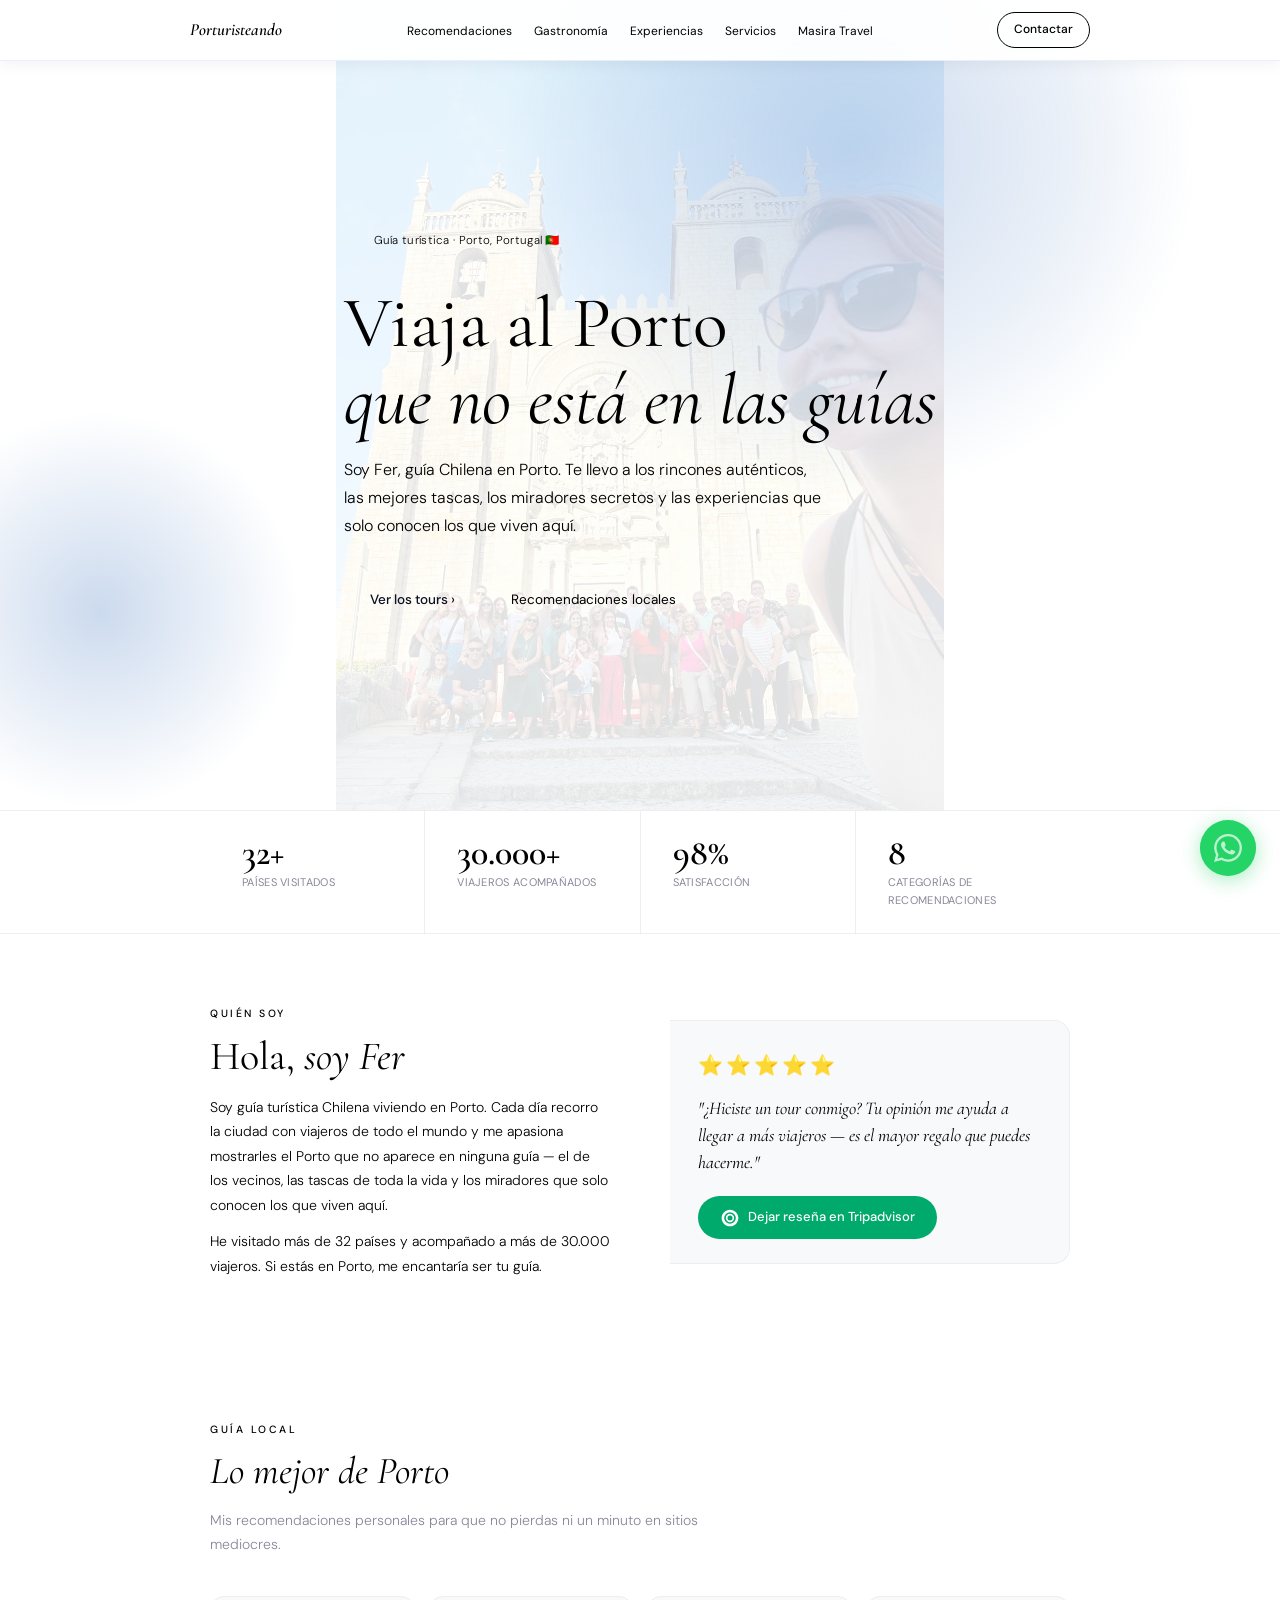
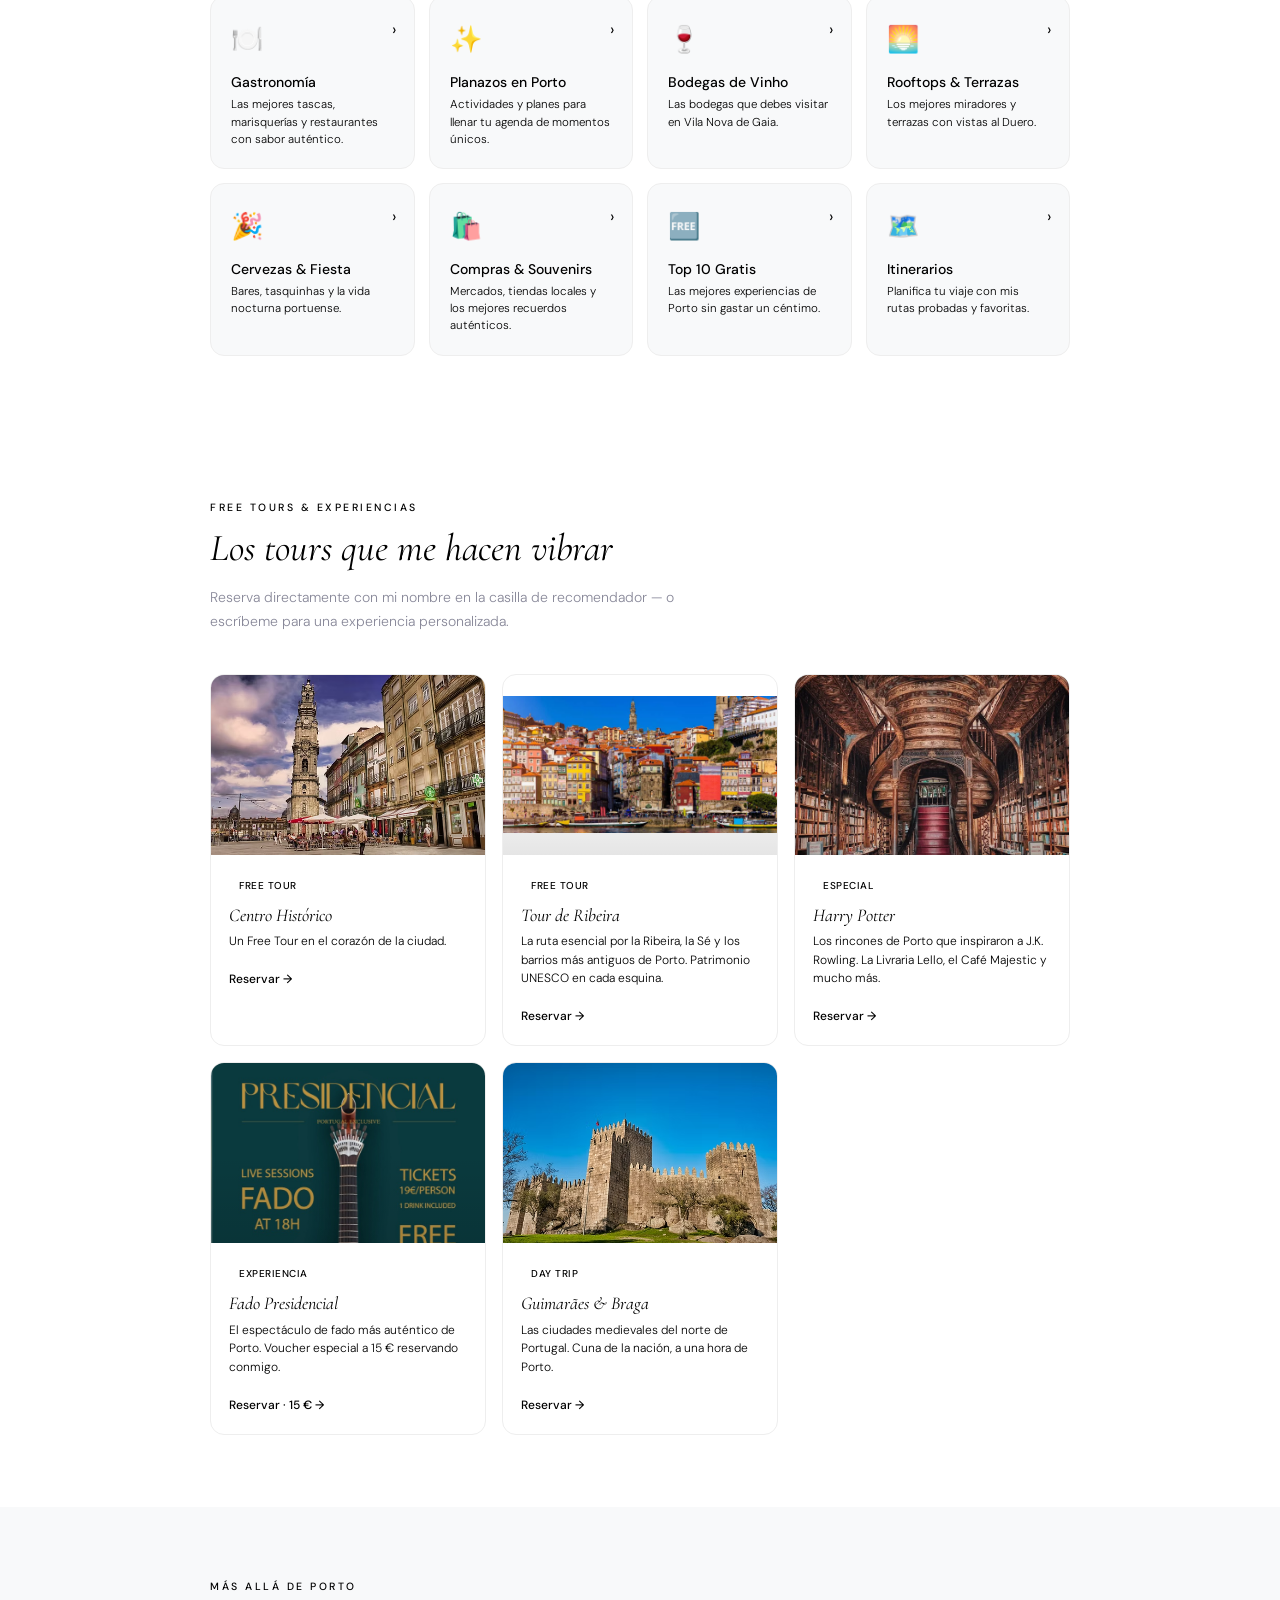
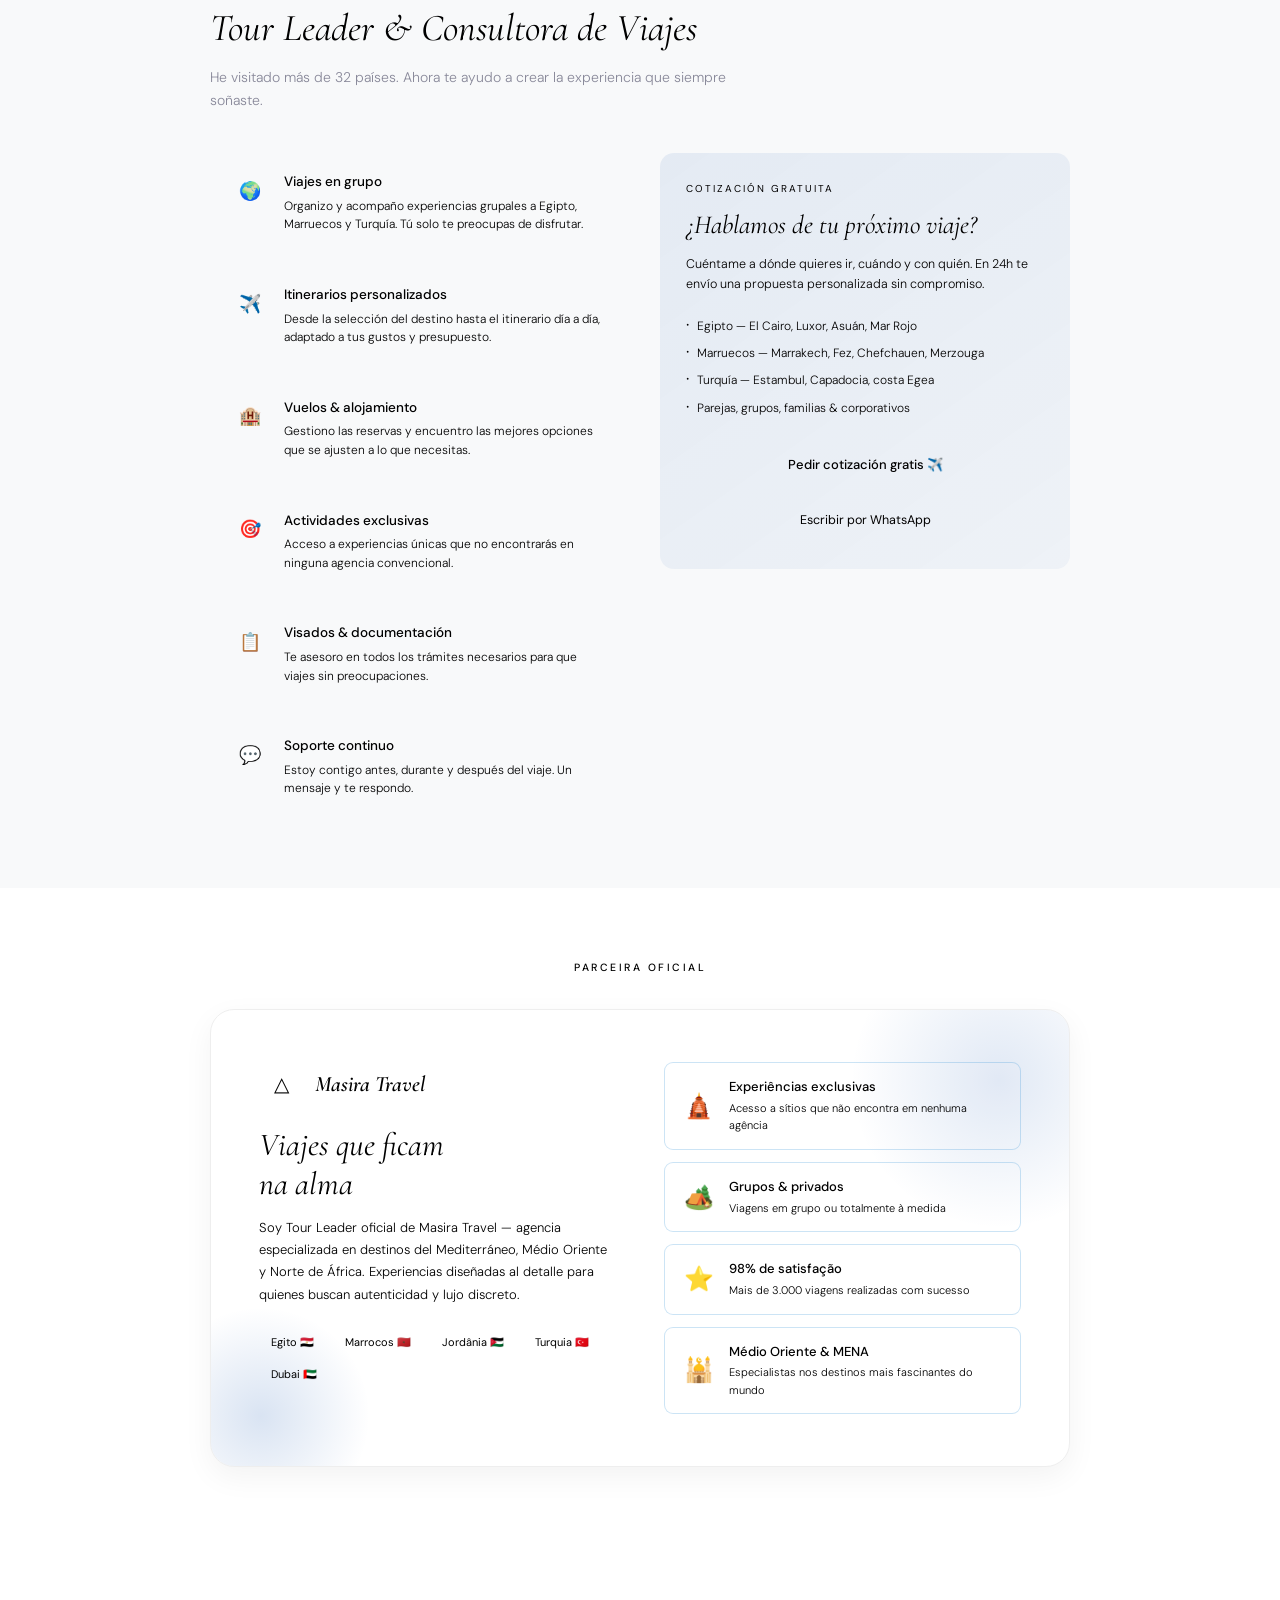
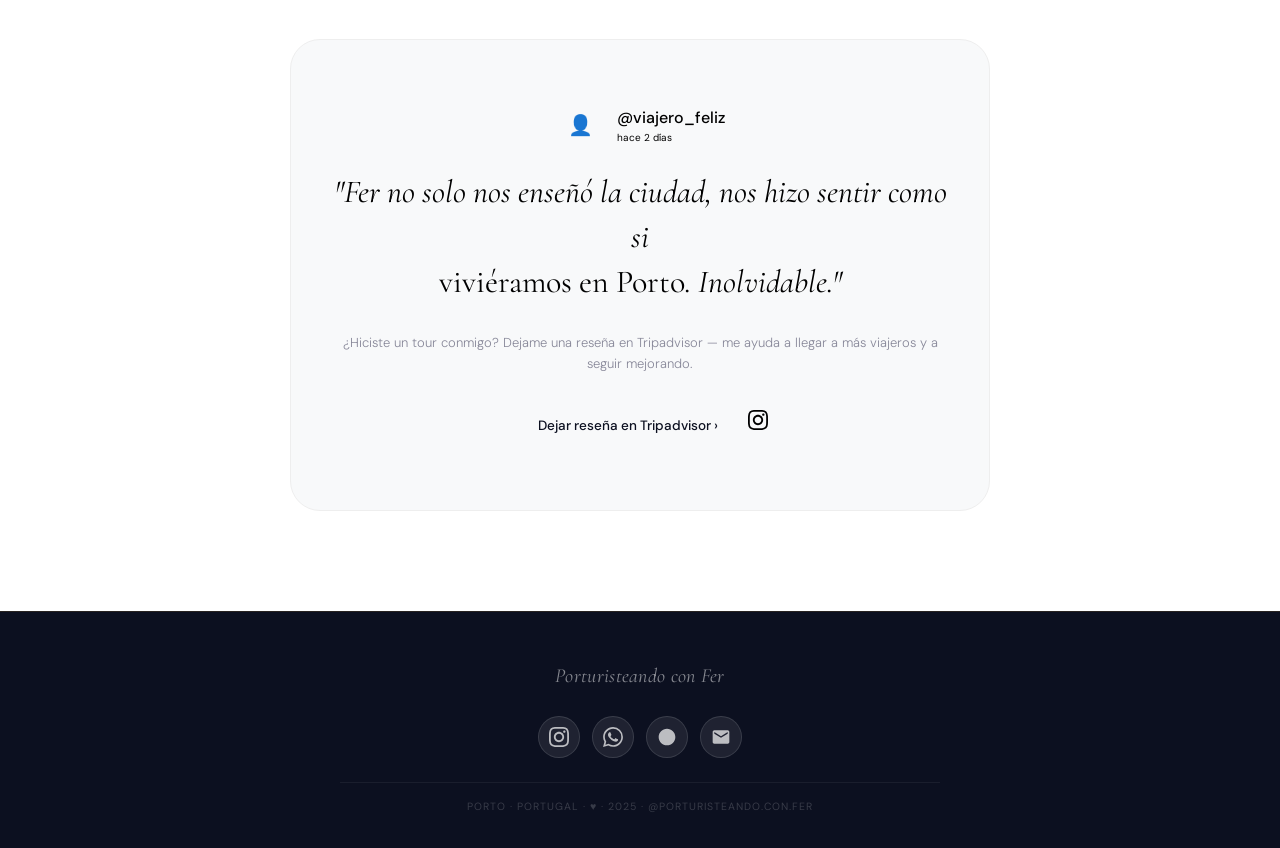
==== index.html @ f61a20ea "updatd hiperlinks and contact info" ====
<!doctype html>
<html lang="es">
  <head>
    <meta charset="UTF-8" />
    <meta name="viewport" content="width=device-width, initial-scale=1.0" />
    <meta
      name="description"
      content="Porturisteando con Fer — Guía turística Chilena en Porto. Tours por el Centro Histórico, Fado, las mejores recomendaciones locales y consultoría de viajes."
    />
    <meta
      name="keywords"
      content="guía turística Porto, tours Porto español, Porto recomendaciones, Fado Porto, tour centro histórico Porto"
    />
    <meta
      property="og:title"
      content="Porturisteando con Fer · Guía Turística en Porto"
    />
    <meta
      property="og:description"
      content="Tours, recomendaciones locales y experiencias únicas en Porto, Portugal."
    />
    <meta property="og:type" content="website" />
    <title>Porturisteando con Fer · Guía Turística en Porto</title>
    <link rel="preconnect" href="https://fonts.googleapis.com" />
    <link rel="preconnect" href="https://fonts.gstatic.com" crossorigin />
    <link
      href="https://fonts.googleapis.com/css2?family=Cormorant+Garamond:ital,wght@0,300;0,400;0,600;1,300;1,400;1,600&family=DM+Sans:wght@300;400;500&display=swap"
      rel="stylesheet"
    />
    <link rel="stylesheet" href="styles.css" />
    <style>
      /* ── PAGE SPECIFIC: HERO & CAT GRID ── */
      :root {
        --bg-white: #ffffff;
        --bg-light: #f8f9fa;
        --shadow-soft: 0 10px 30px rgba(0, 0, 0, 0.05);
      }

      /* ── HERO ── */
      .hero {
        min-height: 90vh;
        display: flex;
        align-items: center;
        position: relative;
        overflow: hidden;
        padding: 100px 20px 60px;
      }
      .hero-glow {
        position: absolute;
        border-radius: 50%;
        pointer-events: none;
      }
      .hero-glow-1 {
        width: 700px;
        height: 700px;
        top: -200px;
        left: 50%;
        transform: translateX(-20%);
        background: radial-gradient(
          circle,
          rgba(0, 71, 171, 0.2) 0%,
          rgba(0, 71, 171, 0.08) 45%,
          transparent 70%
        );
      }
      .hero-glow-2 {
        width: 400px;
        height: 400px;
        bottom: 0;
        left: -100px;
        background: radial-gradient(
          circle,
          rgba(0, 71, 171, 0.2) 0%,
          transparent 70%
        );
      }
      .hero-badge {
        display: inline-flex;
        align-items: center;
        gap: 8px;
        background: var(--gold-pale);
        border: 0.5px solid var(--gold-border);
        border-radius: 30px;
        padding: 6px 16px;
        font-size: 11.5px;
        color: var(--text-medium);
        margin-bottom: 28px;
        font-weight: 300;
        letter-spacing: 0.3px;
      }
      .hero-badge-dot {
        width: 6px;
        height: 6px;
        border-radius: 50%;
        background: var(--gold);
        animation: pulse 2s infinite;
      }
      @keyframes pulse {
        0%,
        100% {
          opacity: 1;
          transform: scale(1);
        }
        50% {
          opacity: 0.6;
          transform: scale(0.8);
        }
      }
      .hero-title {
        font-family: "Cormorant Garamond", serif;
        font-size: clamp(40px, 8vw, 72px);
        font-weight: 400;
        line-height: 1.08;
        color: var(--text-dark);
        margin-bottom: 10px;
      }
      .hero-title em {
        font-style: italic;
        color: var(--gold-light);
        display: block;
      }
      .hero-sub {
        font-size: clamp(14px, 2vw, 16px);
        color: var(--text-medium);
        font-weight: 300;
        max-width: 480px;
        line-height: 1.75;
        margin-bottom: 36px;
        margin-top: 16px;
      }
      .hero-stats {
        display: flex;
        flex-wrap: wrap;
        gap: 32px;
        margin-top: 48px;
        padding: 24px;
        background: var(--bg-white);
        border-radius: var(--radius);
        box-shadow: var(--shadow-soft);
      }
      .hero-stat-num {
        font-family: "Cormorant Garamond", serif;
        font-size: 36px;
        font-weight: 600;
        color: var(--primary-blue);
        line-height: 1;
      }
      .hero-stat-label {
        font-size: 11px;
        color: var(--text-light);
        letter-spacing: 0.3px;
        margin-top: 3px;
        text-transform: uppercase;
      }

      /* ── CATEGORIES GRID ── */
      .categories {
        background: var(--bg-white);
      }
      .cat-grid {
        display: grid;
        grid-template-columns: repeat(auto-fill, minmax(200px, 1fr));
        gap: 14px;
        margin-top: 40px;
      }
      .cat-card {
        background: var(--bg-light);
        border: 1px solid #eee;
        border-radius: var(--radius);
        padding: 22px 20px 20px;
        transition: all 0.3s cubic-bezier(0.4, 0, 0.2, 1);
        position: relative;
        overflow: hidden;
        text-decoration: none;
        display: block;
      }
      .cat-card::before {
        content: "";
        position: absolute;
        bottom: 0;
        left: 0;
        right: 0;
        height: 2px;
        background: linear-gradient(90deg, var(--gold), var(--gold-light));
        transform: scaleX(0);
        transform-origin: left;
        transition: transform 0.3s;
      }
      .cat-card:hover {
        background: var(--bg-white);
        border-color: var(--primary-blue);
        transform: translateY(-3px);
        box-shadow: var(--shadow-soft);
      }
      .cat-card:hover::before {
        transform: scaleX(1);
      }
      .cat-emoji {
        font-size: 26px;
        margin-bottom: 12px;
      }
      .cat-title {
        font-size: 14px;
        font-weight: 500;
        color: var(--text-dark);
        margin-bottom: 5px;
        line-height: 1.3;
      }
      .cat-desc {
        /* This was already mapped to --cream-faint, which is now --text-light */
        font-size: 11.5px;
        color: var(--cream-faint);
        font-weight: 300;
        line-height: 1.5;
      }
      .cat-arrow {
        position: absolute;
        top: 20px;
        right: 18px;
        font-size: 16px;
        color: var(--gold-border);
        transition:
          color 0.2s,
          transform 0.2s;
      }
      .cat-card:hover .cat-arrow {
        color: var(--gold);
        transform: translateX(3px);
      }

      /* ── TOURS ── */
      .tours-grid {
        display: grid;
        grid-template-columns: repeat(auto-fill, minmax(260px, 1fr));
        gap: 16px;
        margin-top: 40px;
      }
      .tour-card {
        background: var(--bg-white);
        border: 1px solid #eee;
        border-radius: var(--radius);
        overflow: hidden;
        transition: all 0.25s;
      }
      .tour-card:hover {
        transform: translateY(-5px);
        border-color: var(--primary-blue);
        box-shadow: var(--shadow-soft);
      }
      .tour-img {
        height: 180px; /* Kept from previous diff */
        background: var(--bg-lightest); /* Changed to light background */
        display: flex;
        align-items: center;
        justify-content: center;
        position: relative;
        overflow: hidden; /* Kept from previous diff */
      }
      .tour-img::after {
        content: "";
        position: absolute;
        inset: 0;
        background: linear-gradient(
          180deg,
          transparent 50%,
          rgba(0, 0, 0, 0.1)
        ); /* Subtle dark overlay for light theme */
      }
      .tour-body {
        padding: 16px 18px 18px;
      }
      .tour-tag {
        display: inline-block;
        background: var(--gold-pale);
        border: 0.5px solid var(--gold-border);
        border-radius: 20px;
        padding: 2px 10px;
        font-size: 10px;
        color: var(--gold);
        font-weight: 500;
        letter-spacing: 0.5px;
        text-transform: uppercase;
        margin-bottom: 8px;
      }
      .tour-title {
        font-family: "Cormorant Garamond", serif;
        font-size: 18px;
        font-style: italic;
        color: var(--text-dark);
        margin-bottom: 6px;
        line-height: 1.25;
      }
      .tour-desc {
        /* This was already mapped to --cream-faint, which is now --text-light */
        font-size: 12px;
        color: var(--cream-faint);
        line-height: 1.55;
        font-weight: 300;
        margin-bottom: 14px;
      }
      .tour-cta {
        display: inline-flex;
        align-items: center;
        gap: 6px;
        font-size: 12px;
        color: var(--gold);
        font-weight: 500;
        transition: gap 0.2s;
      }
      .tour-card:hover .tour-cta {
        gap: 10px;
      }

      /* ── SERVICES ── */
      .services {
        background: var(--bg-light);
      }
      .services-layout {
        display: grid;
        grid-template-columns: 1fr 1fr;
        gap: 40px;
        margin-top: 40px;
        align-items: start;
      }
      .service-list {
        display: flex;
        flex-direction: column;
        gap: 14px;
      }
      .service-item {
        background: var(--white10);
        border: 0.5px solid var(--gold-border);
        border-radius: var(--radius);
        padding: 18px 20px;
        display: flex;
        gap: 14px;
        transition: all 0.2s;
      }
      .service-item:hover {
        background: var(--gold-pale);
        border-color: rgba(200, 144, 42, 0.4);
      }
      .service-icon {
        width: 40px;
        height: 40px;
        border-radius: 10px;
        background: var(--gold-pale);
        border: 0.5px solid var(--gold-border);
        display: flex;
        align-items: center;
        justify-content: center;
        font-size: 18px;
        flex-shrink: 0;
      }
      .service-content {
      }
      .service-title {
        /* This was already mapped to --cream, which is now --text-dark */
        font-size: 13.5px;
        font-weight: 500;
        color: var(--text-dark);
        margin-bottom: 4px;
      }
      .service-desc {
        /* This was already mapped to --cream-faint, which is now --text-light */
        font-size: 12px;
        color: var(--cream-faint);
        line-height: 1.55;
        font-weight: 300;
      }
      .service-cta-box {
        background: linear-gradient(
          145deg,
          rgba(0, 71, 171, 0.08),
          rgba(0, 71, 171, 0.04)
        ); /* Changed for blue theme */
        border: 0.5px solid var(--gold-border);
        border-radius: var(--radius);
        padding: 28px 26px;
        position: sticky;
        top: 80px;
      }
      .service-cta-eyebrow {
        font-size: 10px;
        letter-spacing: 2px;
        text-transform: uppercase;
        color: var(--gold-dim);
        margin-bottom: 12px;
      }
      .service-cta-title {
        font-family: "Cormorant Garamond", serif;
        font-size: 26px;
        font-style: italic;
        color: var(--text-dark);
        line-height: 1.25;
        margin-bottom: 12px;
      }
      .service-cta-text {
        /* This was already mapped to --cream-dim, which is now --text-medium */
        font-size: 12.5px;
        color: var(--cream-dim);
        line-height: 1.65;
        font-weight: 300;
        margin-bottom: 22px;
      }
      .service-cta-list {
        list-style: none;
        display: flex;
        flex-direction: column;
        gap: 8px;
        margin-bottom: 24px;
      }
      .service-cta-list li {
        /* This was already mapped to --cream-dim, which is now --text-medium */
        font-size: 12px;
        color: var(--cream-dim);
        display: flex;
        align-items: flex-start;
        gap: 8px;
        font-weight: 300;
      }
      .service-cta-list li::before {
        content: "·";
        color: var(--gold);
        font-size: 18px;
        line-height: 1;
        flex-shrink: 0;
        margin-top: -1px;
      }
      .cta-block-btn {
        display: flex;
        align-items: center;
        justify-content: center;
        gap: 8px;
        background: var(--gold);
        color: var(--bg1); /* Changed to use bg1 for consistency */
        font-weight: 500;
        font-size: 13px;
        padding: 13px 20px;
        border-radius: 30px;
        width: 100%;
        transition: all 0.2s;
        border: none;
        cursor: pointer;
        margin-bottom: 10px;
      }
      .cta-block-btn:hover {
        background: var(--gold-light);
      }
      .cta-block-btn-sec {
        display: flex;
        align-items: center;
        justify-content: center;
        gap: 8px;
        background: transparent;
        color: var(--text-medium); /* Changed to use text-medium */
        font-weight: 400;
        font-size: 12.5px;
        padding: 11px 20px;
        border-radius: 30px;
        width: 100%;
        transition: all 0.2s;
        border: 0.5px solid var(--gold-border);
        cursor: pointer;
      }
      .cta-block-btn-sec:hover {
        background: var(--pale-blue);
        color: var(--text-dark);
      } /* Changed for blue theme */

      /* ── MASIRA PARTNERSHIP ── */
      .masira-section {
        position: relative;
        overflow: hidden;
      }
      .masira-inner {
        background: var(--bg-white);
        border: 1px solid #eee;
        border-radius: 24px;
        padding: 52px 48px;
        box-shadow: var(--shadow-soft);
        display: grid;
        grid-template-columns: 1fr 1fr;
        gap: 48px;
        align-items: center;
        position: relative;
        overflow: hidden;
      }
      .masira-inner::before {
        content: "";
        position: absolute;
        top: -80px;
        right: -80px;
        width: 300px;
        height: 300px;
        border-radius: 50%;
        background: radial-gradient(
          circle,
          rgba(0, 71, 171, 0.12),
          transparent 70%
        ); /* Changed for blue theme */
        pointer-events: none;
      }
      .masira-inner::after {
        content: "";
        position: absolute;
        bottom: -60px;
        left: -60px;
        width: 220px;
        height: 220px;
        border-radius: 50%;
        background: radial-gradient(
          circle,
          rgba(0, 71, 171, 0.15),
          transparent 70%
        ); /* Changed for blue theme */
        pointer-events: none;
      }
      .masira-content {
        position: relative;
        z-index: 1;
      }
      .masira-logo-area {
        display: flex;
        align-items: center;
        gap: 12px;
        margin-bottom: 20px;
      }
      .masira-logo-icon {
        width: 44px;
        height: 44px;
        border-radius: 10px;
        background: var(--gold-pale);
        border: 0.5px solid var(--gold-border);
        display: flex;
        align-items: center;
        justify-content: center;
        font-size: 20px;
      }
      .masira-logo-text {
        font-family: "Cormorant Garamond", serif;
        font-size: 22px;
        font-style: italic;
        font-weight: 600;
        color: var(--text-dark); /* Changed to use text-dark */
      }
      .masira-tagline-text {
        font-family: "Cormorant Garamond", serif;
        font-size: clamp(22px, 4vw, 32px);
        font-style: italic;
        color: var(--text-dark); /* Changed to use text-dark */
        line-height: 1.2;
        margin-bottom: 14px;
      }
      .masira-tagline-text em {
        color: var(--gold-light);
      }
      .masira-desc-text {
        /* This was already mapped to --cream-dim, which is now --text-medium */
        font-size: 13px;
        color: var(--cream-dim);
        line-height: 1.7;
        font-weight: 300;
        margin-bottom: 24px;
      }
      .masira-dest-chips {
        display: flex;
        flex-wrap: wrap;
        gap: 7px;
        margin-bottom: 26px;
      }
      .masira-chip {
        background: var(--gold-pale);
        border: 0.5px solid var(--gold-border);
        border-radius: 20px;
        padding: 4px 12px;
        font-size: 11px;
        color: var(--text-medium); /* Changed to use text-medium */
      }
      .masira-side {
        position: relative;
        z-index: 1;
      }
      .masira-cards-stack {
        display: flex;
        flex-direction: column;
        gap: 12px;
      }
      .masira-mini-card {
        background: rgba(255, 255, 255, 0.04);
        border: 0.5px solid var(--blue-border); /* Changed to use blue-border */
        border-radius: var(--radius-sm);
        padding: 14px 16px;
        display: flex;
        align-items: center;
        gap: 12px;
        transition: all 0.2s; /* This was already mapped to --white06, which is now --dark-transparent-06 */
      }
      .masira-mini-card:hover {
        background: var(--gold-pale);
        border-color: var(--gold-dim);
        transform: translateX(4px);
      }
      .masira-mini-icon {
        font-size: 24px;
        width: 36px;
        text-align: center;
        flex-shrink: 0;
      }
      .masira-mini-content {
      } /* This was already mapped to --cream, which is now --text-dark */
      .masira-mini-title {
        /* This was already mapped to --cream, which is now --text-dark */
        font-size: 13px;
        font-weight: 500;
        color: var(--text-dark);
        margin-bottom: 2px;
      }
      .masira-mini-sub {
        /* This was already mapped to --cream-faint, which is now --text-light */
        font-size: 11px;
        color: var(--cream-faint);
        font-weight: 300;
      }

      /* ── REVIEWS CTA ── */
      .reviews-section {
        background: var(--bg-white);
        padding: 100px 0;
      }
      .reviews-inner {
        text-align: center;
        max-width: 700px;
        margin: 0 auto;
        background: var(--bg-light);
        padding: 60px 40px;
        border-radius: 30px;
        border: 1px solid #eee;
      }
      .review-user {
        display: flex;
        align-items: center;
        justify-content: center;
        gap: 12px;
        margin-bottom: 20px;
      }
      .review-avatar {
        width: 50px;
        height: 50px;
        border-radius: 50%;
        background: var(--pale-blue);
        border: 1px solid var(--primary-blue); /* Changed for blue theme */
        display: flex;
        align-items: center;
        justify-content: center;
        font-size: 20px;
      }
      .stars {
        font-size: 24px;
        letter-spacing: 4px;
        margin-bottom: 20px;
      }
      .reviews-quote {
        font-family: "Cormorant Garamond", serif;
        font-size: clamp(22px, 4vw, 32px);
        font-style: italic;
        color: var(--text-medium); /* Changed to use text-medium */
        line-height: 1.4;
        margin-bottom: 28px;
      }
      .reviews-quote em {
        color: var(--light-blue);
        font-style: normal;
      } /* Changed to use light-blue */

      /* ── RESPONSIVE ── */
      @media (max-width: 700px) {
        .services-layout {
          grid-template-columns: 1fr;
        }
      }
    </style>
  </head>
  <body>
 <!-- NAV -->
<nav>
  <div class="nav-inner">
    <a href="#inicio" class="nav-logo">
      Portu<span style="color: var(--primary-blue)">risteando</span>
    </a>
    <ul class="nav-links">
      <li><a href="index.html#recomendaciones">Recomendaciones</a></li>
      <li><a href="gastronomia.html">Gastronomía</a></li>
      <li><a href="experiencias.html">Experiencias</a></li>
      <li><a href="#servicios">Servicios</a></li>
      <li><a href="#masira">Masira Travel</a></li>
    </ul>
   <a href="https://wa.me/351910210968" class="nav-cta" style="color: #000000; background: transparent; border: 1px solid #000000;">
  Contactar
</a>
  </div>
</nav>

    <!-- HERO -->
    <section class="hero hero-with-photo" id="inicio">
      <div class="hero-glow hero-glow-1"></div>
      <div class="hero-glow hero-glow-2"></div>
      <div class="container">
        <div class="hero-badge fade-in">
          <div class="hero-badge-dot"></div>
          Guía turística · Porto, Portugal 🇵🇹
        </div>
        <h1
          class="hero-title fade-in"
          style="transition-delay: 0.1s; color: var(--text-dark)"
        >
          Viaja al Porto<br />
          <em style="color: var(--light-blue)">que no está en las guías</em>
        </h1>
        <p
          class="hero-sub fade-in"
          style="transition-delay: 0.2s; color: var(--text-medium)"
        >
          Soy Fer, guía Chilena en Porto. Te llevo a los rincones auténticos,
          las mejores tascas, los miradores secretos y las experiencias que solo
          conocen los que viven aquí.
        </p>
        <div class="hero-actions fade-in" style="transition-delay: 0.3s">
          <a href="#tours" class="btn-primary">Ver los tours ›</a>
          <a href="#recomendaciones" class="btn-outline"
            >Recomendaciones locales</a
          >
        </div>
      </div>

    </section>
    <!-- CATEGORIES -->
    </section><!-- fim do hero -->

<!-- STATS BAR -->
<div class="stats-bar">
  <div class="container">
    <div class="stats-bar-inner">
      <div class="hero-stat">
        <div class="hero-stat-num">32+</div>
        <div class="hero-stat-label">países visitados</div>
      </div>
      <div class="hero-stat">
        <div class="hero-stat-num">30.000+</div>
        <div class="hero-stat-label">viajeros acompañados</div>
      </div>
      <div class="hero-stat">
        <div class="hero-stat-num">98%</div>
        <div class="hero-stat-label">satisfacción</div>
      </div>
      <div class="hero-stat">
        <div class="hero-stat-num">8</div>
        <div class="hero-stat-label">categorías de recomendaciones</div>
      </div>
    </div>
  </div>
</div>

<!-- INTRO + TRIPADVISOR -->
<section class="intro-section">
  <div class="container">
    <div class="intro-inner">
      <div class="intro-text">
        <p class="intro-label">Quién soy</p>
        <h2 class="intro-title">Hola, <em>soy Fer</em></h2>
        <p class="intro-desc">
          Soy guía turística Chilena viviendo en Porto. Cada día recorro 
          la ciudad con viajeros de todo el mundo y me apasiona mostrarles 
          el Porto que no aparece en ninguna guía — el de los vecinos, 
          las tascas de toda la vida y los miradores que solo conocen los 
          que viven aquí.
        </p>
        <p class="intro-desc" style="margin-top:12px">
          He visitado más de 32 países y acompañado a más de 30.000 viajeros. 
          Si estás en Porto, me encantaría ser tu guía.
        </p>
      </div>
      <div class="intro-review">
        <div class="review-prompt">
          <div class="review-stars">⭐⭐⭐⭐⭐</div>
          <p class="review-text">
            "¿Hiciste un tour conmigo? Tu opinión me ayuda a llegar 
            a más viajeros — es el mayor regalo que puedes hacerme."
          </p>
         <a href="https://bit.ly/2WlxYpE" target="_blank" class="review-cta">
  <svg width="20" height="20" viewBox="0 0 24 24" fill="#fff" xmlns="http://www.w3.org/2000/svg">
    <path d="M12 2C6.477 2 2 6.477 2 12s4.477 10 10 10 10-4.477 10-10S17.523 2 12 2zm0 3a7 7 0 110 14A7 7 0 0112 5zm0 2a5 5 0 100 10A5 5 0 0012 7zm0 2a3 3 0 110 6 3 3 0 010-6z"/>
  </svg>
  Dejar reseña en Tripadvisor
</a>
        </div>
      </div>
    </div>
  </div>
</section>    
    
    
    
    <section class="section categories" id="recomendaciones">
      <div class="container">
        <p class="section-label fade-in" style="color: var(--dim-blue)">
          Guía local
        </p>
        <h2 class="section-title fade-in" style="color: var(--text-dark)">
          Lo mejor de <em style="color: var(--light-blue)">Porto</em>
        </h2>
        <p class="section-sub fade-in" style="color: var(--text-light)">
          Mis recomendaciones personales para que no pierdas ni un minuto en
          sitios mediocres.
        </p>
        <div class="cat-grid">
          <a href="gastronomia.html" class="cat-card fade-in">
            <div class="cat-emoji">🍽️</div>
            <div class="cat-title">Gastronomía</div>
            <div class="cat-desc">
              Las mejores tascas, marisquerías y restaurantes con sabor
              auténtico.
            </div>
            <div class="cat-arrow">›</div>
          </a>
          <a
            href="experiencias.html#planazos"
            class="cat-card fade-in"
            style="transition-delay: 0.05s"
          >
            <div class="cat-emoji">✨</div>
            <div class="cat-title">Planazos en Porto</div>
            <div class="cat-desc">
              Actividades y planes para llenar tu agenda de momentos únicos.
            </div>
            <div class="cat-arrow">›</div>
          </a>
          <a
            href="experiencias.html#bodegas"
            class="cat-card fade-in"
            style="transition-delay: 0.1s"
          >
            <div class="cat-emoji">🍷</div>
            <div class="cat-title">Bodegas de Vinho</div>
            <div class="cat-desc">
              Las bodegas que debes visitar en Vila Nova de Gaia.
            </div>
            <div class="cat-arrow">›</div>
          </a>
          <a
            href="experiencias.html#rooftops"
            class="cat-card fade-in"
            style="transition-delay: 0.15s"
          >
            <div class="cat-emoji">🌅</div>
            <div class="cat-title">Rooftops & Terrazas</div>
            <div class="cat-desc">
              Los mejores miradores y terrazas con vistas al Duero.
            </div>
            <div class="cat-arrow">›</div>
          </a>
          <a
            href="experiencias.html#cervezas"
            class="cat-card fade-in"
            style="transition-delay: 0.2s"
          >
            <div class="cat-emoji">🎉</div>
            <div class="cat-title">Cervezas & Fiesta</div>
            <div class="cat-desc">
              Bares, tasquinhas y la vida nocturna portuense.
            </div>
            <div class="cat-arrow">›</div>
          </a>
          <a
            href="experiencias.html#compras"
            class="cat-card fade-in"
            style="transition-delay: 0.25s"
          >
            <div class="cat-emoji">🛍️</div>
            <div class="cat-title">Compras & Souvenirs</div>
            <div class="cat-desc">
              Mercados, tiendas locales y los mejores recuerdos auténticos.
            </div>
            <div class="cat-arrow">›</div>
          </a>
          <a
            href="experiencias.html#gratis"
            class="cat-card fade-in"
            style="transition-delay: 0.3s"
          >
            <div class="cat-emoji">🆓</div>
            <div class="cat-title">Top 10 Gratis</div>
            <div class="cat-desc">
              Las mejores experiencias de Porto sin gastar un céntimo.
            </div>
            <div class="cat-arrow">›</div>
          </a>
          <a
            href="#servicios"
            class="cat-card fade-in"
            style="transition-delay: 0.35s"
          >
            <div class="cat-emoji">🗺️</div>
            <div class="cat-title">Itinerarios</div>
            <div class="cat-desc">
              Planifica tu viaje con mis rutas probadas y favoritas.
            </div>
            <div class="cat-arrow">›</div>
          </a>
        </div>
      </div>
    </section>

    <!-- TOURS -->
<section class="section" id="tours">
  <div class="container">
    <p class="section-label fade-in" style="color: var(--dim-blue)">
      Free tours & experiencias
    </p>
    <h2 class="section-title fade-in" style="color: var(--text-dark)">
      Los tours que
      <em style="color: var(--light-blue)">me hacen vibrar</em>
    </h2>
    <p class="section-sub fade-in" style="color: var(--text-light)">
      Reserva directamente con mi nombre en la casilla de recomendador — o
      escríbeme para una experiencia personalizada.
    </p>
    <div class="tours-grid">

      <div class="tour-card fade-in" style="transition-delay:0s">
        <div class="tour-img">
          <img src="images/centro.jpg" alt="Centro Histórico de Porto">
        </div>
        <div class="tour-body">
          <div class="tour-tag">Free tour</div>
          <div class="tour-title">Centro Histórico</div>
          <div class="tour-desc">Un Free Tour en el corazón de la ciudad.</div>
          <a href="https://es.takefreetours.com/porto-free-tour" target="_blank" class="tour-cta">Reservar →</a>
        </div>
      </div>

      <div class="tour-card fade-in" style="transition-delay:0.08s">
        <div class="tour-img">
          <img src="images/ribeira.jpg" alt="Atardecer en Porto">
        </div>
        <div class="tour-body">
          <div class="tour-tag">Free tour</div>
          <div class="tour-title">Tour de Ribeira</div>
          <div class="tour-desc">La ruta esencial por la Ribeira, la Sé y los barrios más antiguos de Porto. Patrimonio UNESCO en cada esquina.</div>
          <a href="https://es.takefreetours.com/ribeira-porto-free-tour" target="_blank" class="tour-cta">Reservar →</a>
        </div>
      </div>

      <div class="tour-card fade-in" style="transition-delay:0.16s">
        <div class="tour-img">
          <img src="images/harrypotter.jpg" alt="Tour Harry Potter Porto">
        </div>
        <div class="tour-body">
          <div class="tour-tag">Especial</div>
          <div class="tour-title">Harry Potter</div>
          <div class="tour-desc">Los rincones de Porto que inspiraron a J.K. Rowling. La Livraria Lello, el Café Majestic y mucho más.</div>
          <a href="https://es.takefreetours.com/harry-potter-porto-tour" target="_blank" class="tour-cta">Reservar →</a>
        </div>
      </div>

      <div class="tour-card fade-in" style="transition-delay:0.24s">
        <div class="tour-img">
          <img src="images/fado.jpg" alt="Fado Presidencial Porto">
        </div>
        <div class="tour-body">
          <div class="tour-tag">Experiencia</div>
          <div class="tour-title">Fado Presidencial</div>
          <div class="tour-desc">El espectáculo de fado más auténtico de Porto. Voucher especial a 15 € reservando conmigo.</div>
          <a href="https://wa.link/xp9h7b" target="_blank" class="tour-cta">Reservar · 15 € →</a>
        </div>
      </div>

      <div class="tour-card fade-in" style="transition-delay:0.32s">
        <div class="tour-img">
          <img src="images/guimaraes.jpg" alt="Guimarães e Braga">
        </div>
        <div class="tour-body">
          <div class="tour-tag">Day trip</div>
          <div class="tour-title">Guimarães & Braga</div>
          <div class="tour-desc">Las ciudades medievales del norte de Portugal. Cuna de la nación, a una hora de Porto.</div>
          <a href="https://es.takefreetours.com" target="_blank" class="tour-cta">Reservar →</a>
        </div>
      </div>

    </div>
  </div>
</section>

    <!-- SERVICES -->
    <section class="section services" id="servicios">
      <div class="container">
        <p class="section-label fade-in" style="color: var(--dim-blue)">
          Más allá de Porto
        </p>
        <h2 class="section-title fade-in" style="color: var(--text-dark)">
          Tour Leader &amp;
          <em style="color: var(--light-blue)">Consultora de Viajes</em>
        </h2>
        <p class="section-sub fade-in" style="color: var(--text-light)">
          He visitado más de 32 países. Ahora te ayudo a crear la experiencia
          que siempre soñaste.
        </p>
        <div class="services-layout">
          <div class="service-list">
            <div class="service-item fade-in">
              <div class="service-icon">🌍</div>
              <div class="service-content">
                <div class="service-title">Viajes en grupo</div>
                <div class="service-desc">
                  Organizo y acompaño experiencias grupales a Egipto, Marruecos
                  y Turquía. Tú solo te preocupas de disfrutar.
                </div>
              </div>
            </div>
            <div class="service-item fade-in" style="transition-delay: 0.06s">
              <div class="service-icon">✈️</div>
              <div class="service-content">
                <div class="service-title">Itinerarios personalizados</div>
                <div class="service-desc">
                  Desde la selección del destino hasta el itinerario día a día,
                  adaptado a tus gustos y presupuesto.
                </div>
              </div>
            </div>
            <div class="service-item fade-in" style="transition-delay: 0.12s">
              <div class="service-icon">🏨</div>
              <div class="service-content">
                <div class="service-title">Vuelos & alojamiento</div>
                <div class="service-desc">
                  Gestiono las reservas y encuentro las mejores opciones que se
                  ajusten a lo que necesitas.
                </div>
              </div>
            </div>
            <div class="service-item fade-in" style="transition-delay: 0.18s">
              <div class="service-icon">🎯</div>
              <div class="service-content">
                <div class="service-title">Actividades exclusivas</div>
                <div class="service-desc">
                  Acceso a experiencias únicas que no encontrarás en ninguna
                  agencia convencional.
                </div>
              </div>
            </div>
            <div class="service-item fade-in" style="transition-delay: 0.24s">
              <div class="service-icon">📋</div>
              <div class="service-content">
                <div class="service-title">Visados & documentación</div>
                <div class="service-desc">
                  Te asesoro en todos los trámites necesarios para que viajes
                  sin preocupaciones.
                </div>
              </div>
            </div>
            <div class="service-item fade-in" style="transition-delay: 0.3s">
              <div class="service-icon">💬</div>
              <div class="service-content">
                <div class="service-title">Soporte continuo</div>
                <div class="service-desc">
                  Estoy contigo antes, durante y después del viaje. Un mensaje y
                  te respondo.
                </div>
              </div>
            </div>
          </div>
          <div class="service-cta-box fade-in">
            <div class="service-cta-eyebrow">Cotización gratuita</div>
            <div class="service-cta-title">¿Hablamos de tu próximo viaje?</div>
            <div class="service-cta-text">
              Cuéntame a dónde quieres ir, cuándo y con quién. En 24h te envío
              una propuesta personalizada sin compromiso.
            </div>
            <ul class="service-cta-list">
              <li>Egipto — El Cairo, Luxor, Asuán, Mar Rojo</li>
              <li>Marruecos — Marrakech, Fez, Chefchauen, Merzouga</li>
              <li>Turquía — Estambul, Capadocia, costa Egea</li>
              <li>Parejas, grupos, familias & corporativos</li>
            </ul>
            <a
              href="https://www.icligo.com/forms/pt/contact-us/book-your-trip?utm_source=yTXY4CLx"
              target="_blank"
              class="cta-block-btn"
              >Pedir cotización gratis ✈️</a
            >
            <a
              href="https://wa.me/351910210968"
              target="_blank"
              class="cta-block-btn-sec"
              >Escribir por WhatsApp</a
            >
          </div>
        </div>
      </div>
    </section>

    <!-- MASIRA PARTNERSHIP -->
    <section class="section masira-section" id="masira">
      <div class="container">
        <p
          class="section-label fade-in"
          style="
            text-align: center;
            margin-bottom: 32px;
            color: var(--dim-blue);
          "
        >
          Parceira oficial
        </p>
        <div class="masira-inner fade-in">
          <div class="masira-content">
            <div class="masira-logo-area">
              <div class="masira-logo-icon">△</div>
              <div class="masira-logo-text">Masira Travel</div>
            </div>
            <div class="masira-tagline-text">
              Viajes que ficam<br /><em style="color: var(--light-blue)"
                >na alma</em
              >
            </div>
            <p class="masira-desc-text">
              Soy Tour Leader oficial de Masira Travel — agencia especializada
              en destinos del Mediterráneo, Médio Oriente y Norte de África.
              Experiencias diseñadas al detalle para quienes buscan autenticidad
              y lujo discreto.
            </p>
            <div class="masira-dest-chips">
              <span class="masira-chip">Egito 🇪🇬</span>
              <span class="masira-chip">Marrocos 🇲🇦</span>
              <span class="masira-chip">Jordânia 🇯🇴</span>
              <span class="masira-chip">Turquia 🇹🇷</span>
              <span class="masira-chip">Dubai 🇦🇪</span>
            </div>
             <a href="https://wa.me/351910210968" target="_blank"
    
          >   <a
              Explorar destinos ›
            </a>
          </div>
          <div class="masira-side">
            <div class="masira-cards-stack">
              <div class="masira-mini-card">
                <div class="masira-mini-icon">🛕</div>
                <div class="masira-mini-content">
                  <div class="masira-mini-title">Experiências exclusivas</div>
                  <div class="masira-mini-sub">
                    Acesso a sítios que não encontra em nenhuma agência
                  </div>
                </div>
              </div>
              <div class="masira-mini-card">
                <div class="masira-mini-icon">🏕️</div>
                <div class="masira-mini-content">
                  <div class="masira-mini-title">Grupos & privados</div>
                  <div class="masira-mini-sub">
                    Viagens em grupo ou totalmente à medida
                  </div>
                </div>
              </div>
              <div class="masira-mini-card">
                <div class="masira-mini-icon">⭐</div>
                <div class="masira-mini-content">
                  <div class="masira-mini-title">98% de satisfação</div>
                  <div class="masira-mini-sub">
                    Mais de 3.000 viagens realizadas com sucesso
                  </div>
                </div>
              </div>
              <div class="masira-mini-card">
                <div class="masira-mini-icon">🕌</div>
                <div class="masira-mini-content">
                  <div class="masira-mini-title">Médio Oriente & MENA</div>
                  <div class="masira-mini-sub">
                    Especialistas nos destinos mais fascinantes do mundo
                  </div>
                </div>
              </div>
            </div>
          </div>
        </div>
      </div>
    </section>

    <!-- REVIEWS CTA -->
    <section class="section reviews-section" id="reviews">
      <div class="container">
        <div class="reviews-inner">
          <div class="review-user fade-in">
            <div class="review-avatar">👤</div>
            <div style="text-align: left">
              <div style="color: var(--gold); font-weight: 500">
                @viajero_feliz
              </div>
              <div style="font-size: 10px; color: var(--cream-faint)">
                hace 2 días
              </div>
            </div>
          </div>
          <div class="reviews-quote fade-in">
            "Fer no solo nos enseñó la ciudad, nos hizo sentir como si<br /><em
              style="color: var(--light-blue)"
              >viviéramos en Porto</em
            >. Inolvidable."
          </div>
          <p
            style="
              font-size: 13px;
              color: var(--text-light);
              margin-bottom: 28px;
              font-weight: 300;
            "
            class="fade-in"
          >
            ¿Hiciste un tour conmigo? Dejame una reseña en Tripadvisor — me
            ayuda a llegar a más viajeros y a seguir mejorando.
          </p>
          <div class="reviews-actions fade-in">
            <a href="https://bit.ly/2WlxYpE" target="_blank" class="btn-primary"
              >Dejar reseña en Tripadvisor ›</a
            >
<a href="https://www.instagram.com/porturisteando.con.fer/" target="_blank" class="social-link">
  <svg width="20" height="20" viewBox="0 0 24 24" fill="currentColor" xmlns="http://www.w3.org/2000/svg">
    <path d="M12 2.163c3.204 0 3.584.012 4.85.07 3.252.148 4.771 1.691 4.919 4.919.058 1.265.069 1.645.069 4.849 0 3.205-.012 3.584-.069 4.849-.149 3.225-1.664 4.771-4.919 4.919-1.266.058-1.644.07-4.85.07-3.204 0-3.584-.012-4.849-.07-3.26-.149-4.771-1.699-4.919-4.92-.058-1.265-.07-1.644-.07-4.849 0-3.204.013-3.583.07-4.849.149-3.227 1.664-4.771 4.919-4.919 1.266-.057 1.645-.069 4.849-.069zm0-2.163c-3.259 0-3.667.014-4.947.072-4.358.2-6.78 2.618-6.98 6.98-.059 1.281-.073 1.689-.073 4.948 0 3.259.014 3.668.072 4.948.2 4.358 2.618 6.78 6.98 6.98 1.281.058 1.689.072 4.948.072 3.259 0 3.668-.014 4.948-.072 4.354-.2 6.782-2.618 6.979-6.98.059-1.28.073-1.689.073-4.948 0-3.259-.014-3.667-.072-4.947-.196-4.354-2.617-6.78-6.979-6.98-1.281-.059-1.69-.073-4.949-.073zm0 5.838c-3.403 0-6.162 2.759-6.162 6.162s2.759 6.163 6.162 6.163 6.162-2.759 6.162-6.163c0-3.403-2.759-6.162-6.162-6.162zm0 10.162c-2.209 0-4-1.79-4-4 0-2.209 1.791-4 4-4s4 1.791 4 4c0 2.21-1.791 4-4 4zm6.406-11.845c-.796 0-1.441.645-1.441 1.44s.645 1.44 1.441 1.44c.795 0 1.439-.645 1.439-1.44s-.644-1.44-1.439-1.44z"/>
  </svg>
</a>
          </div>
        </div>
      </div>
    </section>

    <!-- FOOTER -->
    <footer class="footer-dark">
  <div class="footer-dark-inner">

    <!-- Logo -->
    <div class="footer-dark-logo">
      Portu<span>risteando</span> con Fer
    </div>

    <!-- Ícones sociais -->
    <div class="footer-social">
      <a href="https://www.instagram.com/porturisteando.con.fer/" target="_blank" class="footer-social-btn" aria-label="Instagram">
        <svg width="20" height="20" viewBox="0 0 24 24" fill="currentColor">
          <path d="M12 2.163c3.204 0 3.584.012 4.85.07 3.252.148 4.771 1.691 4.919 4.919.058 1.265.069 1.645.069 4.849 0 3.205-.012 3.584-.069 4.849-.149 3.225-1.664 4.771-4.919 4.919-1.266.058-1.644.07-4.85.07-3.204 0-3.584-.012-4.849-.07-3.26-.149-4.771-1.699-4.919-4.92-.058-1.265-.07-1.644-.07-4.849 0-3.204.013-3.583.07-4.849.149-3.227 1.664-4.771 4.919-4.919 1.266-.057 1.645-.069 4.849-.069zm0-2.163c-3.259 0-3.667.014-4.947.072-4.358.2-6.78 2.618-6.98 6.98-.059 1.281-.073 1.689-.073 4.948 0 3.259.014 3.668.072 4.948.2 4.358 2.618 6.78 6.98 6.98 1.281.058 1.689.072 4.948.072 3.259 0 3.668-.014 4.948-.072 4.354-.2 6.782-2.618 6.979-6.98.059-1.28.073-1.689.073-4.948 0-3.259-.014-3.667-.072-4.947-.196-4.354-2.617-6.78-6.979-6.98-1.281-.059-1.69-.073-4.949-.073zm0 5.838c-3.403 0-6.162 2.759-6.162 6.162s2.759 6.163 6.162 6.163 6.162-2.759 6.162-6.163c0-3.403-2.759-6.162-6.162-6.162zm0 10.162c-2.209 0-4-1.79-4-4 0-2.209 1.791-4 4-4s4 1.791 4 4c0 2.21-1.791 4-4 4zm6.406-11.845c-.796 0-1.441.645-1.441 1.44s.645 1.44 1.441 1.44c.795 0 1.439-.645 1.439-1.44s-.644-1.44-1.439-1.44z"/>
        </svg>
      </a>

      <a href="https://wa.me/351910210968" target="_blank" class="footer-social-btn" aria-label="WhatsApp">
        <svg width="20" height="20" viewBox="0 0 24 24" fill="currentColor">
          <path d="M17.472 14.382c-.297-.149-1.758-.867-2.03-.967-.273-.099-.471-.148-.67.15-.197.297-.767.966-.94 1.164-.173.199-.347.223-.644.075-.297-.15-1.255-.463-2.39-1.475-.883-.788-1.48-1.761-1.653-2.059-.173-.297-.018-.458.13-.606.134-.133.298-.347.446-.52.149-.174.198-.298.298-.497.099-.198.05-.371-.025-.52-.075-.149-.669-1.612-.916-2.207-.242-.579-.487-.5-.669-.51-.173-.008-.371-.01-.57-.01-.198 0-.52.074-.792.372-.272.297-1.04 1.016-1.04 2.479 0 1.462 1.065 2.875 1.213 3.074.149.198 2.096 3.2 5.077 4.487.709.306 1.262.489 1.694.625.712.227 1.36.195 1.871.118.571-.085 1.758-.719 2.006-1.413.248-.694.248-1.289.173-1.413-.074-.124-.272-.198-.57-.347m-5.421 7.403h-.004a9.87 9.87 0 01-5.031-1.378l-.361-.214-3.741.982.998-3.648-.235-.374a9.86 9.86 0 01-1.51-5.26c.001-5.45 4.436-9.884 9.888-9.884 2.64 0 5.122 1.03 6.988 2.898a9.825 9.825 0 012.893 6.994c-.003 5.45-4.437 9.884-9.885 9.884m8.413-18.297A11.815 11.815 0 0012.05 0C5.495 0 .16 5.335.157 11.892c0 2.096.547 4.142 1.588 5.945L.057 24l6.305-1.654a11.882 11.882 0 005.683 1.448h.005c6.554 0 11.89-5.335 11.893-11.893a11.821 11.821 0 00-3.48-8.413z"/>
        </svg>
      </a>

      <a href="https://bit.ly/2WlxYpE" target="_blank" class="footer-social-btn" aria-label="Tripadvisor">
        <svg width="20" height="20" viewBox="0 0 24 24" fill="currentColor">
          <path d="M12 2C6.477 2 2 6.477 2 12s4.477 10 10 10 10-4.477 10-10S17.523 2 12 2zm-3.5 8a2 2 0 100 4 2 2 0 000-4zm7 0a2 2 0 100 4 2 2 0 000-4zm-3.5-3l-2.5 2h5L12 7z"/>
        </svg>
      </a>

      <a href="mailto:fernanda.blondel@gmail.com" class="footer-social-btn" aria-label="Email">
        <svg width="20" height="20" viewBox="0 0 24 24" fill="currentColor">
          <path d="M20 4H4c-1.1 0-2 .9-2 2v12c0 1.1.9 2 2 2h16c1.1 0 2-.9 2-2V6c0-1.1-.9-2-2-2zm0 4l-8 5-8-5V6l8 5 8-5v2z"/>
        </svg>
      </a>
    </div>


    <!-- Copyright -->
    <div class="footer-dark-copy">
      Porto · Portugal · ♥ · 2025 · @porturisteando.con.fer
    </div>

  </div>
</footer>
    <!-- WHATSAPP FLOAT -->
    <a
      href="https://wa.me/351910210968"
      target="_blank"
      class="wa-float"
      aria-label="WhatsApp"
    >
      <div class="wa-pulse"></div>
      <svg viewBox="0 0 24 24" xmlns="http://www.w3.org/2000/svg">
        <path
          d="M17.472 14.382c-.297-.149-1.758-.867-2.03-.967-.273-.099-.471-.148-.67.15-.197.297-.767.966-.94 1.164-.173.199-.347.223-.644.075-.297-.15-1.255-.463-2.39-1.475-.883-.788-1.48-1.761-1.653-2.059-.173-.297-.018-.458.13-.606.134-.133.298-.347.446-.52.149-.174.198-.298.298-.497.099-.198.05-.371-.025-.52-.075-.149-.669-1.612-.916-2.207-.242-.579-.487-.5-.669-.51-.173-.008-.371-.01-.57-.01-.198 0-.52.074-.792.372-.272.297-1.04 1.016-1.04 2.479 0 1.462 1.065 2.875 1.213 3.074.149.198 2.096 3.2 5.077 4.487.709.306 1.262.489 1.694.625.712.227 1.36.195 1.871.118.571-.085 1.758-.719 2.006-1.413.248-.694.248-1.289.173-1.413-.074-.124-.272-.198-.57-.347m-5.421 7.403h-.004a9.87 9.87 0 01-5.031-1.378l-.361-.214-3.741.982.998-3.648-.235-.374a9.86 9.86 0 01-1.51-5.26c.001-5.45 4.436-9.884 9.888-9.884 2.64 0 5.122 1.03 6.988 2.898a9.825 9.825 0 012.893 6.994c-.003 5.45-4.437 9.884-9.885 9.884m8.413-18.297A11.815 11.815 0 0012.05 0C5.495 0 .16 5.335.157 11.892c0 2.096.547 4.142 1.588 5.945L.057 24l6.305-1.654a11.882 11.882 0 005.683 1.448h.005c6.554 0 11.89-5.335 11.893-11.893a11.821 11.821 0 00-3.48-8.413z"
        />
      </svg>
    </a>

    <script src="main.js" defer></script>
  </body>
</html>
---- styles.css ----
/* ── Reset & Variables ── */
*, *::before, *::after { box-sizing: border-box; margin: 0; padding: 0; }

:root {
--blue:        #0077cc;
  --blue-light:  #e8f4fd;
  --blue-mid:    #3399dd;
  --blue-dim:    rgba(0,119,204,0.55);
  --blue-border: rgba(0,119,204,0.2);
  --white:       #ffffff;
  --bg-light:    #f4f8fd;
  --bg-section:  #f0f5fb;
  --border:      #e0eaf5;
  --text:        #1a1a2e;
  --text-mid:    #555566;
  --text-light:  #888899;
  --radius:      14px;
  --radius-sm:   9px;
  --shadow:      0 10px 30px rgba(0,119,204,0.08);
  --shadow-md:   0 20px 50px rgba(0,119,204,0.12);
}

html { scroll-behavior: smooth; }

body {
  font-family: 'DM Sans', sans-serif;
  background: var(--bg);
  color: var(--cream);
  overflow-x: hidden;
  line-height: 1.6;
}

a { text-decoration: none; color: inherit; }
img { display: block; max-width: 100%; }

/* ── Utility ── */
.container { max-width: 900px; margin: 0 auto; padding: 0 20px; }
.section { padding: 72px 0; }
.section-label {
  font-size: 10.5px; letter-spacing: 2.5px; text-transform: uppercase;
  color: var(--gold-dim); font-weight: 500; margin-bottom: 10px;
}
.section-title {
  font-family: 'Cormorant Garamond', serif;
  font-size: clamp(28px, 5vw, 38px);
  font-style: italic; font-weight: 400; color: var(--cream);
  line-height: 1.2; margin-bottom: 14px;
}

.hero-with-photo {
  position: relative;
}

.hero-with-photo::before {
  content: '';
  position: absolute;
  inset: 0;
  background-image: url('images/fer-guia.jpg');
  background-size: contain;
  background-repeat: no-repeat;
  background-position: bottom center;
  opacity: 0.12;
  pointer-events: none;
  z-index: 0;
}

/* garante que o conteúdo fica por cima */
.hero-with-photo > * {
  position: relative;
  z-index: 1;
}

.section-title em { color: var(--gold-light); font-style: italic; }
.section-sub {
  font-size: 14px; color: var(--cream-dim); font-weight: 300;
  max-width: 520px; line-height: 1.7;
}

.subhero-with-photo {
  position: relative;
  overflow: hidden;
}

/* a foto */
.subhero-with-photo::before {
  content: '';
  position: absolute;
  inset: 0;
  background-image: url('images/experiencias.jpg');
  background-size: cover;
  background-position: center center;
  image-rendering: -webkit-optimize-contrast;  /* melhora nitidez em alguns browsers */
  opacity: 1;
  z-index: 0;
}

/* overlay escuro por cima da foto */
.subhero-with-photo::after {
  content: '';
  position: absolute;
  inset: 0;
  background: linear-gradient(
    135deg,
    rgba(10, 20, 40, 0.75) 0%,
    rgba(10, 20, 40, 0.45) 60%,
    rgba(10, 20, 40, 0.2) 100%
  );
  z-index: 1;
}

/* garante que o conteúdo fica por cima de tudo */
.subhero-with-photo > * {
  position: relative;
  z-index: 2;
}

.subhero-bg-img {
  position: absolute;
  inset: 0;
  width: 100%;
  height: 100%;
  object-fit: cover;
  object-position: center;
  z-index: 0;
}


/* ── NAV ── */
nav {
  position: fixed;
  top: 0;
  left: 0;
  right: 0;
  z-index: 100;
  padding: 0 20px;
  background: rgba(255, 255, 255, 0.95);
  backdrop-filter: blur(18px);
  border-bottom: 1px solid rgba(0, 71, 171, 0.08);
  box-shadow: 0 2px 16px rgba(0, 0, 0, 0.06);
}

.nav-links a {
  font-size: 12px;
  color: var(--text-medium);
  transition: color 0.2s;
  white-space: nowrap;
}

.nav-links a:hover {
  color: var(--primary-blue);
}

.nav-links {
  display: flex;
  flex-direction: row;
  gap: 22px;
  list-style: none;
  flex-wrap: nowrap;
  align-items: center;
}

.nav-logo {
  font-family: 'Cormorant Garamond', serif;
  font-size: 17px;
  font-style: italic;
  font-weight: 600;
  color: var(--text-dark);
  white-space: nowrap;
  text-decoration: none;
}

.nav-logo span {
  color: var(--primary-blue);
}

.nav-cta {
  background: var(--gold);
  border: none;
  border-radius: 30px;
  padding: 7px 16px;
  font-size: 12px;
  font-weight: 500;
  color: #fff;
  transition: all 0.2s;
  white-space: nowrap;
  flex-shrink: 0;
}

.nav-cta:hover {
  background: var(--gold-light);
  transform: translateY(-1px);
}

.nav-menu-btn span {
  display: block;
  width: 22px;
  height: 2px;
  background: var(--text-dark);  /* linha escura visível no nav branco */
  border-radius: 2px;
  transition: all 0.3s;
}
.mobile-menu {
  display: none;
  position: fixed;
  inset: 60px 0 0 0;
  z-index: 99;
  background: rgba(255, 255, 255, 0.98);
  backdrop-filter: blur(20px);
  flex-direction: column;
  align-items: center;
  justify-content: center;
  gap: 28px;
}

.mobile-menu.open {
  display: flex;
}

.mobile-menu a {
  font-family: 'Cormorant Garamond', serif;
  font-size: 28px;
  font-style: italic;
  color: var(--text-dark);
  transition: color 0.2s;
  text-decoration: none;
}

.mobile-menu a:hover {
  color: var(--primary-blue);
}

.menu-link-cta {
  color: var(--primary-blue) !important;
  font-size: 18px !important;
}

/* ── COMMON COMPONENTS ── */
.btn-primary {
  display: inline-flex; align-items: center; gap: 8px;
  background: var(--gold);
  color: #0c1020; font-weight: 500; font-size: 13.5px;
  padding: 13px 26px; border-radius: 30px;
  transition: all 0.2s; border: none; cursor: pointer;
}
.btn-primary:hover { background: var(--gold-light); transform: translateY(-1px); }
.btn-outline {
  display: inline-flex; align-items: center; gap: 8px;
  background: var(--white10);
  border: 0.5px solid var(--gold-border);
  color: var(--cream-dim); font-weight: 400; font-size: 13.5px;
  padding: 13px 26px; border-radius: 30px;
  transition: all 0.2s; cursor: pointer;
}
.btn-outline:hover { background: var(--gold-pale); border-color: var(--gold-dim); color: var(--cream); }

.tip-box {
  background: rgba(200,144,42,0.06);
  border: 0.5px solid var(--gold-border);
  border-left: 3px solid var(--gold);
  border-radius: 0 var(--radius-sm) var(--radius-sm) 0;
  padding: 14px 18px;
  margin-top: 16px;
  display: flex; gap: 12px; align-items: flex-start;
}
.tip-icon { font-size: 16px; flex-shrink: 0; margin-top: 1px; }
.tip-text { font-size: 12px; color: var(--cream-dim); line-height: 1.6; font-weight: 300; }
.tip-text strong { color: var(--cream); font-weight: 500; }

/* ── FOOTER ── */
footer {
  border-top: 0.5px solid var(--gold-border);
  padding: 40px 20px;
}
.footer-inner {
  max-width: 900px; margin: 0 auto;
  display: flex; flex-wrap: wrap;
  align-items: center; justify-content: space-between; gap: 20px;
}
.footer-logo {
  font-family: 'Cormorant Garamond', serif;
  font-size: 16px; font-style: italic; color: var(--cream-faint);
}
.footer-links {
  display: flex; gap: 20px; flex-wrap: wrap;
}
.footer-links a {
  font-size: 11.5px; color: rgba(200,144,42,0.35);
  transition: color 0.2s; letter-spacing: 0.3px;
}
.footer-links a:hover { color: var(--gold-dim); }
.footer-copy {
  font-size: 10.5px; color: rgba(200,144,42,0.2);
  letter-spacing: 1px; text-transform: uppercase; width: 100%;
  text-align: center; padding-top: 20px;
  border-top: 0.5px solid rgba(200,144,42,0.08);
  margin-top: 10px;
}

/* ── WHATSAPP FLOAT ── */
.wa-float {
  position: fixed; bottom: 24px; right: 24px; z-index: 200;
  width: 56px; height: 56px; border-radius: 50%;
  background: #25d366;
  display: flex; align-items: center; justify-content: center;
  box-shadow: 0 4px 20px rgba(37,211,102,0.4);
  transition: transform 0.2s, box-shadow 0.2s;
  cursor: pointer;
}
.wa-float:hover {
  transform: scale(1.1);
  box-shadow: 0 6px 28px rgba(37,211,102,0.55);
}
.wa-float svg { width: 28px; height: 28px; fill: #fff; }
.wa-pulse {
  position: absolute; width: 56px; height: 56px; border-radius: 50%;
  background: rgba(37,211,102,0.3);
  animation: wa-ring 2.5s infinite;
}
@keyframes wa-ring {
  0% { transform: scale(1); opacity: 0.6; }
  100% { transform: scale(1.7); opacity: 0; }
}

/* ── FADE-IN ANIMATION ── */
.fade-in {
  opacity: 0; transform: translateY(22px);
  transition: opacity 0.6s ease, transform 0.6s ease;
}
.fade-in.visible { opacity: 1; transform: translateY(0); }

/* ── RESPONSIVE NAV ── */
@media (max-width: 700px) {
  .nav-links, .nav-cta { display: none; }
  .nav-menu-btn { display: flex; }
}

/* ── SUBHERO (Used in Gastronomía and Experiencias) ── */
.subhero {
  padding: 110px 20px 56px;
  position: relative; overflow: hidden;
}
.subhero-glow {
  position: absolute; border-radius: 50%; pointer-events: none;
  width: 500px; height: 500px; top: -180px; right: -100px;
  background: radial-gradient(circle, rgba(160,85,15,0.18) 0%, transparent 68%);
}
.subhero-inner {
  max-width: 960px; margin: 0 auto;
}
.breadcrumb {
  display: flex; align-items: center; gap: 8px;
  font-size: 11px; color: var(--cream-faint); margin-bottom: 16px;
  letter-spacing: 0.3px;
}
.breadcrumb a { color: var(--gold-dim); transition: color 0.2s; }
.breadcrumb a:hover { color: var(--gold-light); }
.subhero-label {
  font-size: 10.5px; letter-spacing: 2.5px; text-transform: uppercase;
  color: var(--gold-dim); font-weight: 500; margin-bottom: 10px;
}
.subhero-title {
  font-family: 'Cormorant Garamond', serif;
  font-size: clamp(34px, 6vw, 58px);
  font-weight: 400; font-style: italic;
  line-height: 1.08; color: var(--cream); margin-bottom: 14px;
}
.subhero-title em { color: var(--gold-light); }
.subhero-desc {
  font-size: 14px; color: var(--cream-dim); font-weight: 300;
  max-width: 480px; line-height: 1.75;
}
.subhero-pill {
  display: inline-flex; align-items: center; gap: 6px;
  background: var(--gold-pale); border: 0.5px solid var(--gold-border);
  border-radius: 20px; padding: 5px 14px;
  font-size: 11.5px; color: var(--cream-dim); font-weight: 300;
}

/* ── CAT NAV (Sticky navigation in subpages) ── */
.cat-nav {
  background: var(--bg2);
  border-top: 0.5px solid var(--gold-border);
  border-bottom: 0.5px solid var(--gold-border);
  overflow-x: auto; scrollbar-width: none;
  position: sticky; top: 60px; z-index: 90;
}
.cat-nav::-webkit-scrollbar { display: none; }
.nav-inner {
  max-width: 900px;
  margin: 0 auto;
  display: flex;
  align-items: center;
  justify-content: space-between;
  height: 60px;
  gap: 16px;
}
.cat-nav-btn {
  display: inline-flex; align-items: center; gap: 7px;
  padding: 14px 18px;
  font-size: 12.5px; color: var(--cream-faint);
  border-bottom: 2px solid transparent;
  transition: all 0.2s; cursor: pointer;
  font-weight: 400; background: none; border-top: none; border-left: none; border-right: none;
  flex-shrink: 0;
}
.cat-nav-btn:hover { color: var(--cream-dim); border-bottom-color: var(--gold-border); }
.cat-nav-btn.active { color: var(--gold-light); border-bottom-color: var(--gold); }

/* ── STATS BAR ── */
.stats-bar {
  background: #fff;
  border-top: 1px solid #eee;
  border-bottom: 1px solid #eee;
  padding: 0;
}
.stats-bar-inner {
  display: flex;
  flex-wrap: wrap;
}
.stats-bar-inner .hero-stat {
  flex: 1;
  min-width: 140px;
  padding: 24px 32px;
  border-right: 1px solid #eee;
}
.stats-bar-inner .hero-stat:last-child {
  border-right: none;
}

/* ── INTRO SECTION ── */
.intro-section {
  padding: 72px 0;
  background: #fff;
}
.intro-inner {
  display: grid;
  grid-template-columns: 1fr 1fr;
  gap: 60px;
  align-items: center;
}
.intro-label {
  font-size: 10.5px;
  letter-spacing: 2.5px;
  text-transform: uppercase;
  color: var(--gold-dim);
  margin-bottom: 10px;
  font-weight: 500;
}
.intro-title {
  font-family: 'Cormorant Garamond', serif;
  font-size: clamp(28px, 4vw, 40px);
  font-weight: 400;
  color: var(--text-dark);
  margin-bottom: 16px;
  line-height: 1.15;
}
.intro-title em {
  font-style: italic;
  color: var(--gold-light);
}
.intro-desc {
  font-size: 14px;
  color: var(--text-medium);
  line-height: 1.75;
  font-weight: 300;
}
.review-prompt {
  background: var(--bg-light);
  border: 1px solid #eee;
  border-left: 3px solid var(--gold);
  border-radius: 0 16px 16px 0;
  padding: 28px 28px 24px;
}
.review-stars {
  font-size: 20px;
  letter-spacing: 3px;
  margin-bottom: 14px;
}
.review-text {
  font-family: 'Cormorant Garamond', serif;
  font-size: 18px;
  font-style: italic;
  color: var(--text-medium);
  line-height: 1.5;
  margin-bottom: 20px;
}
.review-cta {
  display: inline-flex;
  align-items: center;
  gap: 8px;
  background: #00aa6c;        /* verde oficial do Tripadvisor */
  color: #fff;
  font-size: 13px;
  font-weight: 500;
  padding: 11px 22px;
  border-radius: 30px;
  transition: all 0.2s;
  text-decoration: none;
}
.review-cta:hover {
  background: #008f5b;
  transform: translateY(-1px);
}

/* ── RESPONSIVE ── */
@media (max-width: 700px) {
  .intro-inner { grid-template-columns: 1fr; gap: 32px; }
  .stats-bar-inner .hero-stat { padding: 16px 20px; }
}

.list-card {
  display: flex;
  align-items: center;
  gap: 12px;
}

.list-card-img {
  width: 52px;
  height: 52px;
  border-radius: 8px;
  object-fit: cover;
  flex-shrink: 0;
  border: 0.5px solid var(--gold-border);
}

/* ── LIGHTBOX ── */
.lightbox {
  display: none;
  position: fixed;
  inset: 0;
  z-index: 999;
  background: rgba(0, 0, 0, 0.92);
  align-items: center;
  justify-content: center;
  cursor: zoom-out;
}
.lightbox.open {
  display: flex;
}
.lightbox-img {
  max-width: 90vw;
  max-height: 88vh;
  object-fit: contain;
  border-radius: 8px;
  box-shadow: 0 20px 60px rgba(0,0,0,0.5);
}
.lightbox-close {
  position: absolute;
  top: 20px;
  right: 24px;
  background: none;
  border: none;
  color: #fff;
  font-size: 28px;
  cursor: pointer;
  opacity: 0.7;
  transition: opacity 0.2s;
  line-height: 1;
}
.lightbox-close:hover {
  opacity: 1;
}

/* ── FOOTER DARK ── */
.footer-dark {
  background: #0c1020;
  padding: 48px 20px 32px;
  text-align: center;
  border-top: 0.5px solid rgba(200,144,42,0.15);
}

.footer-dark-inner {
  max-width: 600px;
  margin: 0 auto;
  display: flex;
  flex-direction: column;
  align-items: center;
  gap: 24px;
}

.footer-dark-logo {
  font-family: 'Cormorant Garamond', serif;
  font-size: 20px;
  font-style: italic;
  color: rgba(255,255,255,0.5);
  letter-spacing: 0.3px;
}

.footer-dark-logo span {
  color: var(--gold);
}

.footer-social {
  display: flex;
  gap: 12px;
  align-items: center;
}

.footer-social-btn {
  width: 42px;
  height: 42px;
  border-radius: 50%;
  background: rgba(255,255,255,0.08);
  border: 0.5px solid rgba(255,255,255,0.12);
  color: rgba(255,255,255,0.7);
  display: flex;
  align-items: center;
  justify-content: center;
  transition: all 0.2s;
}

.footer-social-btn:hover {
  background: var(--gold);
  border-color: var(--gold);
  color: #fff;
  transform: translateY(-3px);
}

.footer-dark-nav {
  display: flex;
  flex-wrap: wrap;
  gap: 8px 24px;
  justify-content: center;
}

.footer-dark-nav a {
  font-size: 12.5px;
  color: rgba(255,255,255,0.4);
  transition: color 0.2s;
  text-decoration: none;
}

.footer-dark-nav a:hover {
  color: var(--gold-light);
}

.footer-dark-copy {
  font-size: 10.5px;
  color: rgba(255,255,255,0.18);
  letter-spacing: 1px;
  text-transform: uppercase;
  padding-top: 16px;
  border-top: 0.5px solid rgba(255,255,255,0.06);
  width: 100%;
}

.footer-social {
  display: flex;
  gap: 12px;
}

.footer-social-btn {
  width: 42px;
  height: 42px;
  border-radius: 50%;
  display: flex;
  align-items: center;
  justify-content: center;
  text-decoration: none;
  transition: transform 0.2s ease;
}

.footer-social-btn:hover {
  transform: scale(1.08);
}

/* Cores individuais */
.footer-social-btn.instagram {
  color: #E4405F;
}

.footer-social-btn.whatsapp {
  color: #25D366;
}

.footer-social-btn.tripadvisor {
  color: #34E0A1;
}

.footer-social-btn.email {
  color: #EA4335;
}
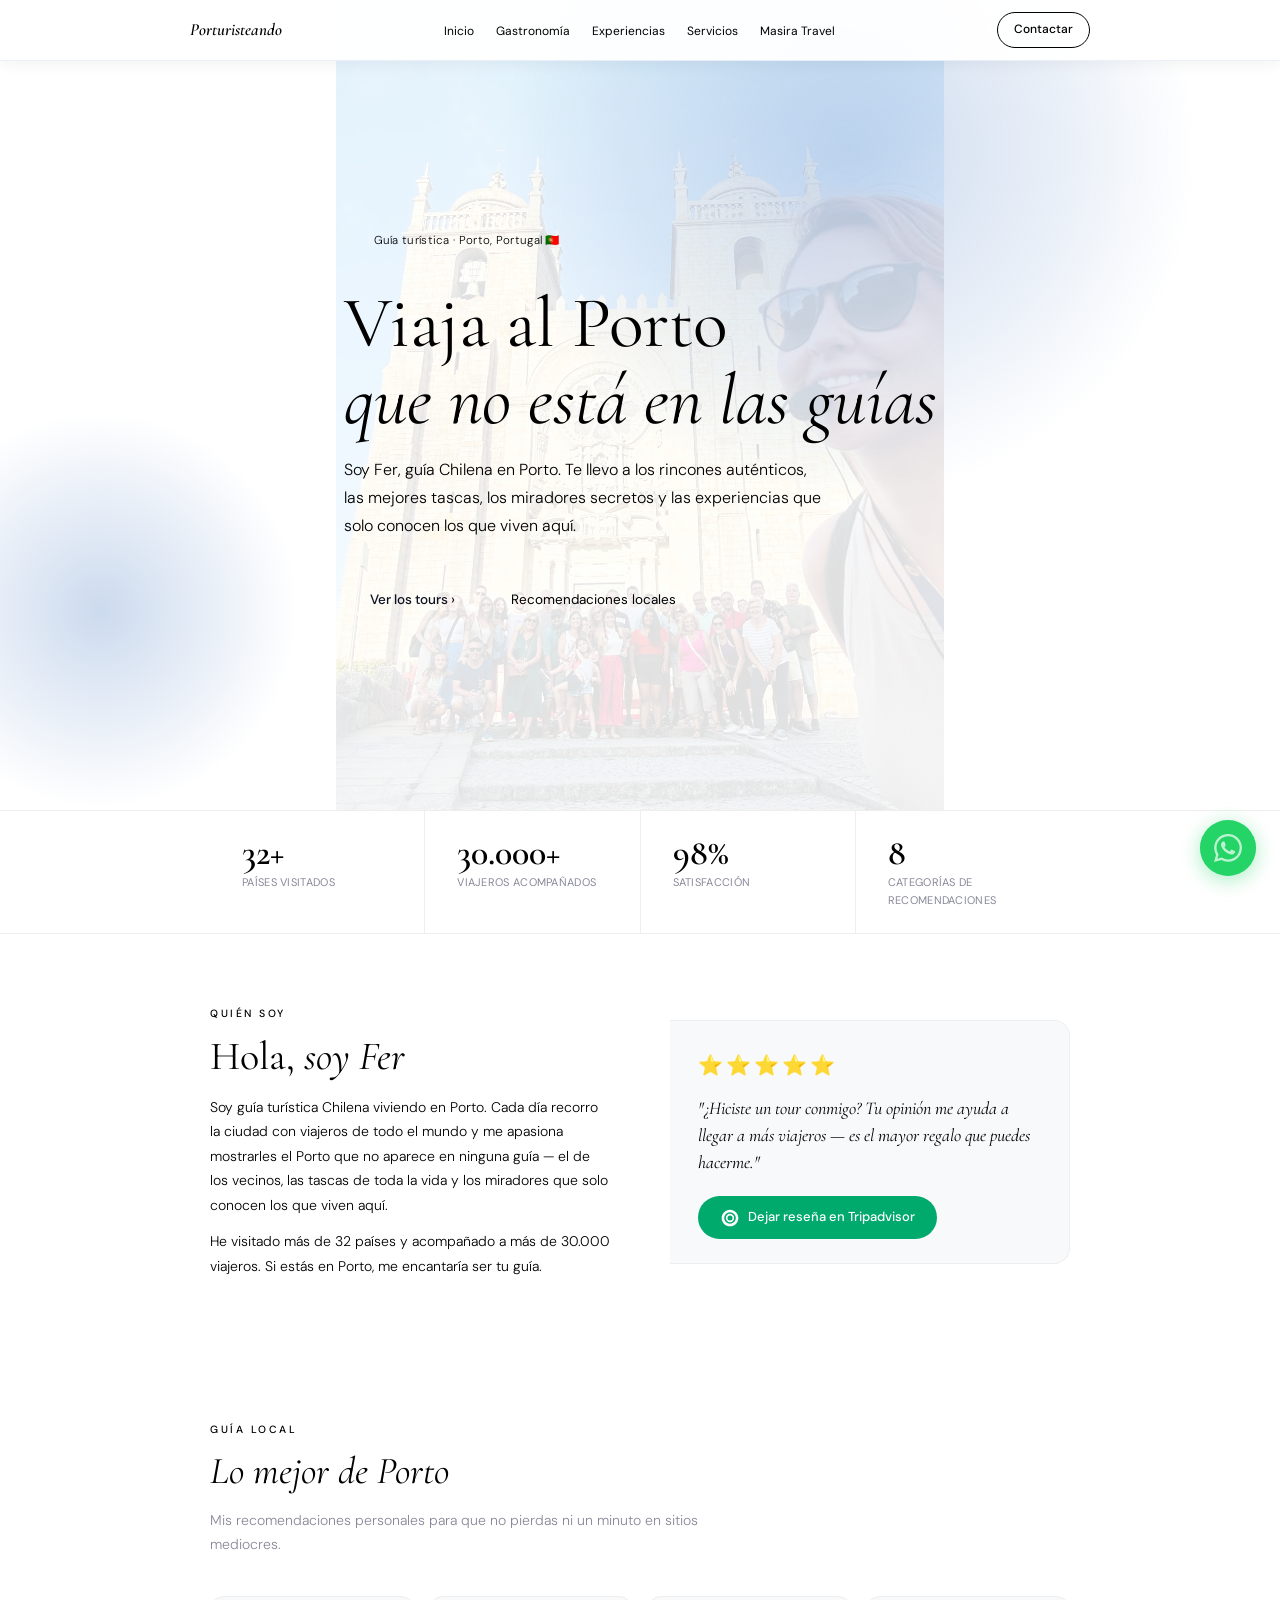
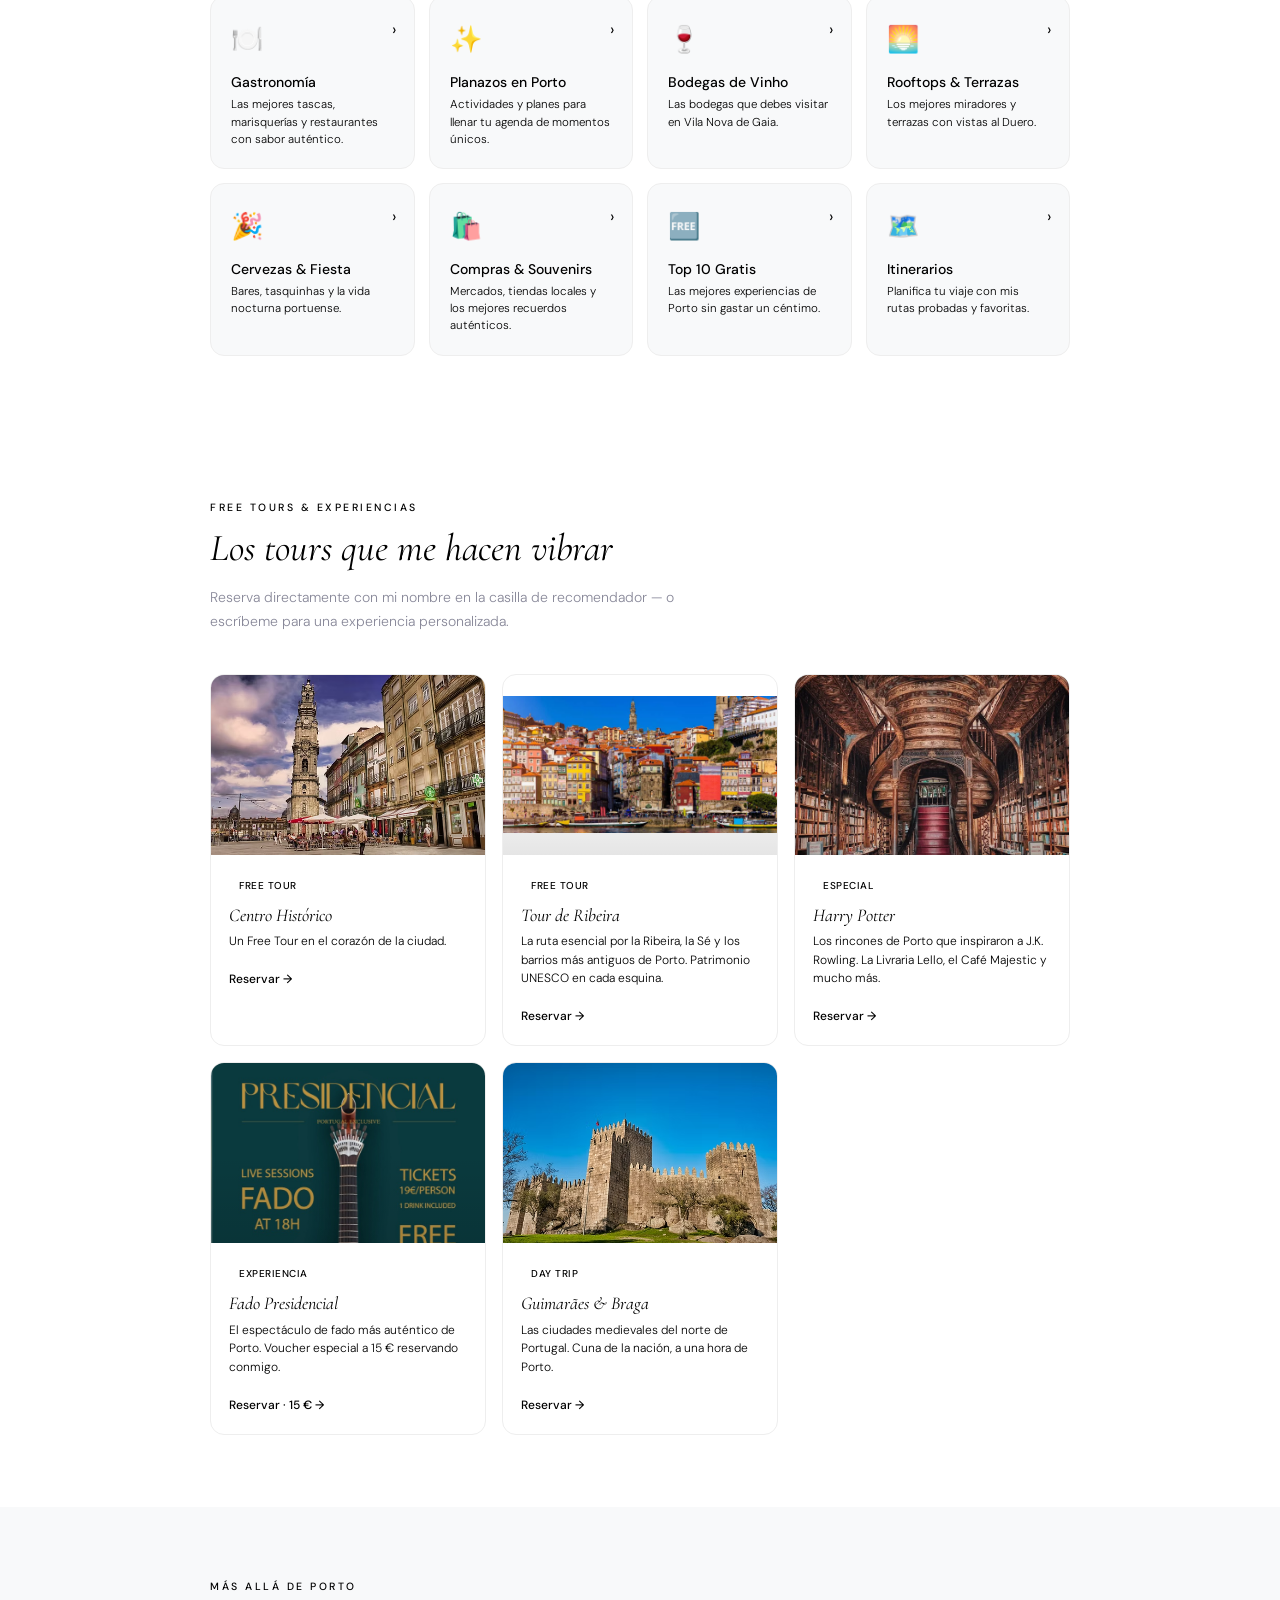
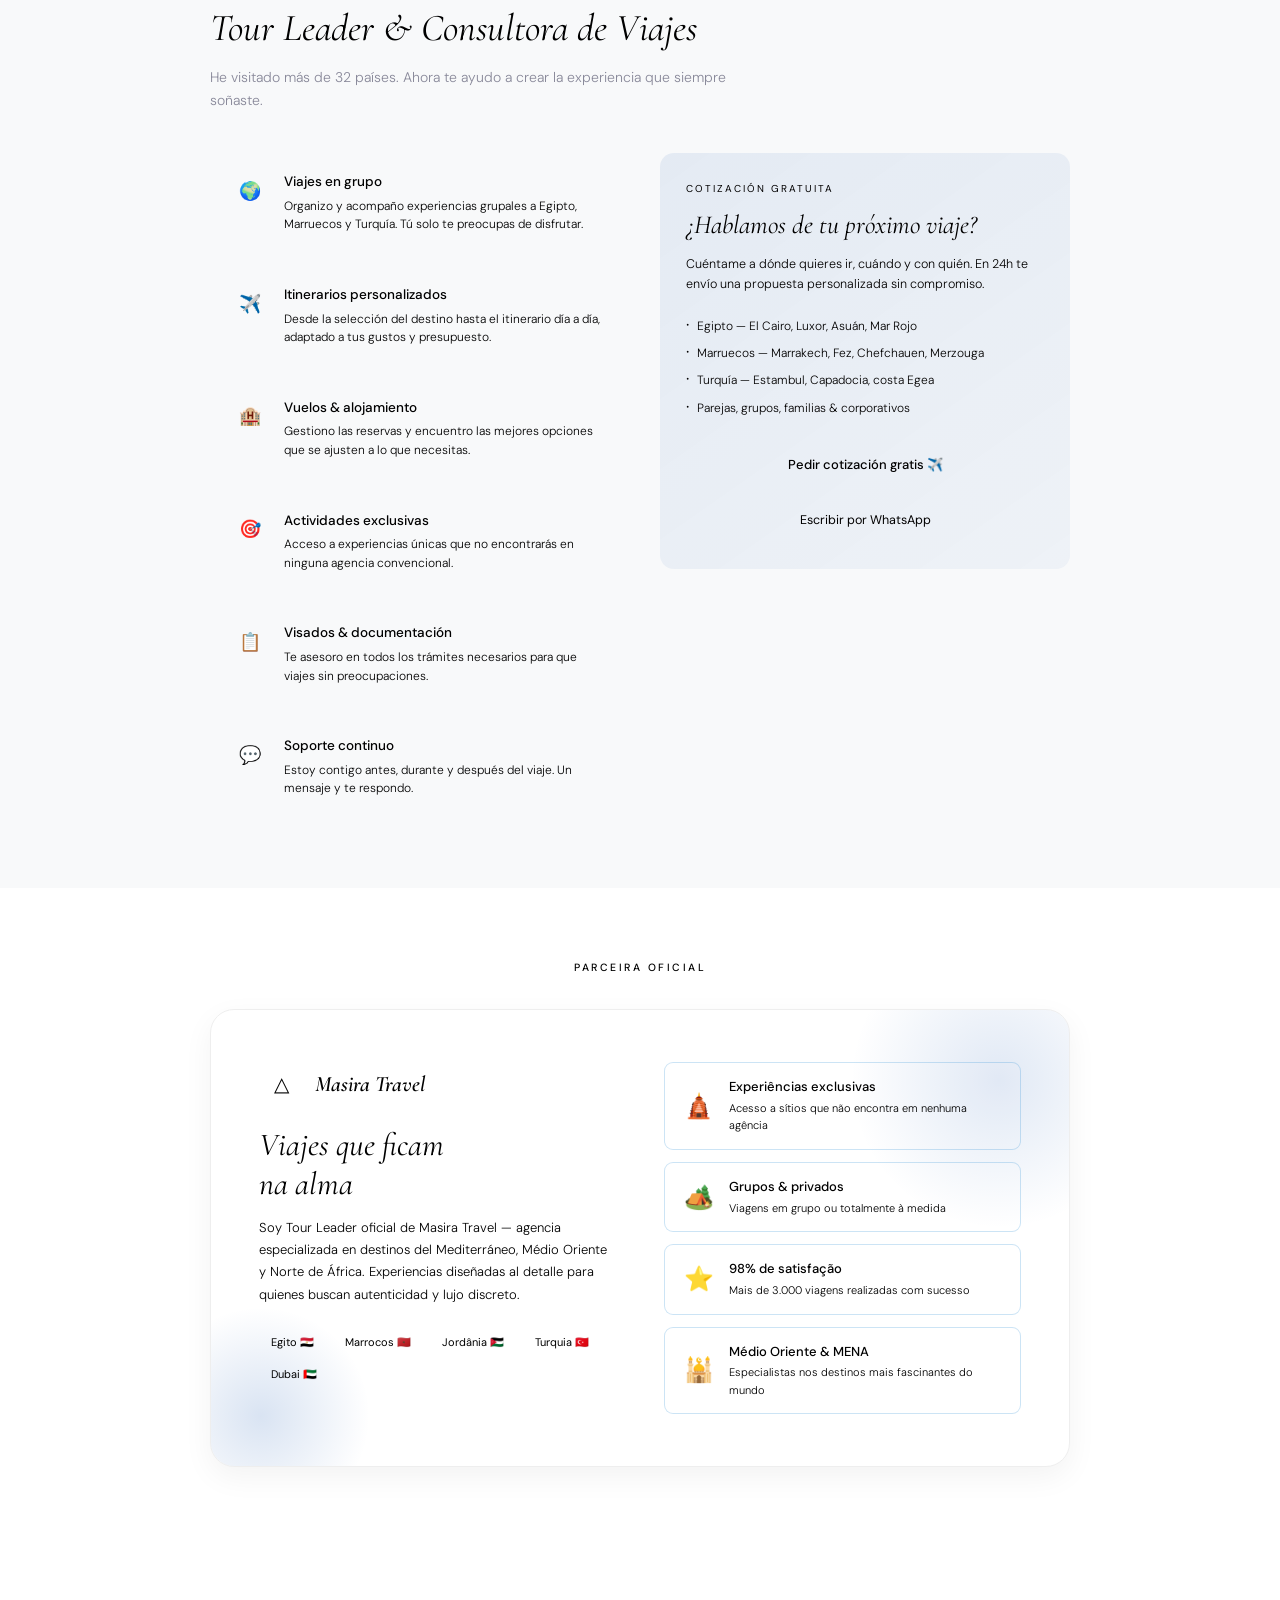
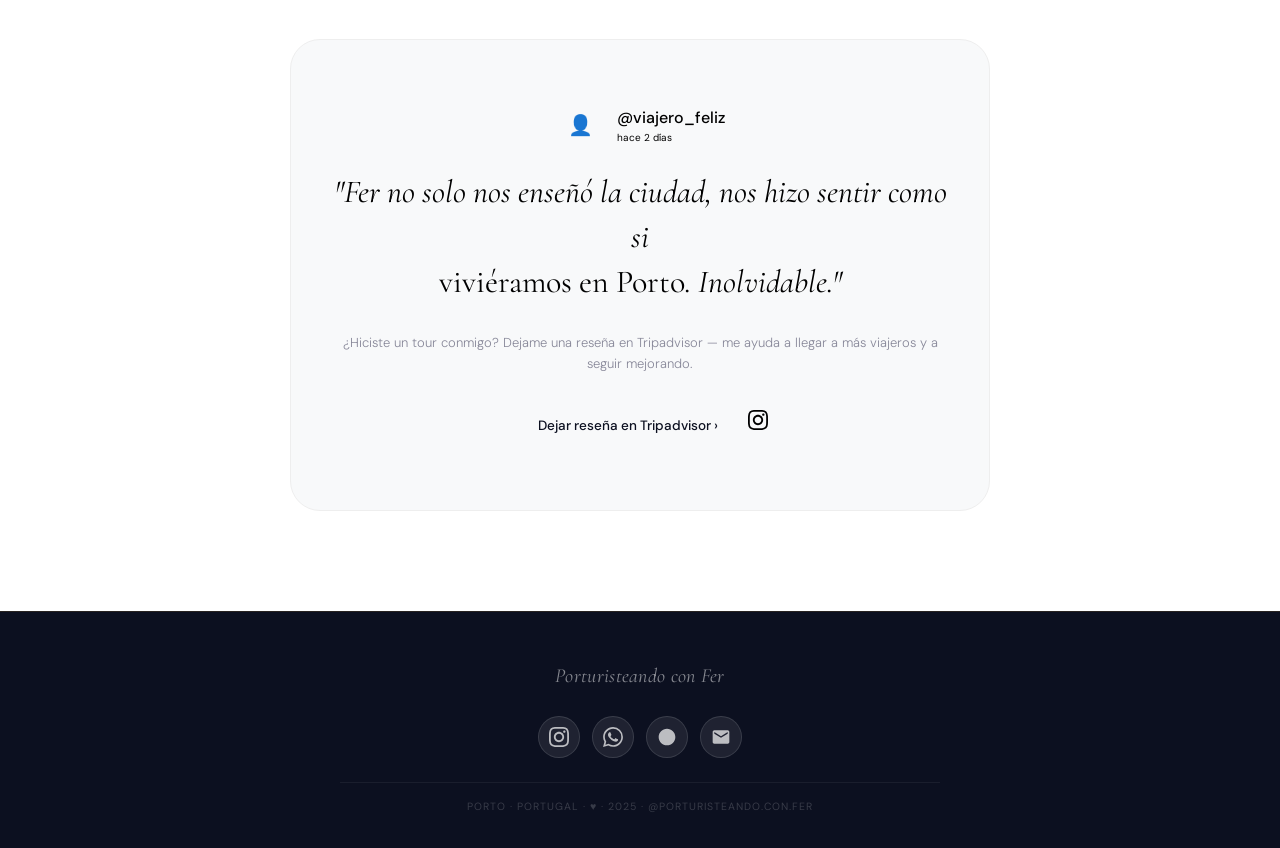
==== commit dff8e7ad: "nav mobile" ====
--- a/index.html
+++ b/index.html
@@ -685,21 +685,35 @@
  <!-- NAV -->
 <nav>
   <div class="nav-inner">
-    <a href="#inicio" class="nav-logo">
+    <a href="index.html" class="nav-logo">
       Portu<span style="color: var(--primary-blue)">risteando</span>
     </a>
     <ul class="nav-links">
-      <li><a href="index.html#recomendaciones">Recomendaciones</a></li>
+      <li><a href="index.html">Inicio</a></li>
       <li><a href="gastronomia.html">Gastronomía</a></li>
       <li><a href="experiencias.html">Experiencias</a></li>
-      <li><a href="#servicios">Servicios</a></li>
-      <li><a href="#masira">Masira Travel</a></li>
+      <li><a href="index.html#servicios">Servicios</a></li>
+      <li><a href="index.html#masira">Masira Travel</a></li>
     </ul>
-   <a href="https://wa.me/351910210968" class="nav-cta" style="color: #000000; background: transparent; border: 1px solid #000000;">
-  Contactar
-</a>
+    <a href="https://wa.me/351910210968" class="nav-cta" style="color:#000;background:transparent;border:1px solid #000;">
+      Contactar
+    </a>
+    <!-- ESTE BOTÃO É OBRIGATÓRIO -->
+    <button class="nav-menu-btn" id="menuBtn" aria-label="Menú">
+      <span></span><span></span><span></span>
+    </button>
   </div>
 </nav>
+
+<!-- MOBILE MENU -->
+<div class="mobile-menu" id="mobileMenu">
+  <a href="index.html" class="menu-link">Inicio</a>
+  <a href="gastronomia.html" class="menu-link">Gastronomía</a>
+  <a href="experiencias.html" class="menu-link">Experiencias</a>
+  <a href="index.html#servicios" class="menu-link">Servicios</a>
+  <a href="index.html#masira" class="menu-link">Masira Travel</a>
+  <a href="https://wa.me/351910210968" target="_blank" class="menu-link menu-link-cta">Contactar ↗</a>
+</div>
 
     <!-- HERO -->
     <section class="hero hero-with-photo" id="inicio">
--- a/styles.css
+++ b/styles.css
@@ -191,14 +191,25 @@
   transform: translateY(-1px);
 }
 
+.nav-menu-btn {
+  display: none;
+  background: none;
+  border: none;
+  cursor: pointer;
+  flex-direction: column;
+  gap: 5px;
+  padding: 4px;
+}
+
 .nav-menu-btn span {
   display: block;
   width: 22px;
   height: 2px;
-  background: var(--text-dark);  /* linha escura visível no nav branco */
+  background: var(--text-dark);
   border-radius: 2px;
   transition: all 0.3s;
 }
+
 .mobile-menu {
   display: none;
   position: fixed;
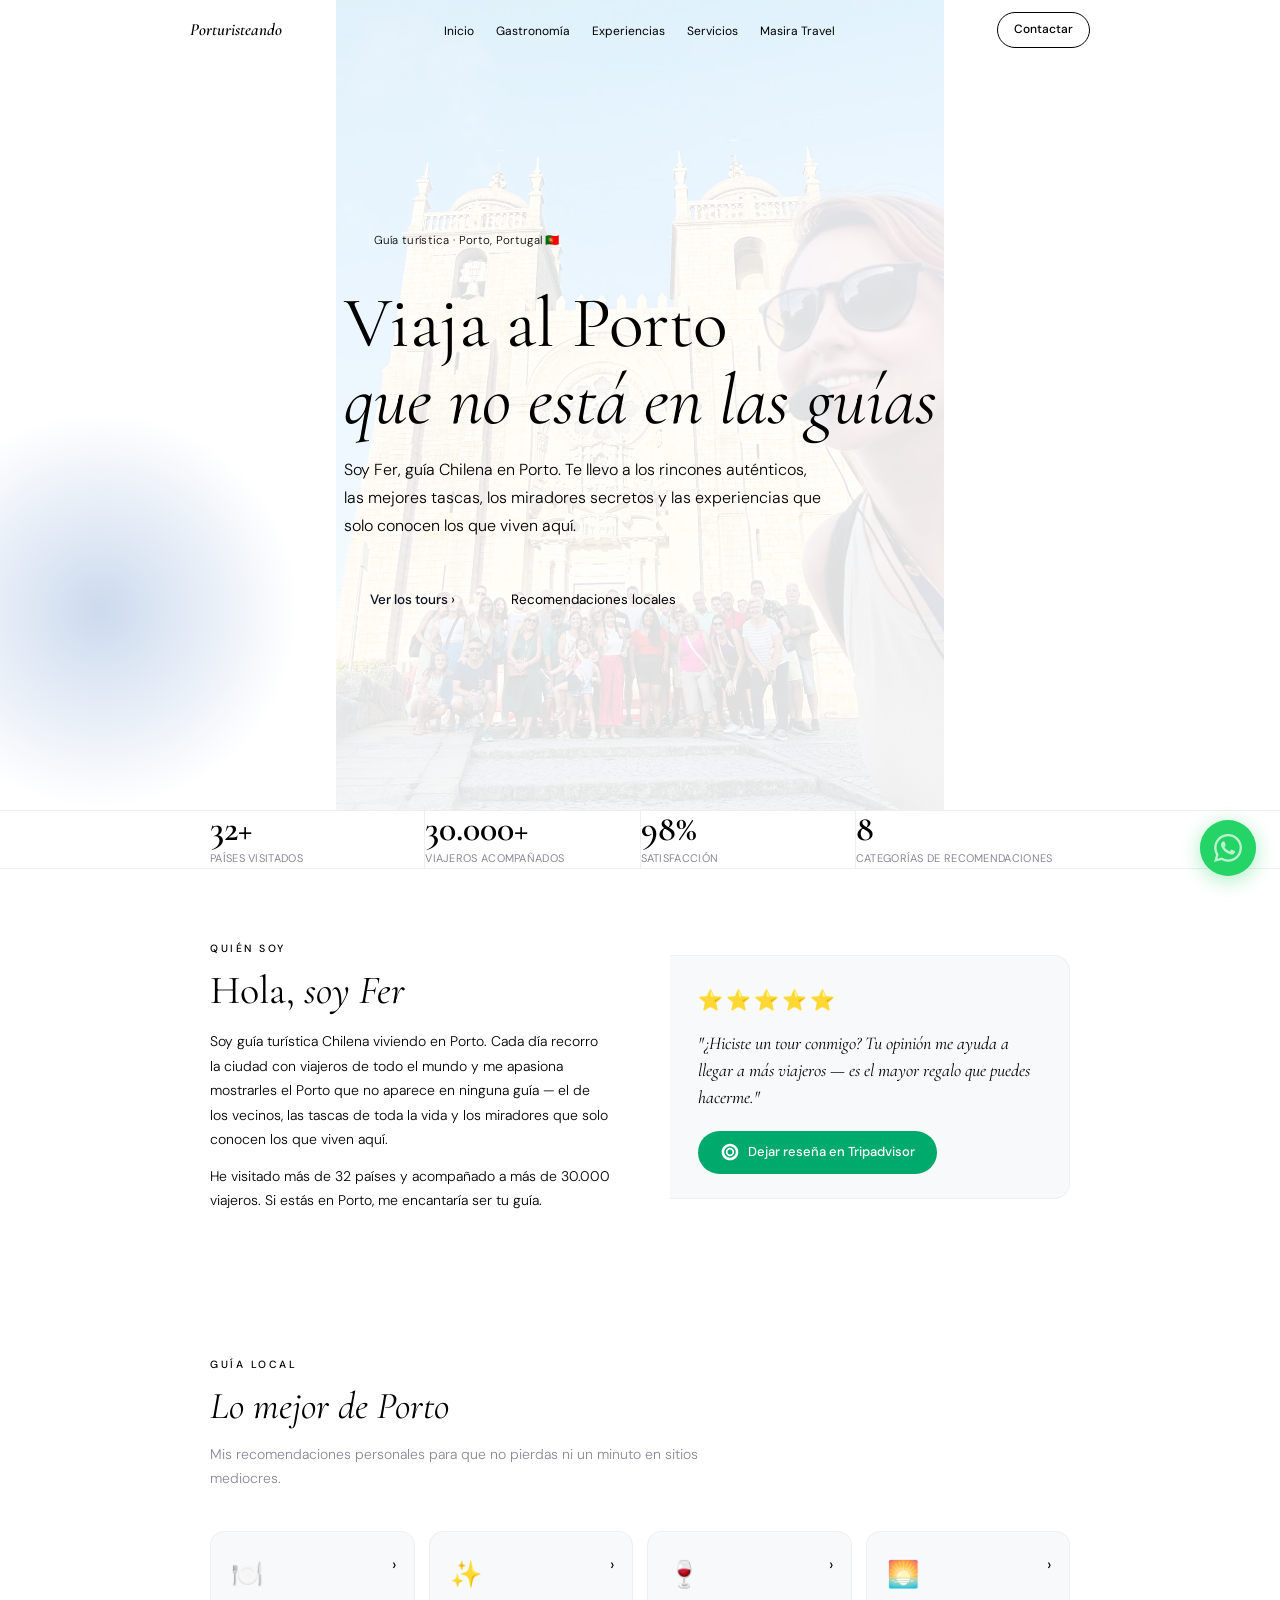
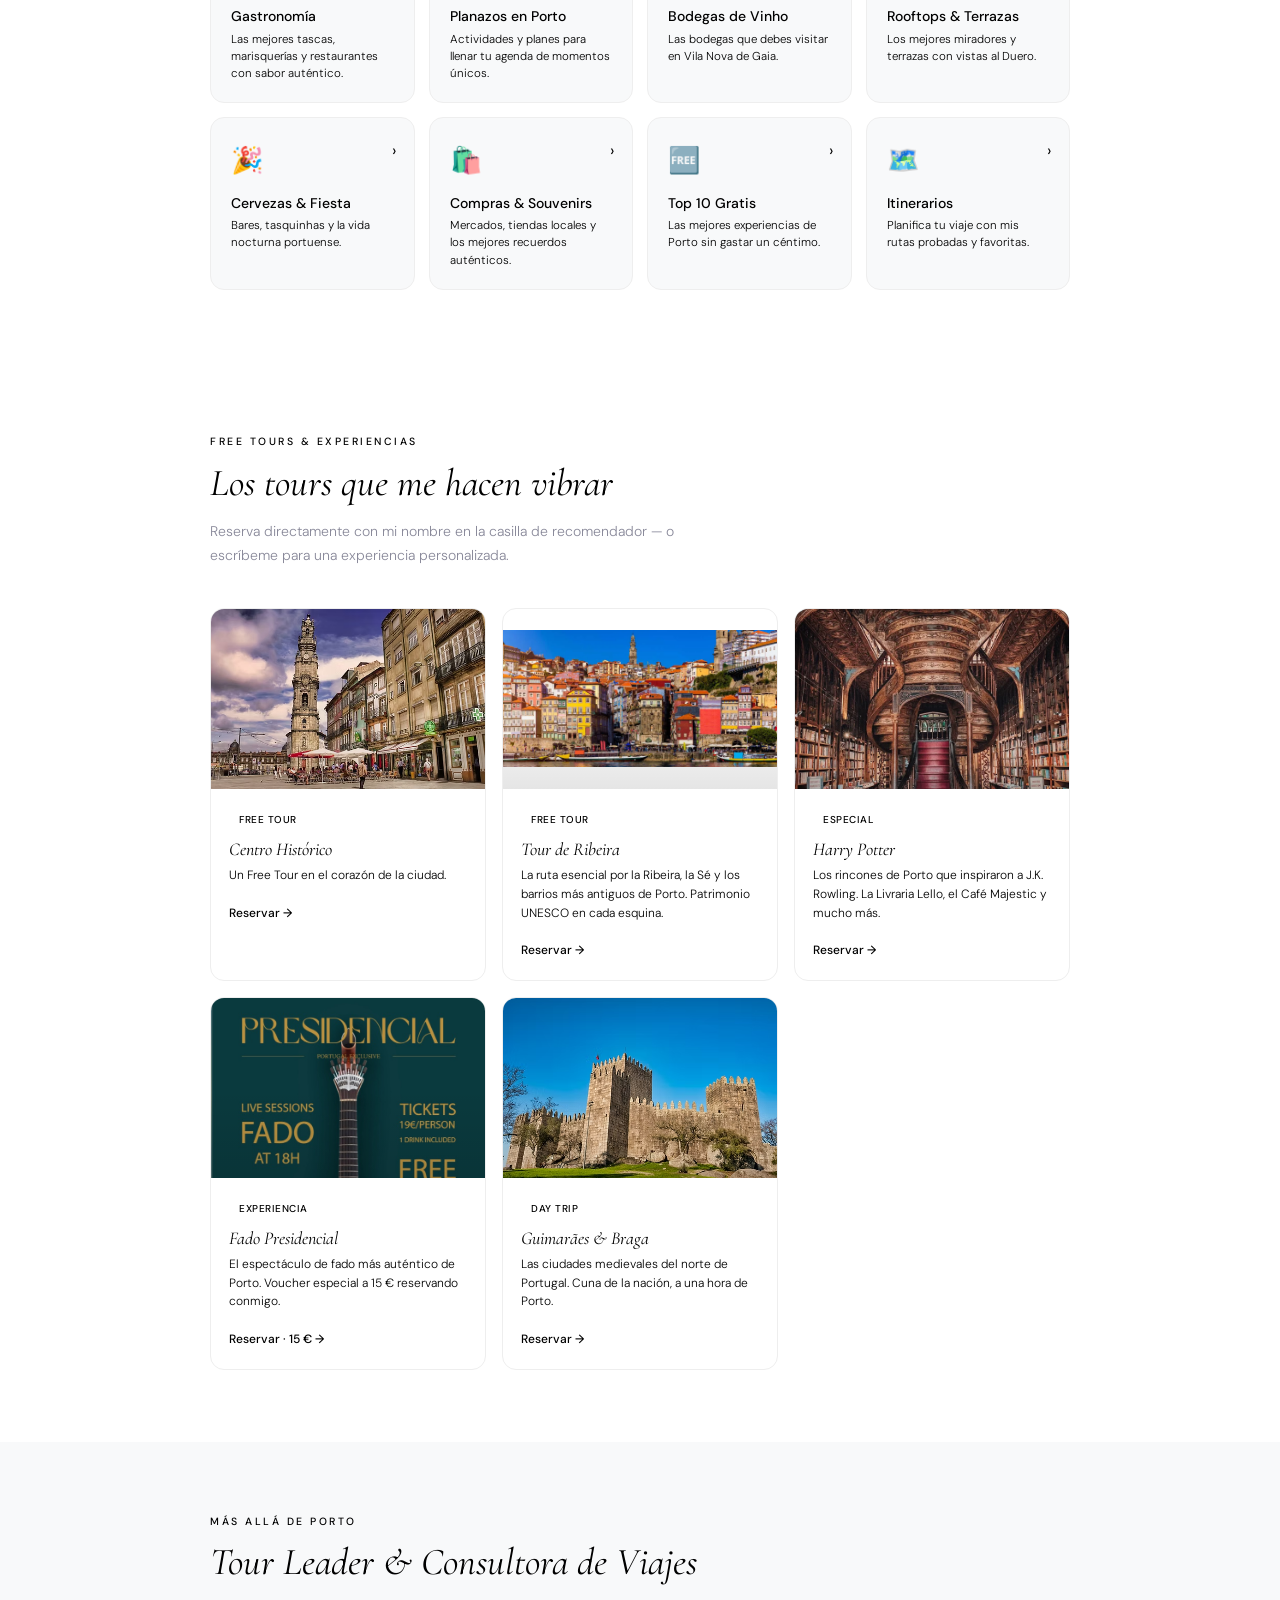
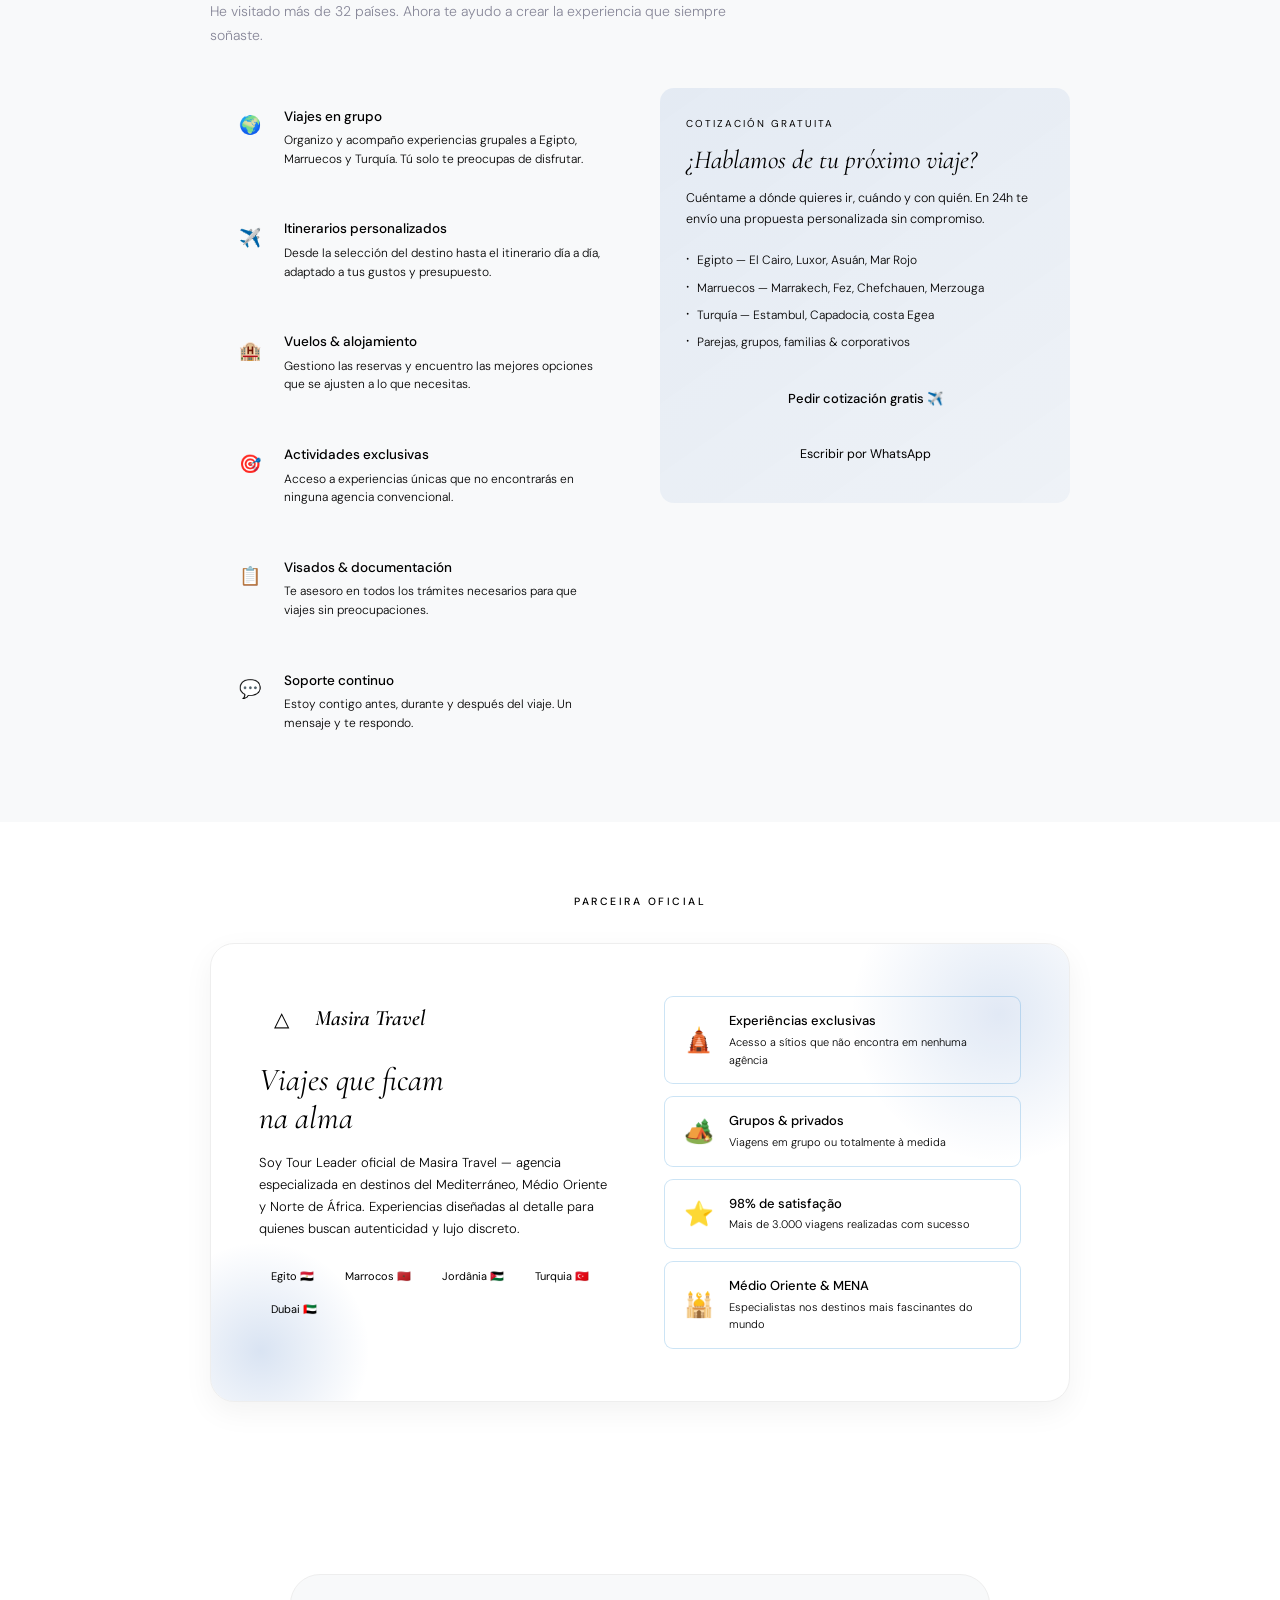
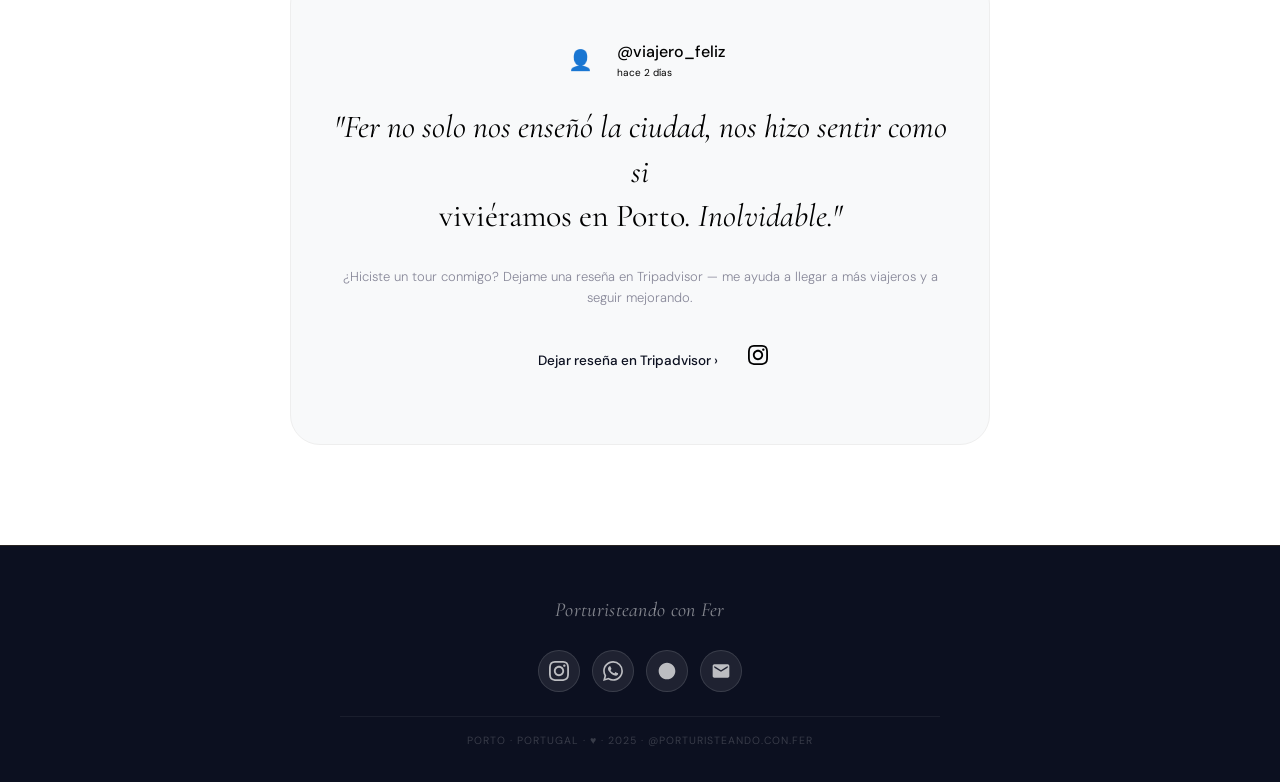
==== commit dd77532f: "hero sie" ====
--- a/index.html
+++ b/index.html
@@ -699,25 +699,21 @@
       Contactar
     </a>
     <!-- ESTE BOTÃO É OBRIGATÓRIO -->
-    <button class="nav-menu-btn" id="menuBtn" aria-label="Menú">
-      <span></span><span></span><span></span>
-    </button>
+   <button id="menuBtn" class="nav-menu-btn">☰</button>
   </div>
 </nav>
 
 <!-- MOBILE MENU -->
-<div class="mobile-menu" id="mobileMenu">
-  <a href="index.html" class="menu-link">Inicio</a>
+<div id="mobileMenu" class="mobile-menu">
   <a href="gastronomia.html" class="menu-link">Gastronomía</a>
   <a href="experiencias.html" class="menu-link">Experiencias</a>
   <a href="index.html#servicios" class="menu-link">Servicios</a>
   <a href="index.html#masira" class="menu-link">Masira Travel</a>
-  <a href="https://wa.me/351910210968" target="_blank" class="menu-link menu-link-cta">Contactar ↗</a>
+  <a href="https://wa.me/351910210968" class="menu-link">Contactar</a>
 </div>
 
     <!-- HERO -->
     <section class="hero hero-with-photo" id="inicio">
-      <div class="hero-glow hero-glow-1"></div>
       <div class="hero-glow hero-glow-2"></div>
       <div class="container">
         <div class="hero-badge fade-in">
--- a/styles.css
+++ b/styles.css
@@ -76,67 +76,13 @@
   max-width: 520px; line-height: 1.7;
 }
 
-.subhero-with-photo {
-  position: relative;
-  overflow: hidden;
-}
-
-/* a foto */
-.subhero-with-photo::before {
-  content: '';
-  position: absolute;
-  inset: 0;
-  background-image: url('images/experiencias.jpg');
-  background-size: cover;
-  background-position: center center;
-  image-rendering: -webkit-optimize-contrast;  /* melhora nitidez em alguns browsers */
-  opacity: 1;
-  z-index: 0;
-}
-
-/* overlay escuro por cima da foto */
-.subhero-with-photo::after {
-  content: '';
-  position: absolute;
-  inset: 0;
-  background: linear-gradient(
-    135deg,
-    rgba(10, 20, 40, 0.75) 0%,
-    rgba(10, 20, 40, 0.45) 60%,
-    rgba(10, 20, 40, 0.2) 100%
-  );
-  z-index: 1;
-}
-
-/* garante que o conteúdo fica por cima de tudo */
-.subhero-with-photo > * {
-  position: relative;
-  z-index: 2;
-}
-
-.subhero-bg-img {
-  position: absolute;
-  inset: 0;
-  width: 100%;
-  height: 100%;
-  object-fit: cover;
-  object-position: center;
-  z-index: 0;
-}
-
-
 /* ── NAV ── */
 nav {
   position: fixed;
   top: 0;
   left: 0;
-  right: 0;
+  right: 0;  /* ← tem de ter right: 0 */
   z-index: 100;
-  padding: 0 20px;
-  background: rgba(255, 255, 255, 0.95);
-  backdrop-filter: blur(18px);
-  border-bottom: 1px solid rgba(0, 71, 171, 0.08);
-  box-shadow: 0 2px 16px rgba(0, 0, 0, 0.06);
 }
 
 .nav-links a {
@@ -191,14 +137,14 @@
   transform: translateY(-1px);
 }
 
+
+
 .nav-menu-btn {
   display: none;
   background: none;
   border: none;
+  font-size: 28px;
   cursor: pointer;
-  flex-direction: column;
-  gap: 5px;
-  padding: 4px;
 }
 
 .nav-menu-btn span {
@@ -212,19 +158,11 @@
 
 .mobile-menu {
   display: none;
-  position: fixed;
-  inset: 60px 0 0 0;
-  z-index: 99;
-  background: rgba(255, 255, 255, 0.98);
-  backdrop-filter: blur(20px);
+}
+
+.mobile-menu.open {
+  display: flex;
   flex-direction: column;
-  align-items: center;
-  justify-content: center;
-  gap: 28px;
-}
-
-.mobile-menu.open {
-  display: flex;
 }
 
 .mobile-menu a {
@@ -340,14 +278,35 @@
 .fade-in.visible { opacity: 1; transform: translateY(0); }
 
 /* ── RESPONSIVE NAV ── */
-@media (max-width: 700px) {
-  .nav-links, .nav-cta { display: none; }
-  .nav-menu-btn { display: flex; }
+@media (max-width:700px) {
+  .nav-links,
+  .nav-cta {
+    display: none;
+  }
+
+  .nav-menu-btn {
+    display: flex;
+  }
+  .subhero {
+    padding: 72px 20px 40px;
+  }
+
+  .mobile-menu {
+    position: absolute;
+    top: 80px;
+    right: 20px;
+    background: white;
+    padding: 20px;
+    border-radius: 14px;
+    box-shadow: 0 10px 30px rgba(0,0,0,0.15);
+    gap: 14px;
+    z-index: 999;
+  }
 }
 
 /* ── SUBHERO (Used in Gastronomía and Experiencias) ── */
 .subhero {
-  padding: 110px 20px 56px;
+  padding: 80px 20px 56px;
   position: relative; overflow: hidden;
 }
 .subhero-glow {
@@ -404,6 +363,7 @@
   justify-content: space-between;
   height: 60px;
   gap: 16px;
+  width: 100%;  /* ← adiciona isto */
 }
 .cat-nav-btn {
   display: inline-flex; align-items: center; gap: 7px;
@@ -431,7 +391,7 @@
 .stats-bar-inner .hero-stat {
   flex: 1;
   min-width: 140px;
-  padding: 24px 32px;
+  padding: q  4px 32px;
   border-right: 1px solid #eee;
 }
 .stats-bar-inner .hero-stat:last-child {
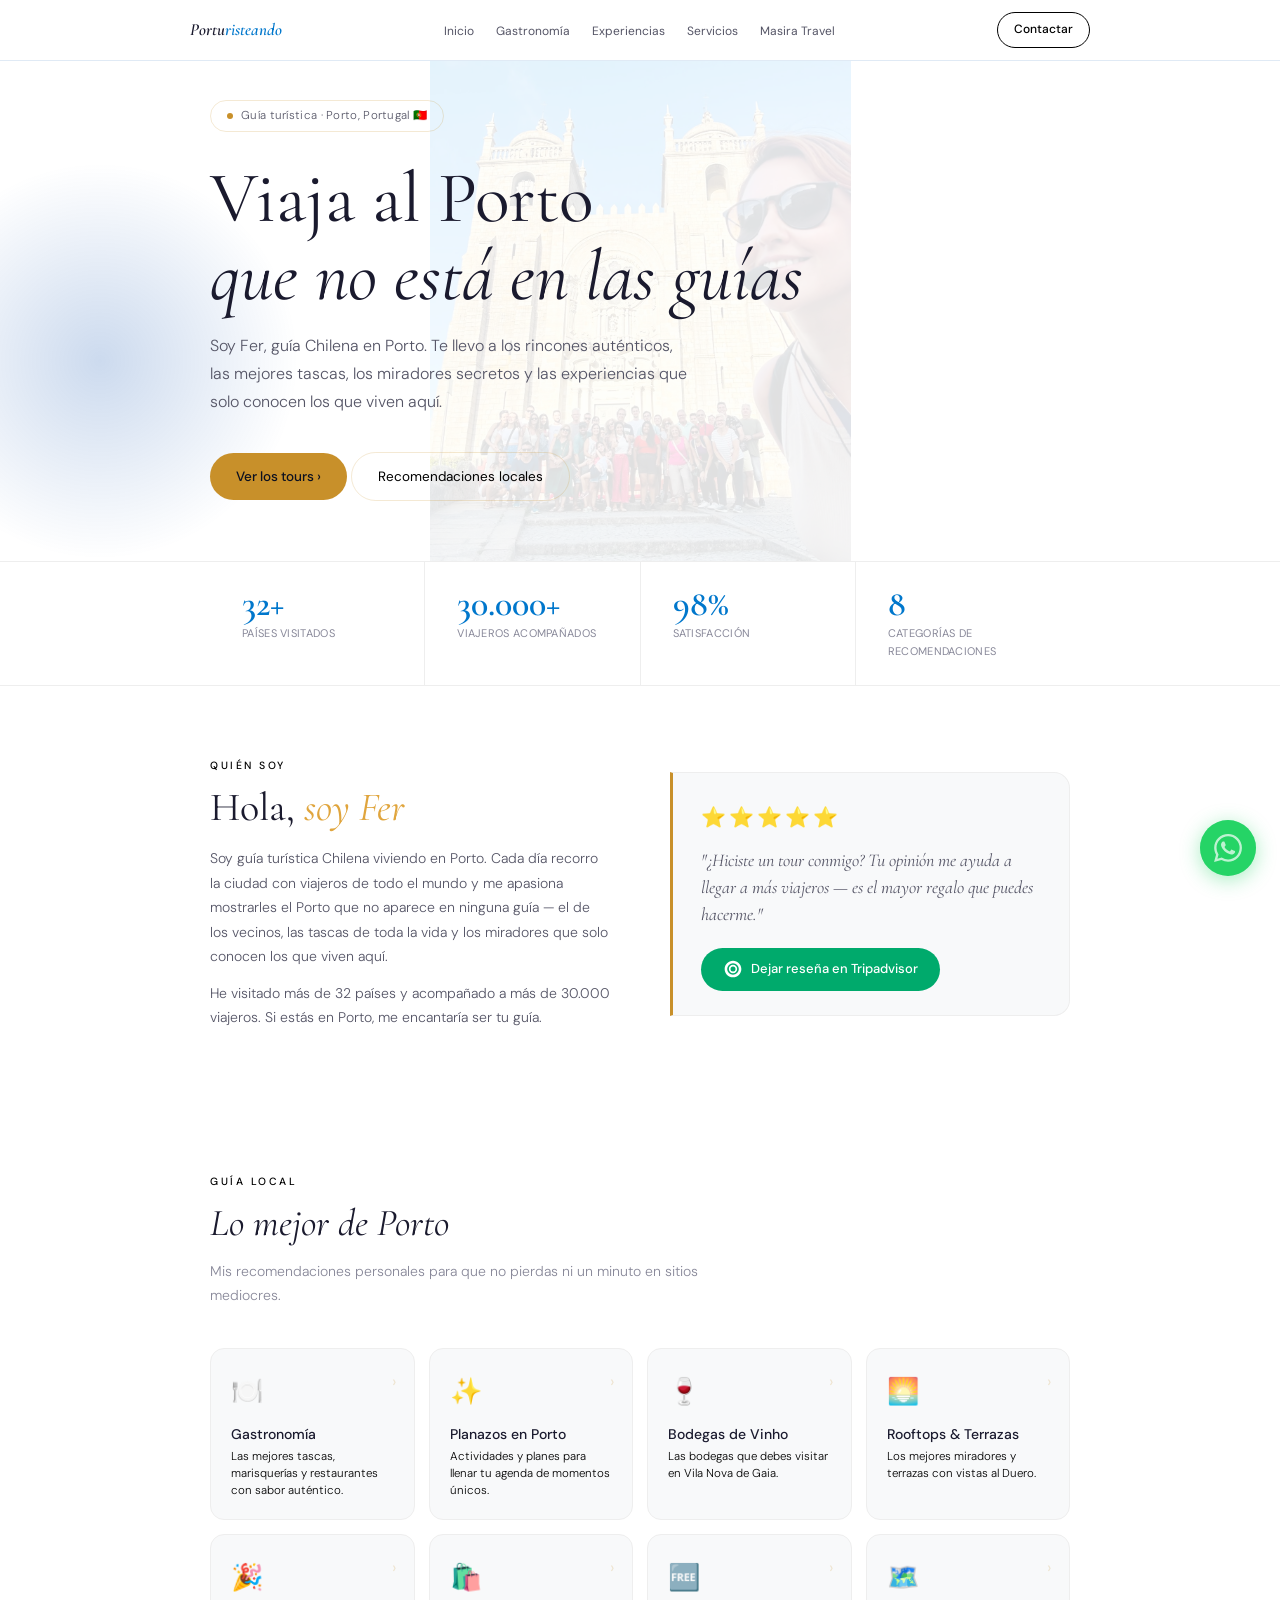
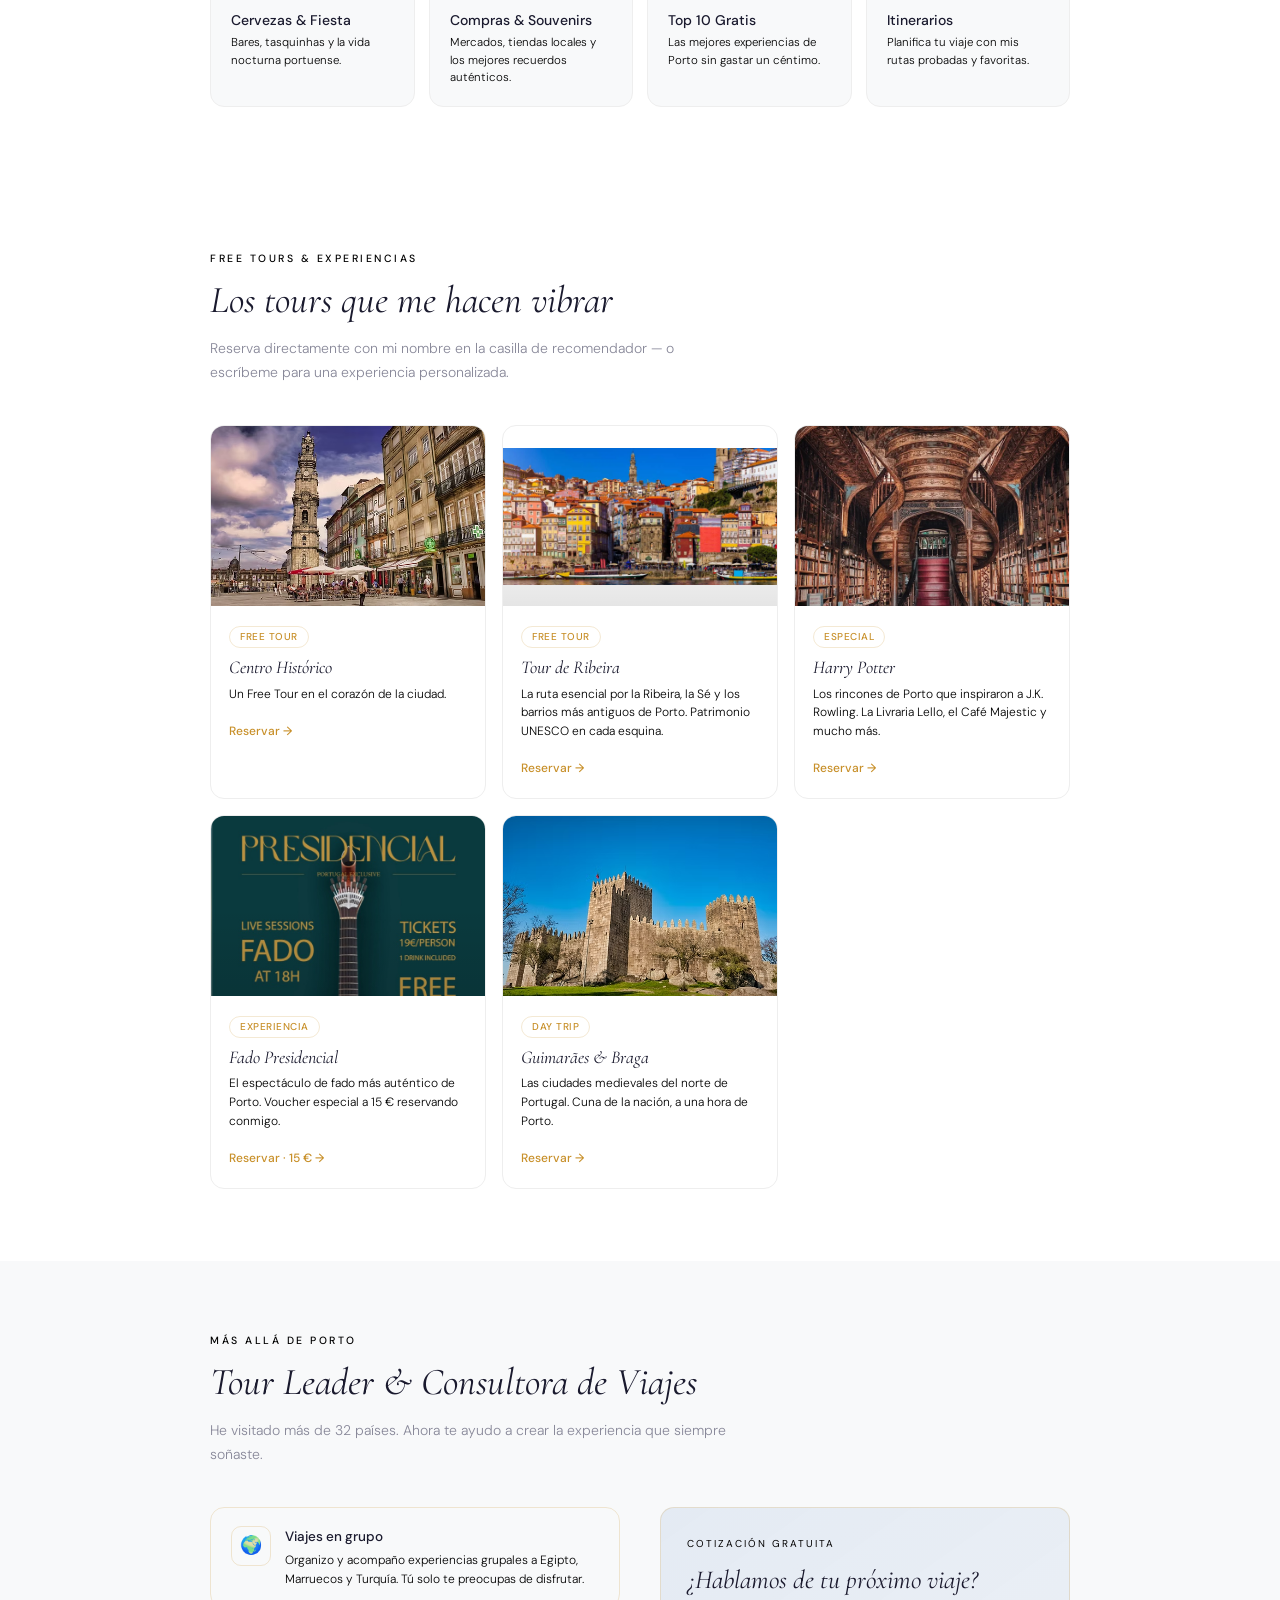
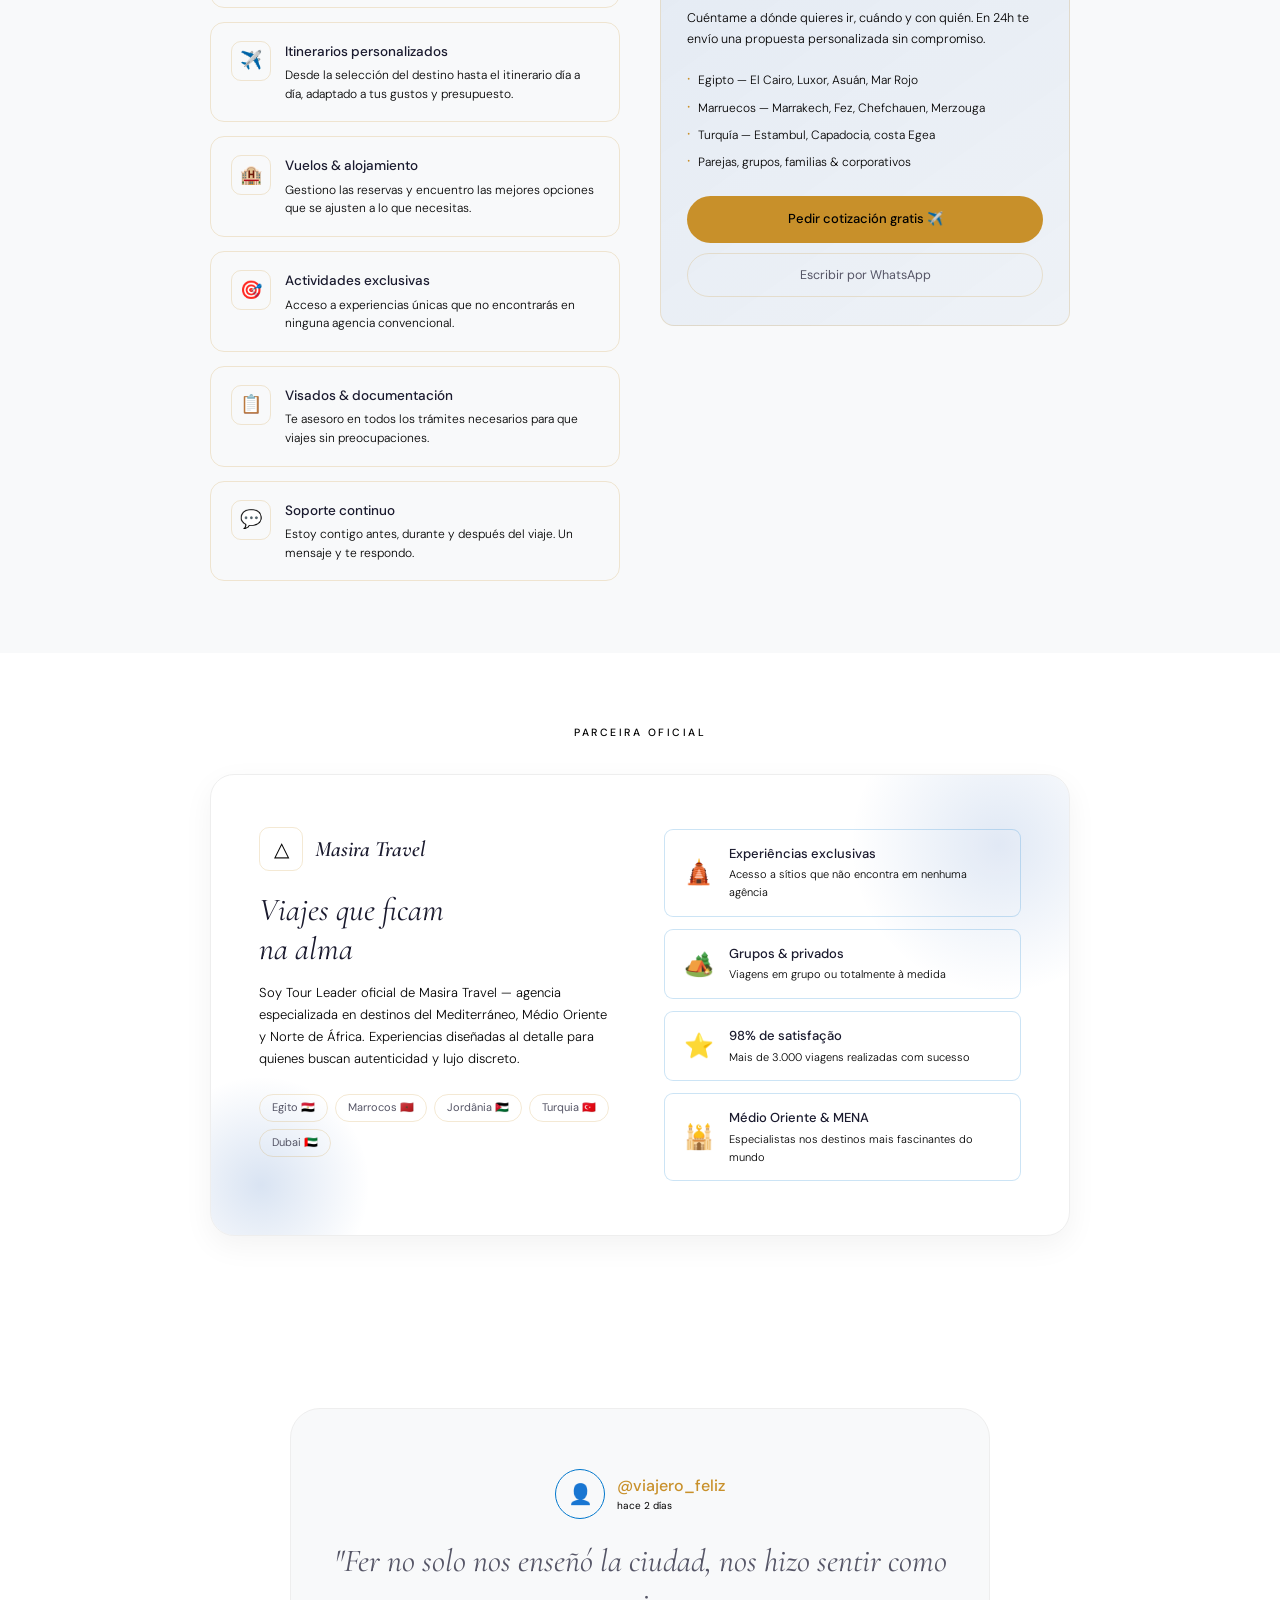
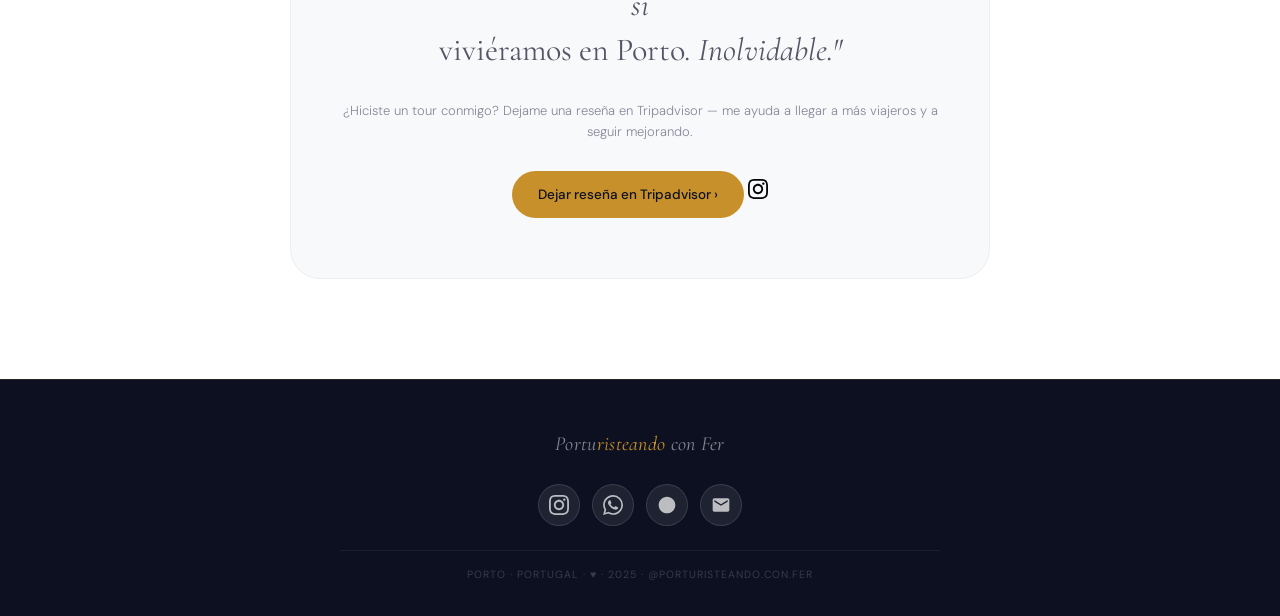
==== commit 5c8afb69: "update index hero" ====
--- a/index.html
+++ b/index.html
@@ -38,9 +38,6 @@
 
       /* ── HERO ── */
       .hero {
-        min-height: 90vh;
-        display: flex;
-        align-items: center;
         position: relative;
         overflow: hidden;
         padding: 100px 20px 60px;
@@ -699,7 +696,11 @@
       Contactar
     </a>
     <!-- ESTE BOTÃO É OBRIGATÓRIO -->
-   <button id="menuBtn" class="nav-menu-btn">☰</button>
+   <button id="menuBtn" class="nav-menu-btn">
+     <span></span>
+     <span></span>
+     <span></span>
+   </button>
   </div>
 </nav>
 
@@ -743,8 +744,6 @@
         </div>
       </div>
 
-    </section>
-    <!-- CATEGORIES -->
     </section><!-- fim do hero -->
 
 <!-- STATS BAR -->
--- a/styles.css
+++ b/styles.css
@@ -12,6 +12,12 @@
   --bg-section:  #f0f5fb;
   --border:      #e0eaf5;
   --text:        #1a1a2e;
+  --text-dark:   #1a1a2e;
+  --text-medium: #555566;
+  --primary-blue:#0077cc;
+  --gold:        #c8902a;
+  --gold-light:  #e0a53d;
+  --gold-border: rgba(200,144,42,0.2);
   --text-mid:    #555566;
   --text-light:  #888899;
   --radius:      14px;
@@ -83,6 +89,8 @@
   left: 0;
   right: 0;  /* ← tem de ter right: 0 */
   z-index: 100;
+  background: var(--white);
+  border-bottom: 1px solid var(--border);
 }
 
 .nav-links a {
@@ -143,8 +151,11 @@
   display: none;
   background: none;
   border: none;
-  font-size: 28px;
   cursor: pointer;
+  flex-direction: column;
+  gap: 4px;
+  padding: 10px;
+  z-index: 101;
 }
 
 .nav-menu-btn span {
@@ -292,7 +303,7 @@
   }
 
   .mobile-menu {
-    position: absolute;
+    position: fixed;
     top: 80px;
     right: 20px;
     background: white;
@@ -391,7 +402,7 @@
 .stats-bar-inner .hero-stat {
   flex: 1;
   min-width: 140px;
-  padding: q  4px 32px;
+  padding: 24px 32px;
   border-right: 1px solid #eee;
 }
 .stats-bar-inner .hero-stat:last-child {
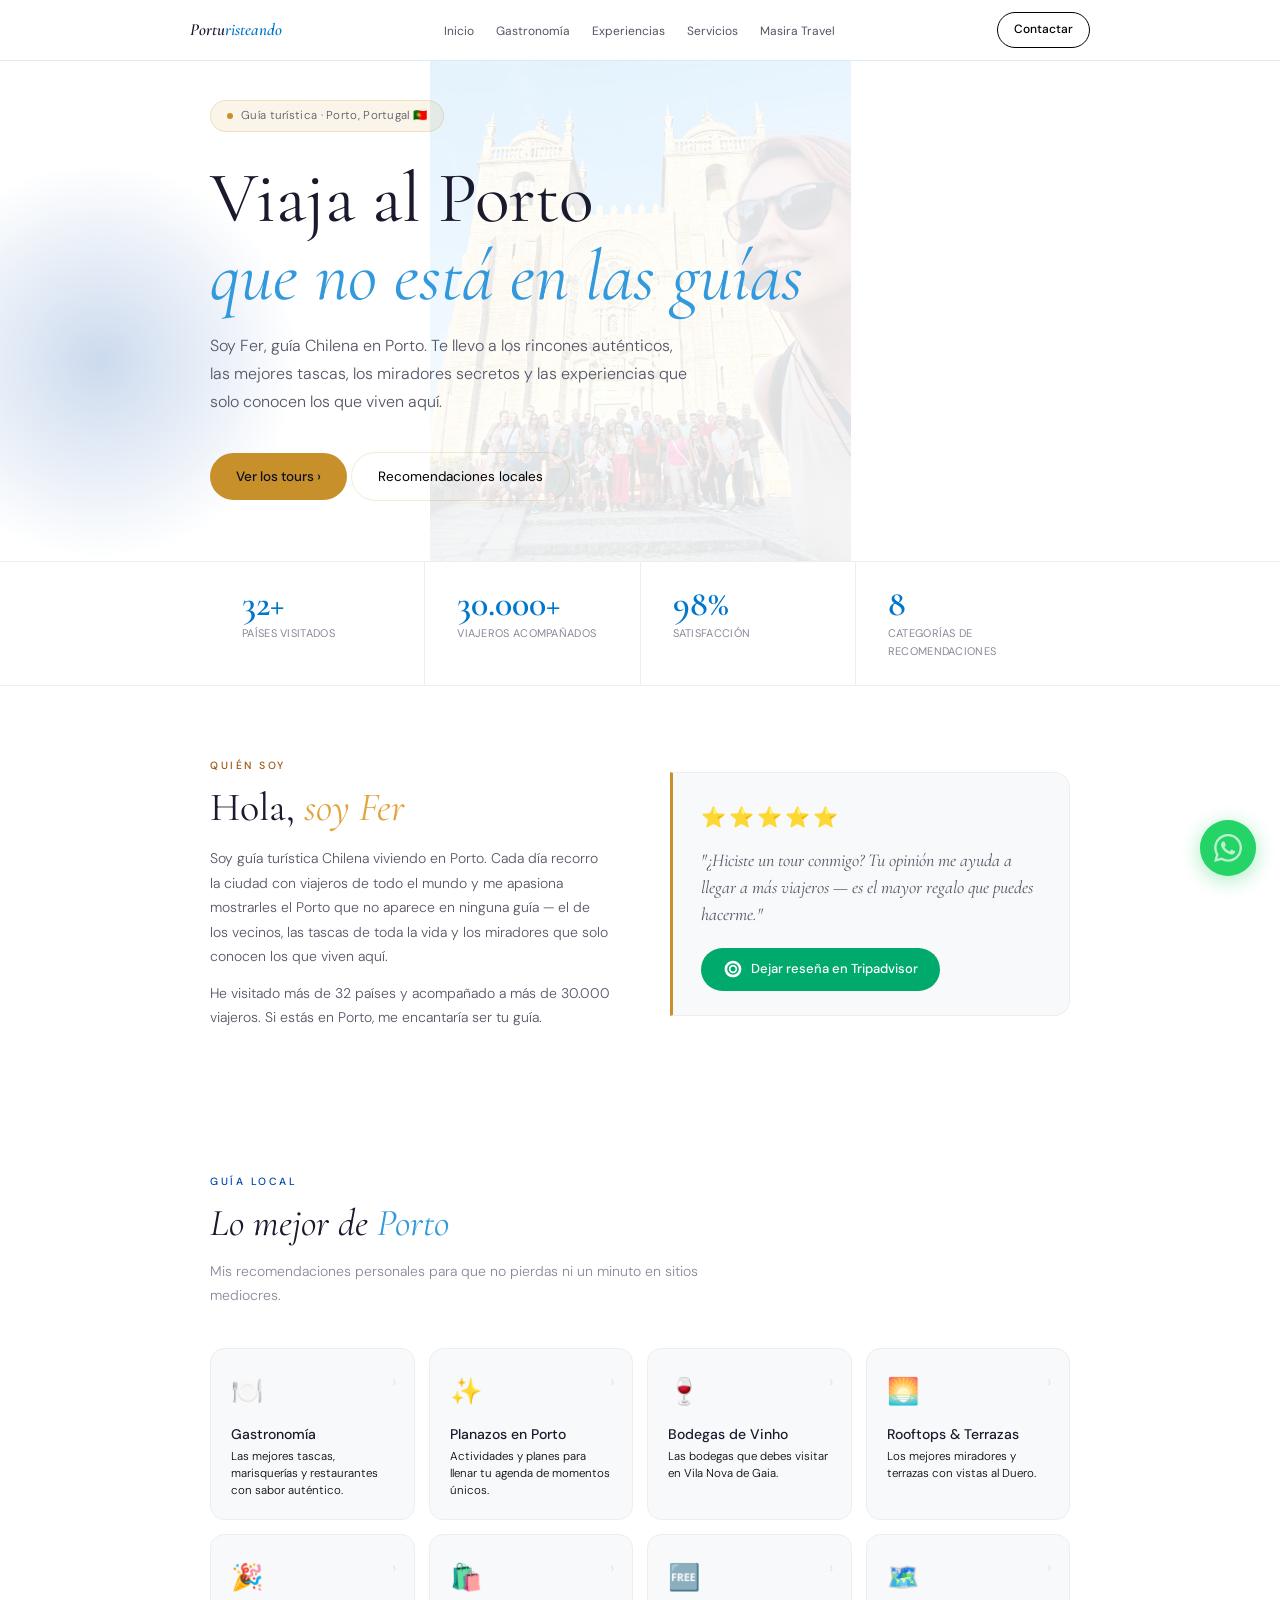
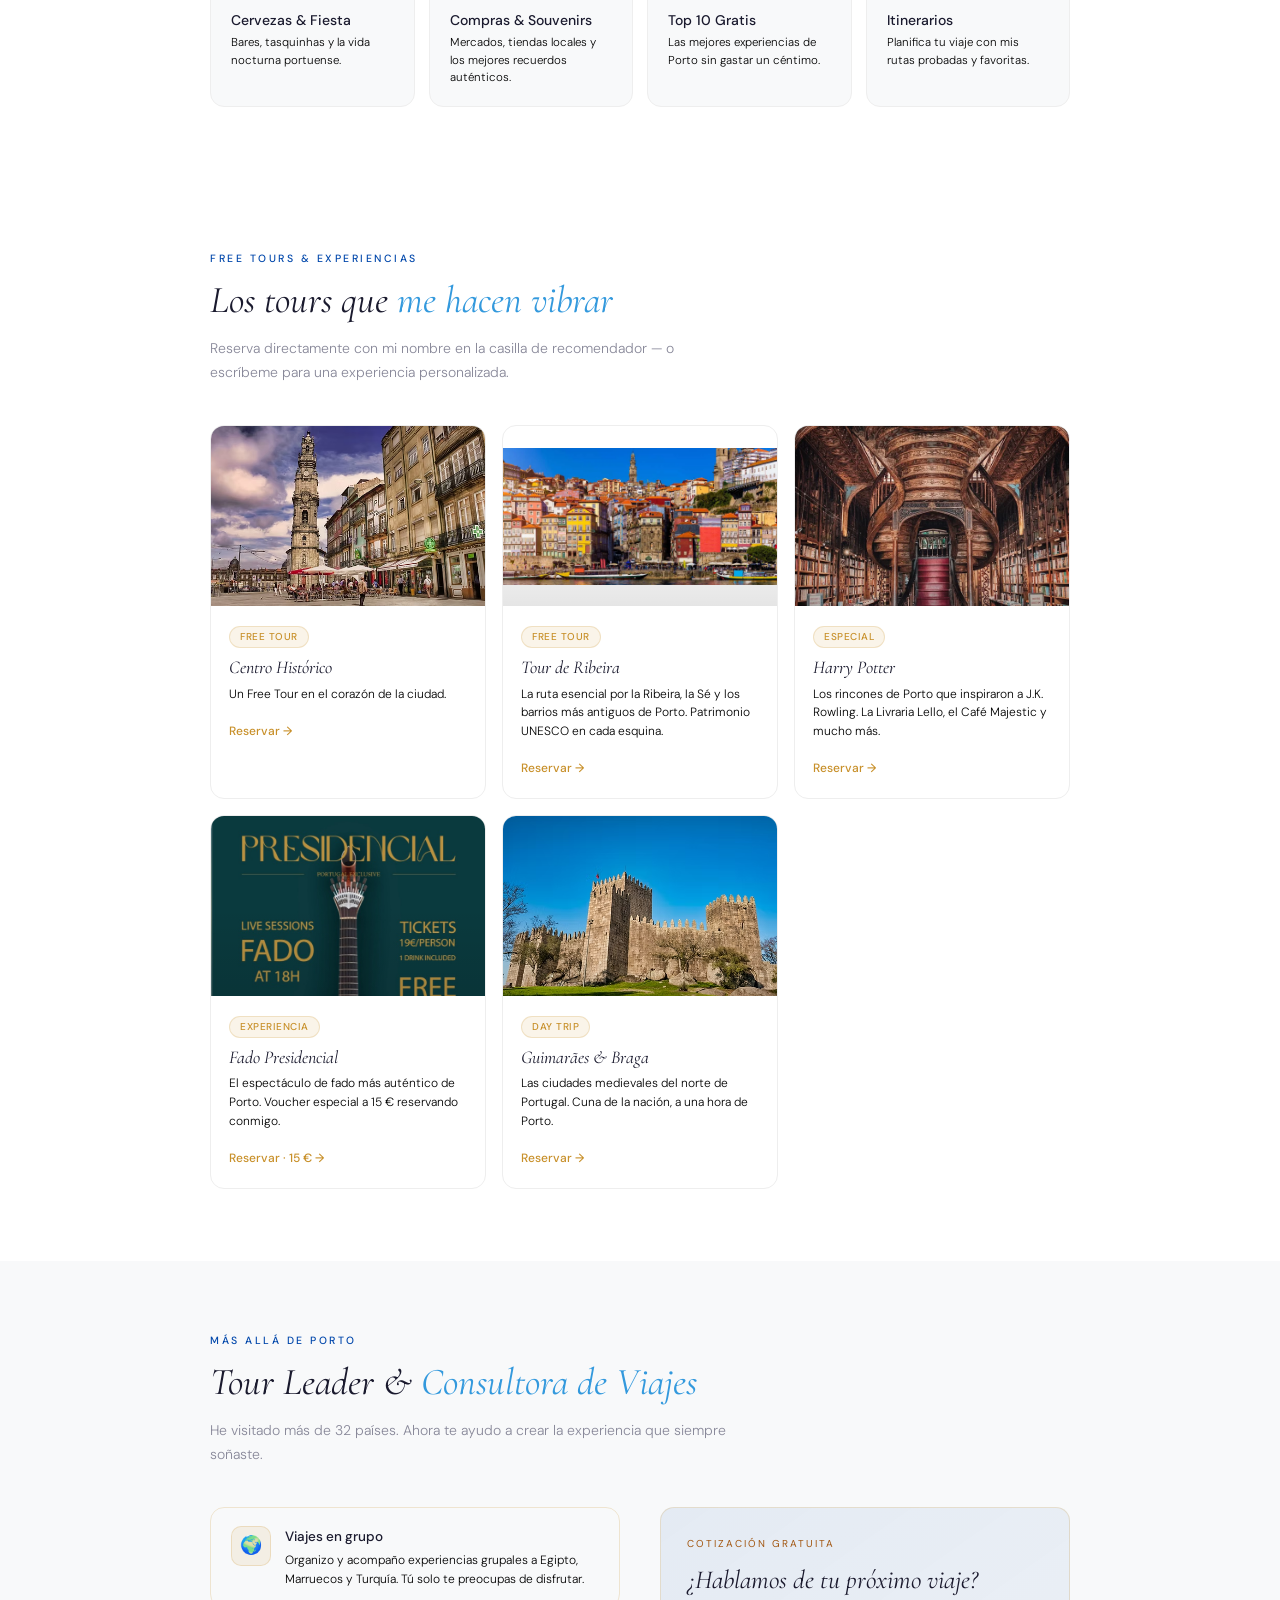
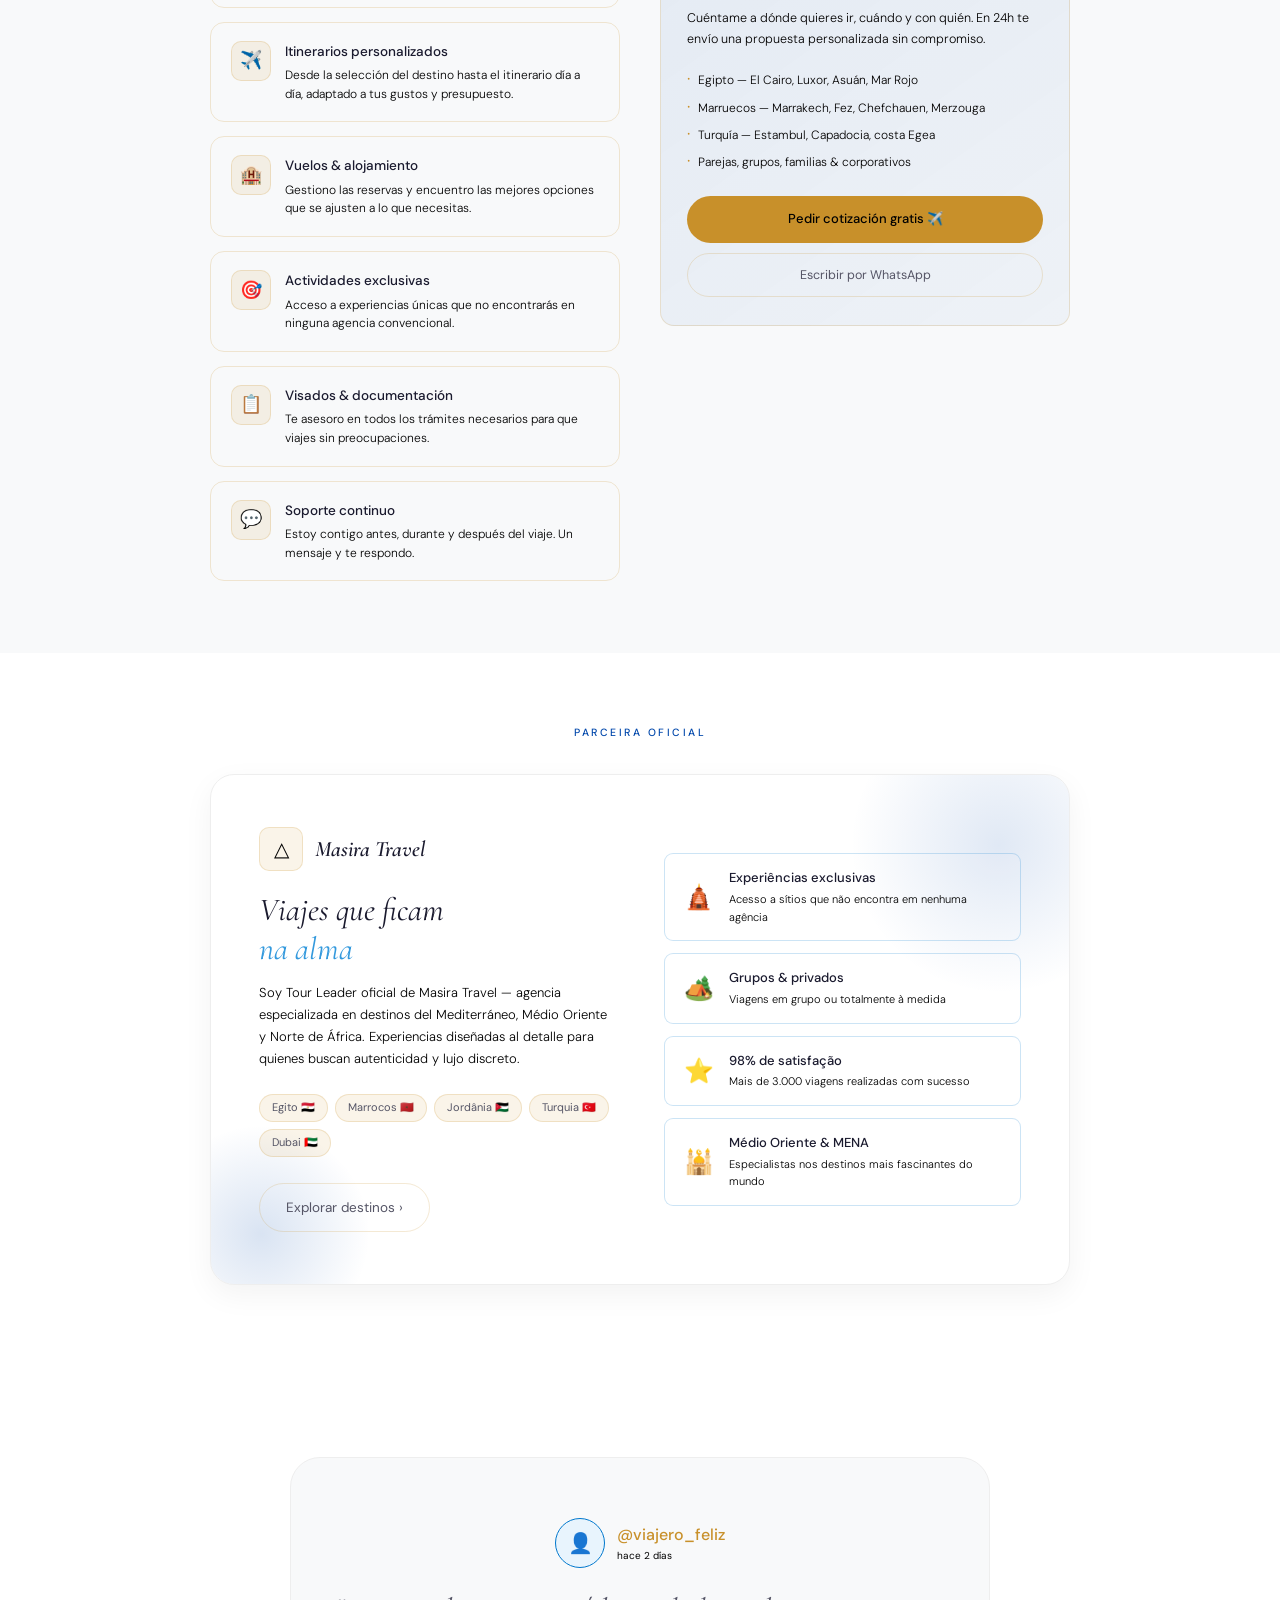
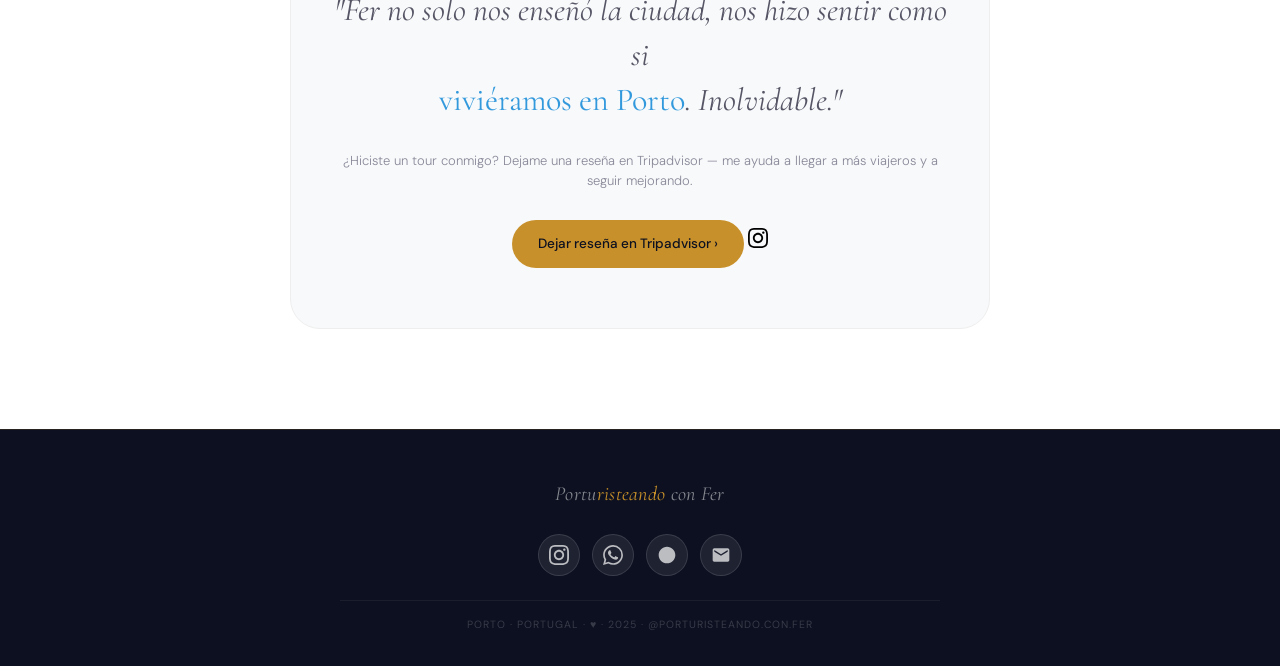
==== commit 8ba8846f: "masira logotipo" ====
--- a/index.html
+++ b/index.html
@@ -21,6 +21,7 @@
     />
     <meta property="og:type" content="website" />
     <title>Porturisteando con Fer · Guía Turística en Porto</title>
+    <link rel="icon" href="data:image/svg+xml,<svg xmlns=%22http://www.w3.org/2000/svg%22 viewBox=%220 0 100 100%22><text y=%22.9em%22 font-size=%2280%22 fill=%22%23c8902a%22>△</text></svg>">
     <link rel="preconnect" href="https://fonts.googleapis.com" />
     <link rel="preconnect" href="https://fonts.gstatic.com" crossorigin />
     <link
@@ -1144,9 +1145,7 @@
               <span class="masira-chip">Turquia 🇹🇷</span>
               <span class="masira-chip">Dubai 🇦🇪</span>
             </div>
-             <a href="https://wa.me/351910210968" target="_blank"
-    
-          >   <a
+            <a href="https://wa.me/351910210968" target="_blank" class="btn-outline" style="color: var(--text-medium); border-color: var(--gold-border)">
               Explorar destinos ›
             </a>
           </div>
--- a/styles.css
+++ b/styles.css
@@ -17,6 +17,11 @@
   --primary-blue:#0077cc;
   --gold:        #c8902a;
   --gold-light:  #e0a53d;
+  --gold-dim:    #a0550f;
+  --gold-pale:   rgba(200,144,42,0.1);
+  --dim-blue:    #0047ab;
+  --light-blue:  #3399dd;
+  --pale-blue:   #e8f4fd;
   --gold-border: rgba(200,144,42,0.2);
   --text-mid:    #555566;
   --text-light:  #888899;
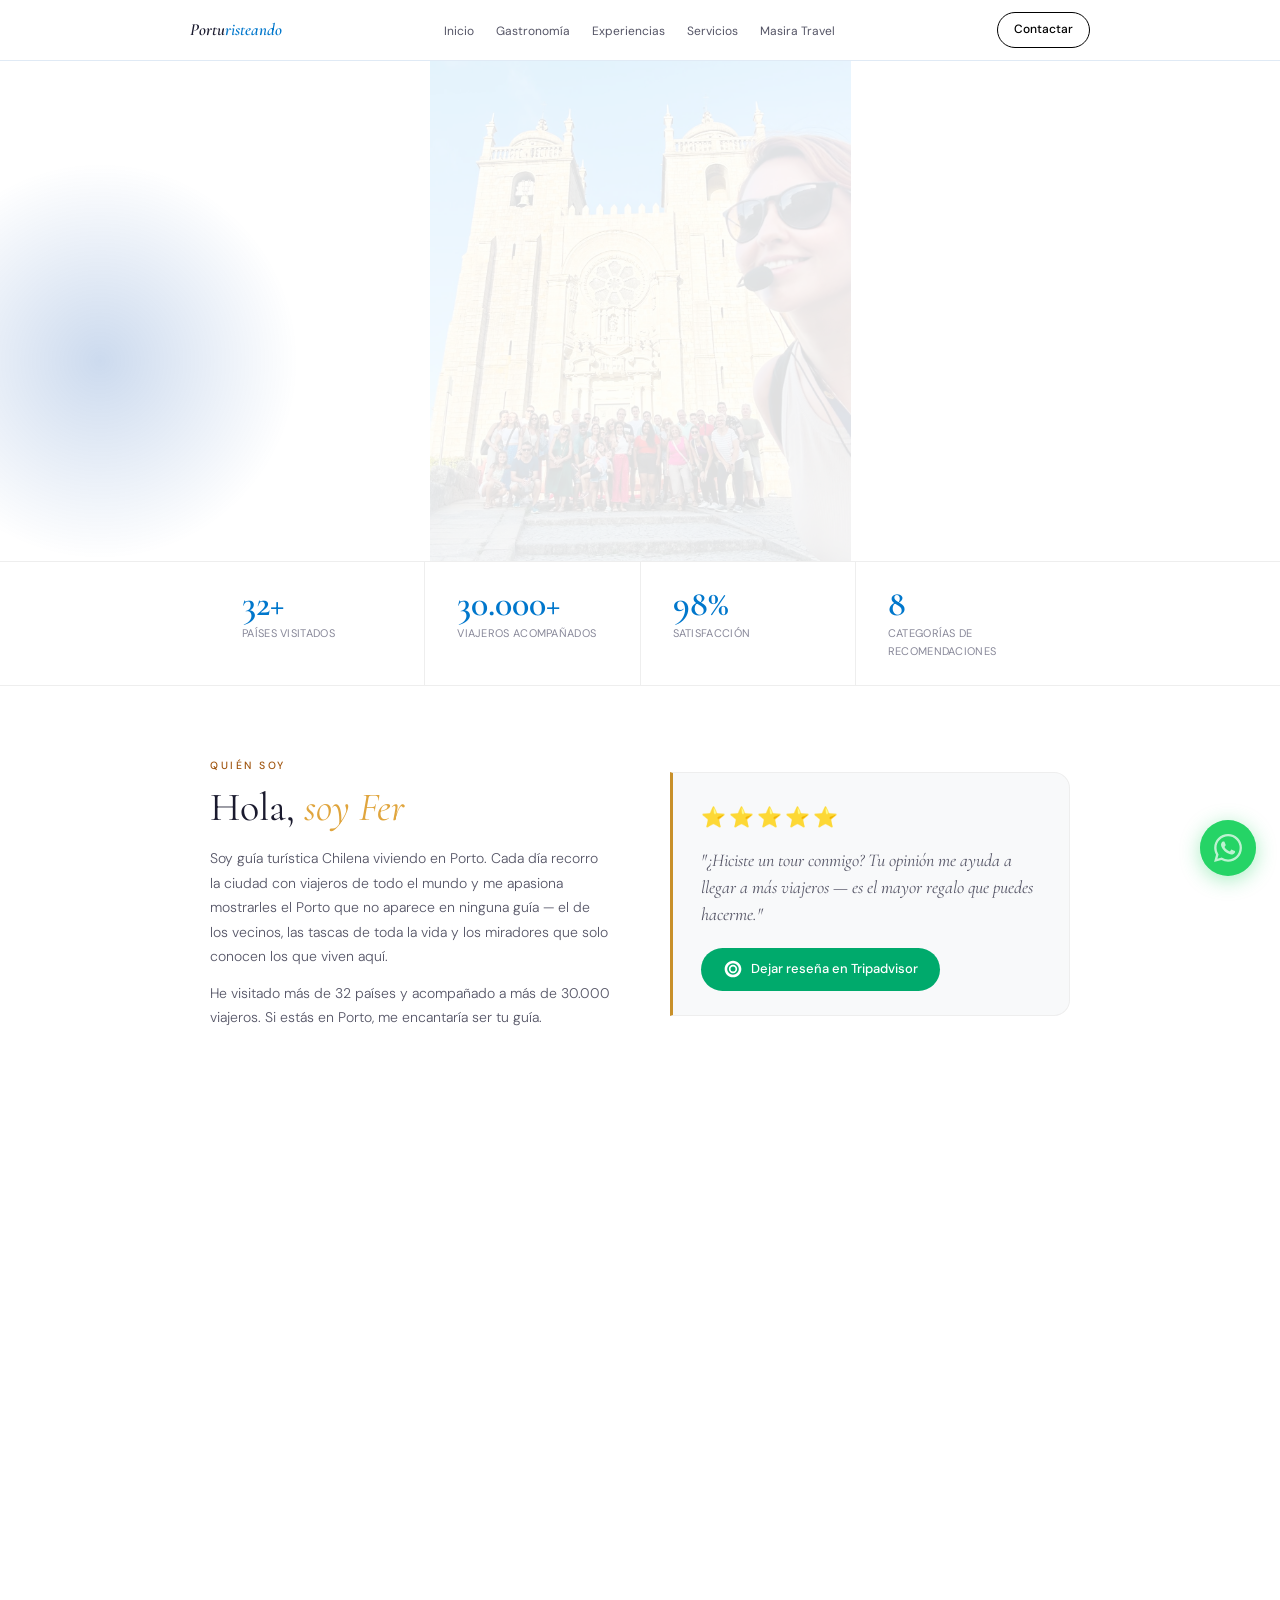
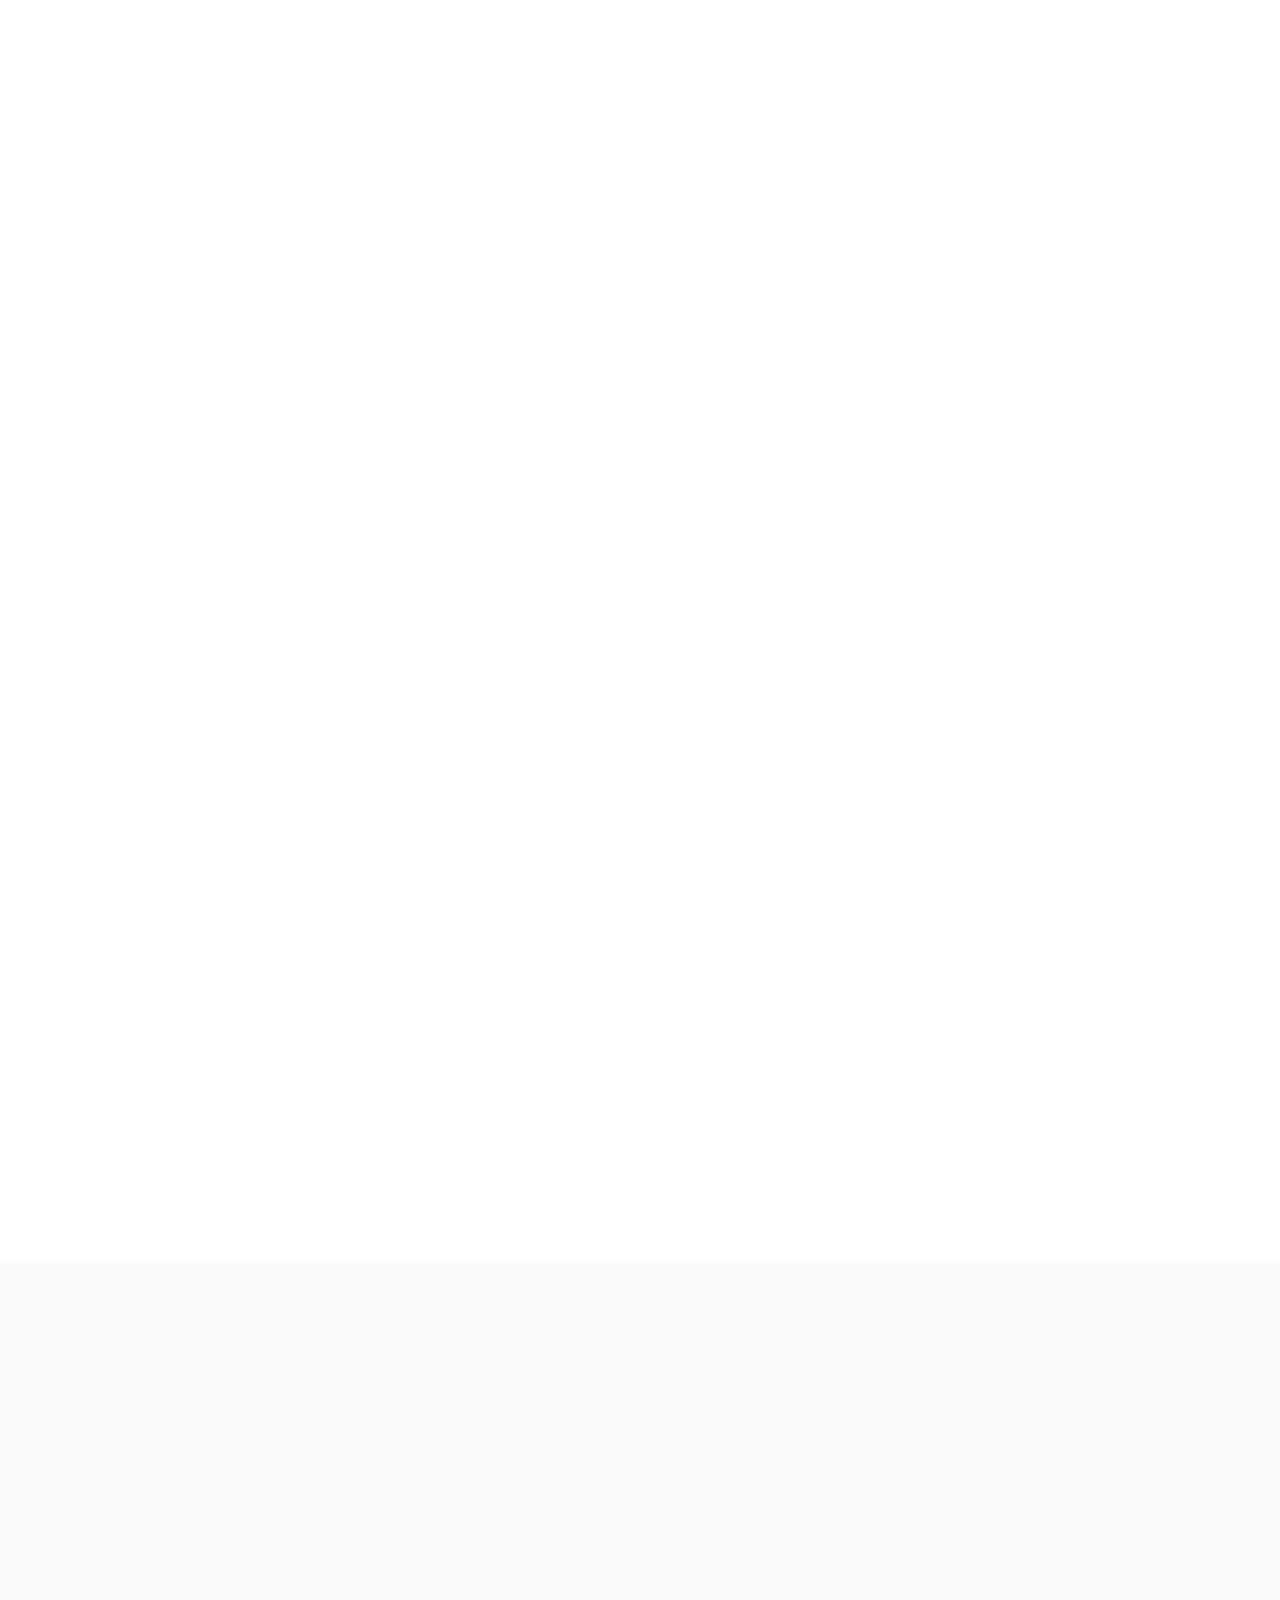
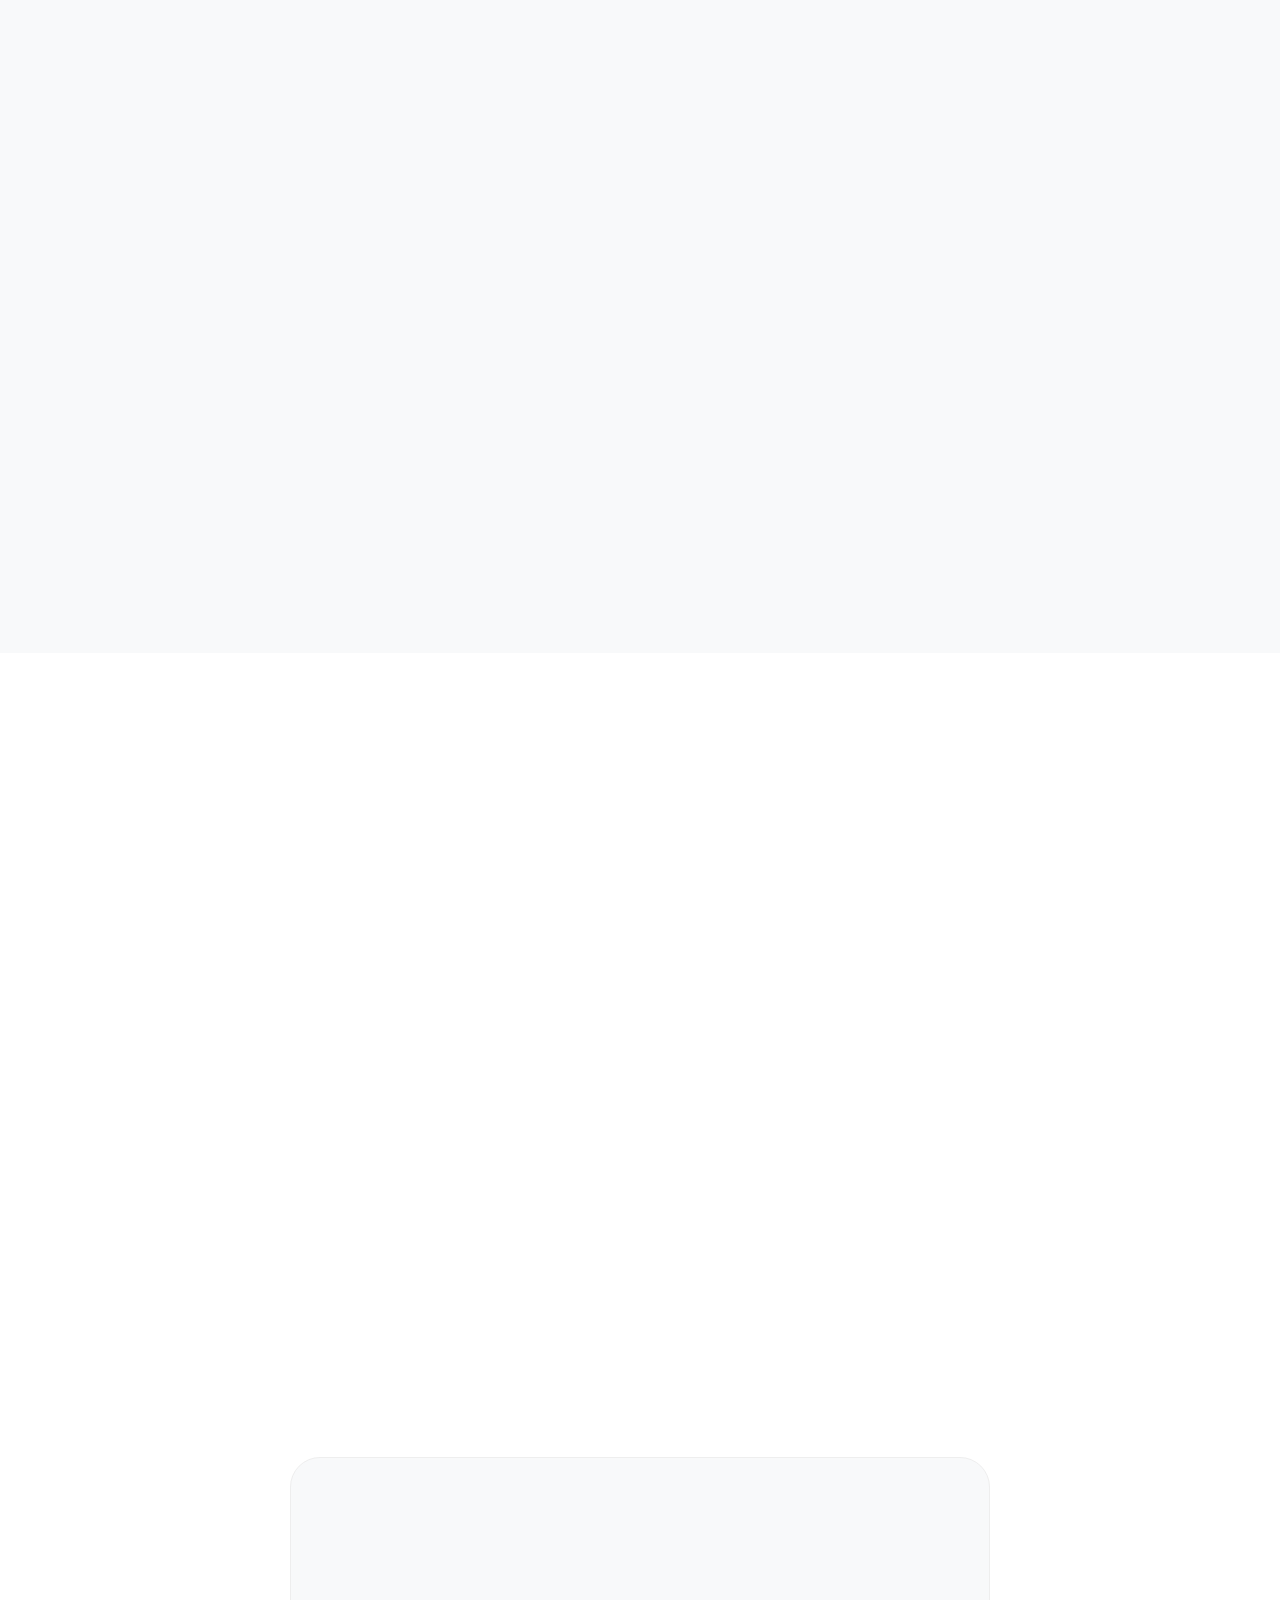
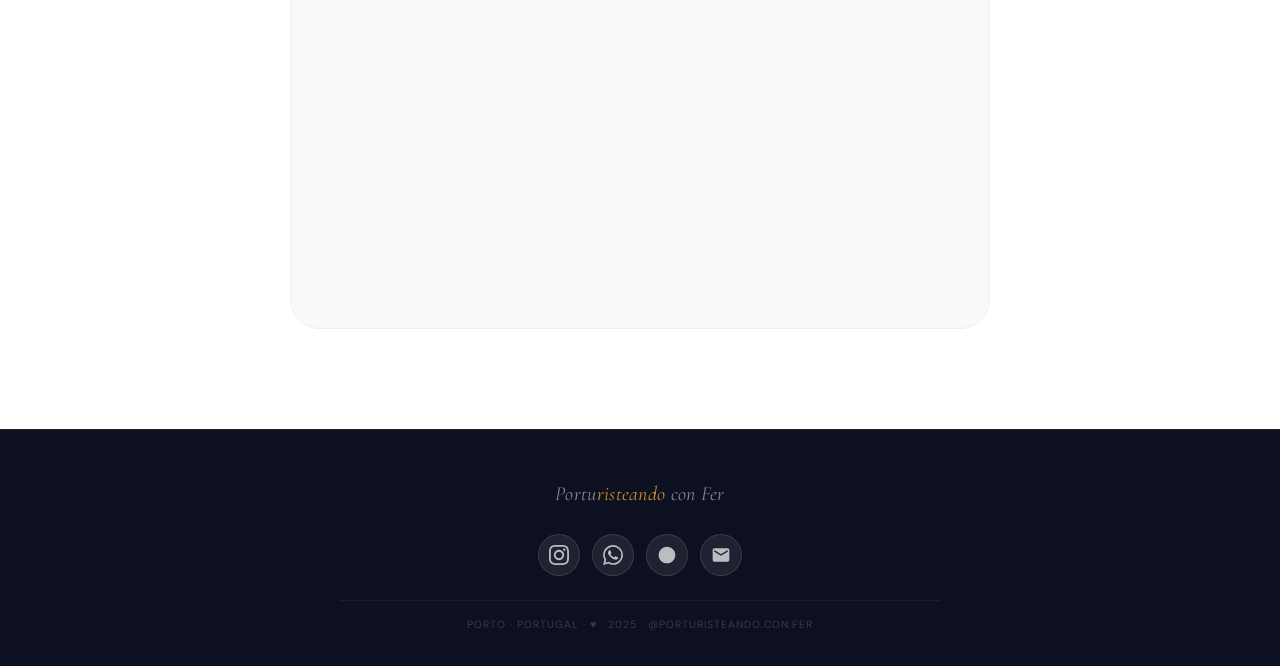
==== commit c285e8bf: "pop up timer" ====
--- a/index.html
+++ b/index.html
@@ -1299,6 +1299,54 @@
       </svg>
     </a>
 
+ <style>
+  .ig-popup-card {
+    position: relative;
+    overflow: hidden;
+  }
+
+  .ig-popup-card::before {
+    content: "";
+    position: absolute;
+    inset: 0;
+    background-image: url('{% static "images/masira.jpg" %}');
+    background-repeat: no-repeat;
+    background-position: center;
+    background-size: 55%;
+    opacity: 0.08;
+    pointer-events: none;
+    z-index: 0;
+  }
+
+  .ig-popup-card > * {
+    position: relative;
+    z-index: 1;
+  }
+</style>
+
+<!-- MASIRA INSTAGRAM POPUP -->
+<div id="masiraPopup" class="ig-popup" role="dialog" aria-modal="true" aria-labelledby="igPopupTitle" aria-hidden="true">
+  <div class="ig-popup-card">
+    <button class="ig-popup-close" id="igPopupClose" aria-label="Cerrar"></button>
+    <div class="ig-popup-logo"><span class="ig-popup-mark">△</span> Masira Travel</div>
+    <h3 id="igPopupTitle" class="ig-popup-title">Viaja con nosotros</em></h3>
+    <p class="ig-popup-text">Sé el primero en enterarte de los próximos viajes en grupo y las plazas disponibles. Todo se anuncia primero en Instagram.</p>
+    <div class="ig-popup-chips">
+      <span class="masira-chip">Egito 🇪🇬</span>
+      <span class="masira-chip">Marrocos 🇲🇦</span>
+      <span class="masira-chip">Jordânia 🇯🇴</span>
+      <span class="masira-chip">Turquia 🇹🇷</span>
+      <span class="masira-chip">Dubai 🇦🇪</span>
+      <span class="masira-chip">Chile 🇨🇱</span>
+    </div>
+    <!-- TODO: reemplazar __MASIRA_HANDLE__ por el handle real del Instagram de Masira -->
+    <a href="https://www.instagram.com/masira.experience/" target="_blank" rel="noopener" class="ig-popup-cta" id="igPopupCta">
+      Masira en Instagram
+    </a>
+    <p class="ig-popup-social">+3.000 viajes · 98% satisfacción</p>
+  </div>
+</div>
+
     <script src="main.js" defer></script>
   </body>
 </html>
--- a/styles.css
+++ b/styles.css
@@ -666,4 +666,172 @@
 
 .footer-social-btn.email {
   color: #EA4335;
+}
+
+/* ── MASIRA INSTAGRAM POPUP ── */
+.ig-popup {
+  /* Paleta propia del popup */
+  --gold: #c9973a;
+  --gold-light: #e5b860;
+  --gold-dark: #9e7428;
+  --sand: #f5edd8;
+  --sand-mid: #ead9b5;
+  --sand-dark: #d4be8e;
+  --terracotta: #b85c2e;
+  --night: #0d1b2a;
+  --night-mid: #1a3350;
+  --night-light: #2a4a6a;
+  --text: #1c1c1c;
+  --text-muted: #6b6b6b;
+  --text-light: #9b9b9b;
+  --bg: #fafaf8;
+  --bg-warm: #f7f3ec;
+  --white: #ffffff;
+
+  display: none;
+  position: fixed;
+  inset: 0;
+  z-index: 1000;
+  background: rgba(13, 27, 42, 0.65);
+  align-items: center;
+  justify-content: center;
+  padding: 20px;
+}
+.ig-popup.open {
+  display: flex;
+}
+.ig-popup-card {
+  position: relative;
+  background: var(--bg-warm);
+  max-width: 420px;
+  width: 100%;
+  border: 1px solid var(--sand-dark);
+  border-radius: var(--radius);
+  box-shadow: 0 24px 60px rgba(13, 27, 42, 0.28);
+  padding: 36px 32px 28px;
+  text-align: center;
+  animation: igPopIn 0.4s ease;
+}
+@keyframes igPopIn {
+  from { opacity: 0; transform: translateY(12px); }
+  to   { opacity: 1; transform: translateY(0); }
+}
+.ig-popup-close {
+  position: absolute;
+  top: 12px;
+  right: 16px;
+  background: none;
+  border: none;
+  color: var(--night-mid);
+  font-size: 28px;
+  line-height: 1;
+  cursor: pointer;
+  opacity: 0.55;
+  transition: opacity 0.2s;
+}
+.ig-popup-close:hover {
+  opacity: 1;
+}
+.ig-popup-logo {
+  font-size: 15px;
+  font-weight: 500;
+  letter-spacing: 0.5px;
+  color: var(--night-mid);
+  margin-bottom: 14px;
+}
+.ig-popup-mark {
+  color: var(--gold);
+  margin-right: 4px;
+}
+.ig-popup-title {
+  font-family: 'Cormorant Garamond', serif;
+  font-size: 30px;
+  font-weight: 600;
+  line-height: 1.15;
+  color: var(--night);
+  margin: 0 0 12px;
+}
+.ig-popup-title em {
+  font-style: italic;
+  color: var(--terracotta);
+}
+.ig-popup-text {
+  font-size: 14px;
+  line-height: 1.55;
+  color: var(--text-muted);
+  margin: 0 0 18px;
+}
+.ig-popup-chips {
+  display: flex;
+  flex-wrap: wrap;
+  gap: 7px;
+  justify-content: center;
+  margin-bottom: 22px;
+}
+.ig-popup .masira-chip {
+  display: inline-block;
+  padding: 6px 12px;
+  border-radius: 999px;
+  background: var(--sand);
+  border: 1px solid var(--sand-dark);
+  color: var(--gold-dark);
+  font-size: 12.5px;
+  font-weight: 500;
+  line-height: 1;
+}
+.ig-popup-cta {
+  display: block;
+  width: 100%;
+  padding: 14px 20px;
+  border-radius: var(--radius-sm);
+  background: linear-gradient(45deg, var(--gold-dark), var(--gold), var(--gold-light));
+  color: var(--night);
+  font-size: 15px;
+  font-weight: 600;
+  text-decoration: none;
+  transition: transform 0.2s, box-shadow 0.2s;
+}
+.ig-popup-cta:hover {
+  transform: translateY(-1px);
+  box-shadow: 0 8px 20px rgba(201, 151, 58, 0.4);
+}
+.ig-popup-social {
+  font-size: 12px;
+  color: var(--text-light);
+  margin: 14px 0 0;
+}
+@media (max-width: 700px) {
+  .ig-popup-card {
+    padding: 30px 22px 24px;
+  }
+  .ig-popup-title {
+    font-size: 26px;
+  }
+}
+@media (prefers-reduced-motion: reduce) {
+  .ig-popup-card {
+    animation: none;
+  }
+}
+
+/* MASIRA POPUP IMAGE + WATERMARK */
+.ig-popup-image { position: relative; margin: 12px 0 18px; }
+.ig-popup-photo { width: 100%; height: auto; border-radius: 10px; display: block; object-fit: cover; }
+.ig-watermark {
+  position: absolute;
+  right: 8%;
+  bottom: 8%;
+  font-size: 20px;
+  color: rgba(255,255,255,0.78);
+  background: rgba(0,0,0,0.28);
+  padding: 6px 10px;
+  border-radius: 6px;
+  transform: rotate(-12deg);
+  pointer-events: none;
+  mix-blend-mode: overlay;
+  font-weight: 700;
+}
+@media (max-width:700px){
+  .ig-watermark { font-size: 16px; right: 6%; bottom: 6%; }
+  .ig-popup-photo { border-radius: 8px; }
 }
